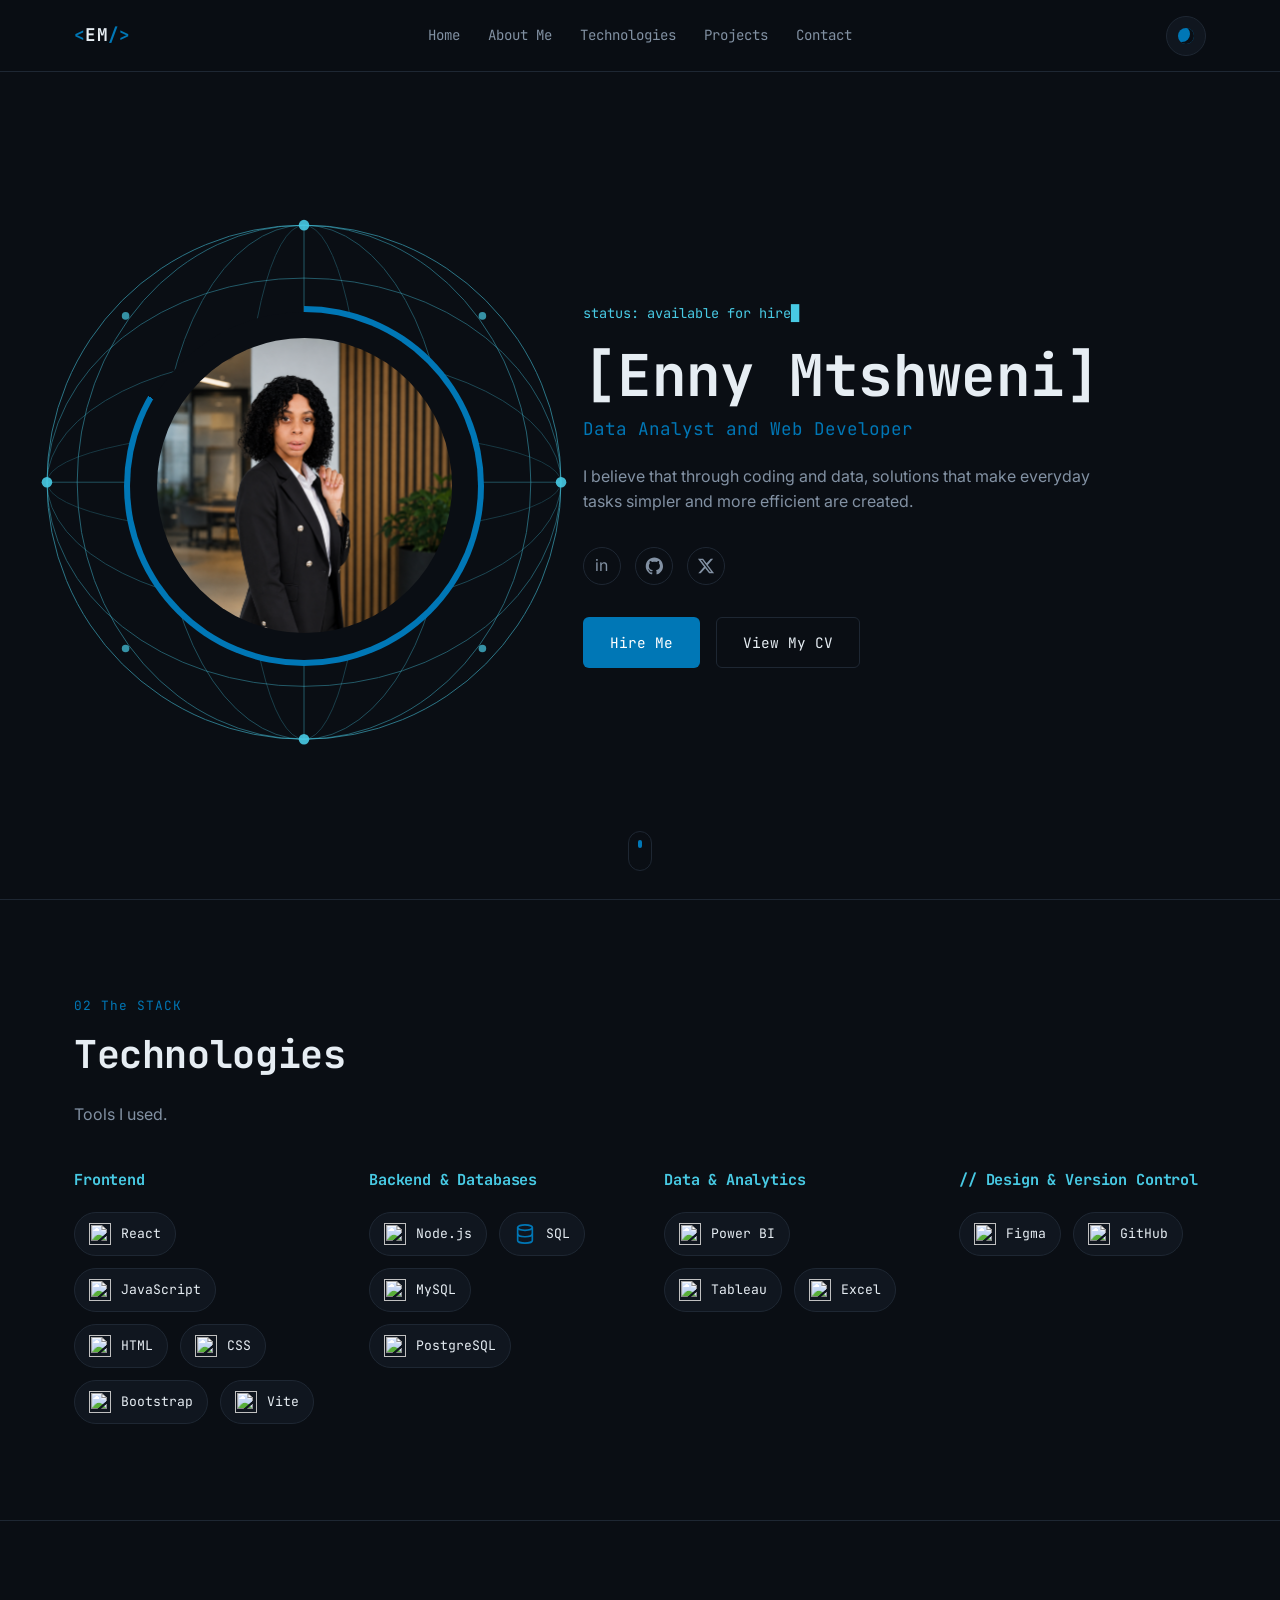
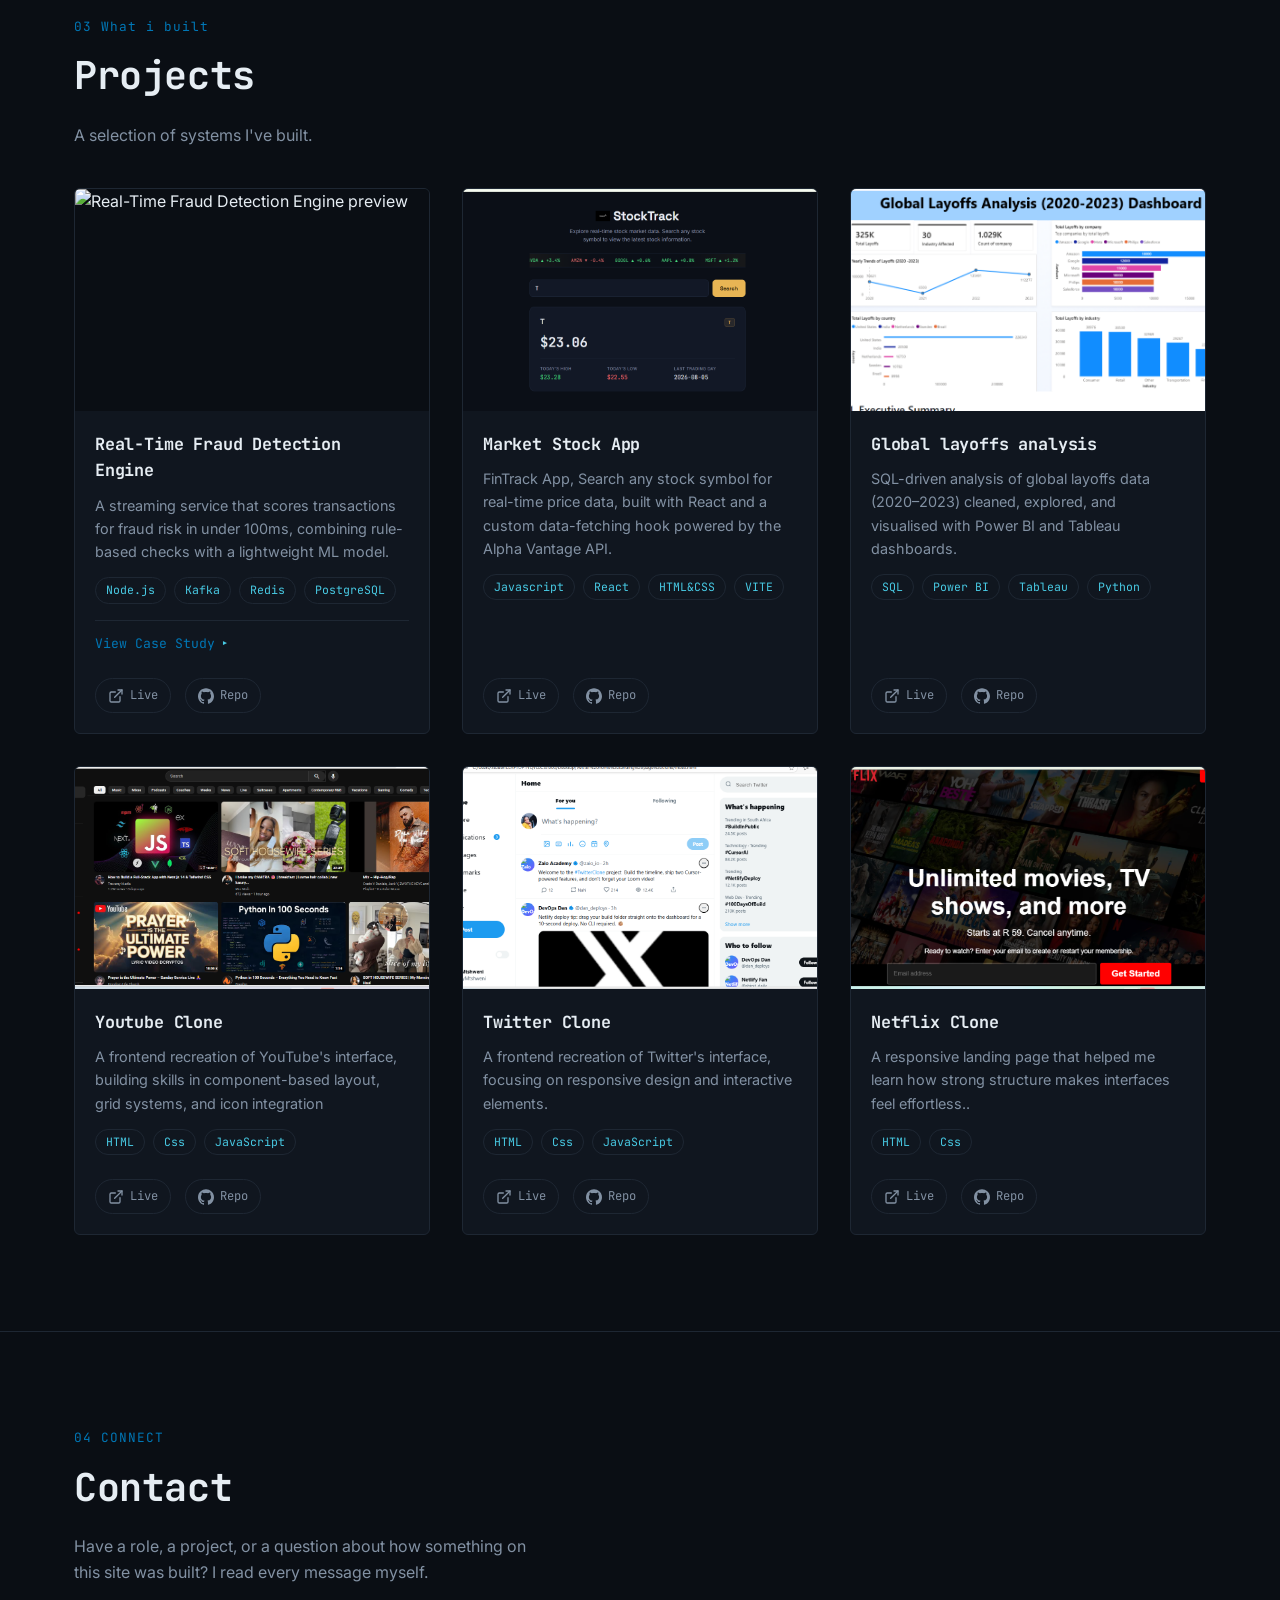
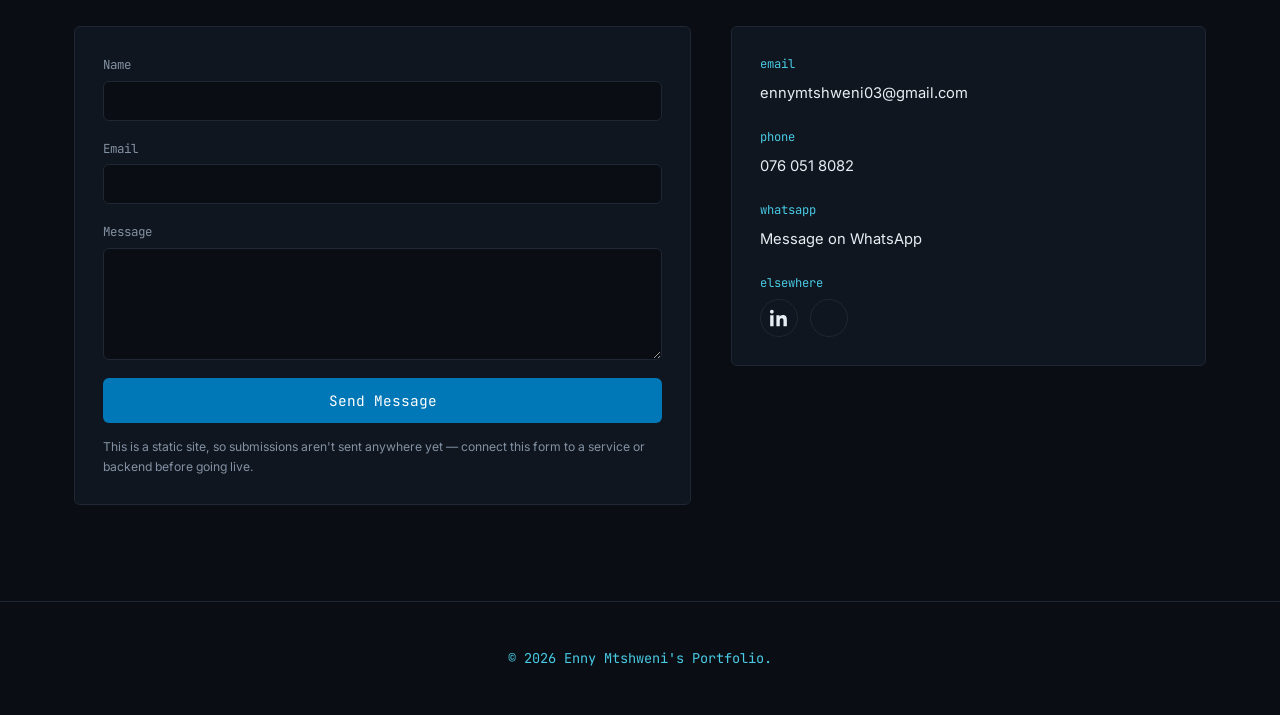
==== index.html @ e18f6ebb "changed the text that introduce my project" ====
<!DOCTYPE html>
<html lang="en" data-theme="dark">
<head>
  <meta charset="UTF-8" />
  <meta name="viewport" content="width=device-width, initial-scale=1.0" />
  <title>[Enny Mtshweni] — Data Analyst and Web Developer</title>
  <meta name="description" content="[Enny Mtshweni] — Data Analyst and Web Developer." />
  <link rel="preconnect" href="https://fonts.googleapis.com" />
  <link rel="preconnect" href="https://fonts.gstatic.com" crossorigin />
  <link href="https://fonts.googleapis.com/css2?family=JetBrains+Mono:wght@400;500;600;700&family=Inter:wght@400;500;600;700&display=swap" rel="stylesheet" />
  <link rel="stylesheet" href="./style.css" />
</head>
<body>

  <!--  BOOT OVERLAY before content is revealed -->
  <div id="boot-overlay" class="boot-overlay" role="status" aria-live="polite">
    <div class="boot-window">
      <div class="boot-window__bar">
        <span class="boot-dot boot-dot--a" aria-hidden="true"></span>
        <span class="boot-dot boot-dot--b" aria-hidden="true"></span>
        <span class="boot-dot boot-dot--c" aria-hidden="true"></span>
        <span class="boot-window__title terminal-text">boot.sh</span>
      </div>
      <div class="boot-window__body">
        <ul class="boot-log" id="boot-log"></ul>
        <div class="boot-progress">
          <div class="boot-progress__track">
            <div class="boot-progress__fill" id="boot-progress-fill"></div>
          </div>
          <span class="boot-progress__pct" id="boot-progress-pct">0%</span>
        </div>
      </div>
    </div>
  </div>

  <!--  NAVBAR -->
  <header class="navbar">
    <div class="navbar__inner">
      <a href="index.html#home" class="logo">
        <span class="logo__bracket">&lt;</span>EM<span class="logo__bracket">/&gt;</span>
      </a>

      <nav class="nav" id="primary-nav">
        <a href="index.html#home" class="nav__link">Home</a>
        <a href="./aboutme.html#" class="nav__link">About Me</a>
        <a href="index.html#technologies" class="nav__link">Technologies</a>
        <a href="index.html#projects" class="nav__link">Projects</a>
        <a href="index.html#contact" class="nav__link">Contact</a>
      </nav>

      <div class="navbar__actions">
        <button id="theme-toggle" class="theme-toggle" type="button" aria-label="Toggle dark and light mode">
          <span class="theme-toggle__icon" aria-hidden="true"></span>
        </button>
        <button id="nav-burger" class="nav-burger" type="button" aria-label="Open menu" aria-expanded="false" aria-controls="primary-nav">
          <span></span><span></span><span></span>
        </button>
      </div>
    </div>
  </header>

  <main>

    <!--  HOME / HERO -->
    <section id="home" class="section hero">
      <div class="hero__inner">

        <div class="hero__content">
          <p class="hero__eyebrow terminal-text">
            <span id="boot-line"></span><span class="cursor" aria-hidden="true">&#9608;</span>
          </p>

          <h1 class="hero__name">[Enny Mtshweni]</h1>
          <p class="hero__role">Data Analyst and Web Developer</p>

          <p class="hero__intro">
           I believe that through coding and data, solutions that make everyday tasks simpler and more efficient are created.
          </p>

          <div class="hero__socials" aria-label="Social links">
            <a href="#" class="hero__social hero__social--text" aria-label="LinkedIn">in</a>
            <a href="#" class="hero__social" aria-label="GitHub">
              <svg viewBox="0 0 24 24" width="18" height="18" fill="currentColor" aria-hidden="true"><path d="M12.5.75C6.146.75 1 5.896 1 12.25c0 5.089 3.292 9.387 7.863 10.9.575.101.79-.244.79-.546 0-.273-.014-1.178-.014-2.142-2.889.532-3.636-.704-3.866-1.35-.13-.331-.69-1.352-1.18-1.625-.402-.216-.977-.748-.014-.762.906-.014 1.553.834 1.769 1.179 1.035 1.74 2.688 1.25 3.349.948.1-.747.402-1.25.732-1.538-2.559-.287-5.232-1.279-5.232-5.678 0-1.25.445-2.285 1.178-3.09-.115-.288-.517-1.467.115-3.048 0 0 .963-.302 3.163 1.179.92-.259 1.897-.388 2.875-.388.977 0 1.955.13 2.875.388 2.2-1.495 3.162-1.179 3.162-1.179.633 1.581.23 2.76.115 3.048.733.805 1.179 1.825 1.179 3.09 0 4.413-2.688 5.39-5.247 5.678.417.36.776 1.05.776 2.128 0 1.538-.014 2.774-.014 3.162 0 .302.216.662.79.547C20.709 21.637 24 17.324 24 12.25 24 5.896 18.854.75 12.5.75Z"/></svg>
            </a>
            <a href="#" class="hero__social" aria-label="X (Twitter)">
              <svg viewBox="0 0 24 24" width="18" height="18" fill="currentColor" aria-hidden="true"><path d="M18.244 2.25h3.308l-7.227 8.26 8.502 11.24H16.17l-5.214-6.817L4.99 21.75H1.68l7.73-8.835L1.254 2.25H8.08l4.713 6.231zm-1.161 17.52h1.833L7.084 4.126H5.117z"/></svg>
            </a>
          </div>

          <div class="hero__cta">
            <a href="#projects" class="btn btn--primary">Hire Me</a>
            <a href="./aboutme.html" class="btn btn--ghost">View My CV</a>
          </div>
        </div>

        <div class="hero__media">
          <div class="ring-wrap">
            <div class="globe-wrap" aria-hidden="true">
              <svg class="globe" viewBox="0 0 400 400" xmlns="http://www.w3.org/2000/svg">
                <circle cx="200" cy="200" r="170" opacity="0.55" />
                <ellipse cx="200" cy="200" rx="150" ry="170" opacity="0.45" />
                <ellipse cx="200" cy="200" rx="95" ry="170" opacity="0.35" />
                <ellipse cx="200" cy="200" rx="40" ry="170" opacity="0.25" />
                <line x1="200" y1="30" x2="200" y2="370" opacity="0.4" />
                <ellipse cx="200" cy="200" rx="170" ry="135" opacity="0.4" />
                <ellipse cx="200" cy="200" rx="170" ry="85" opacity="0.3" />
                <ellipse cx="200" cy="200" rx="170" ry="35" opacity="0.22" />
                <line x1="30" y1="200" x2="370" y2="200" opacity="0.35" />
                <circle cx="200" cy="30" r="3.5" opacity="0.9" />
                <circle cx="200" cy="370" r="3.5" opacity="0.9" />
                <circle cx="30" cy="200" r="3.5" opacity="0.9" />
                <circle cx="370" cy="200" r="3.5" opacity="0.9" />
                <circle cx="82" cy="90" r="2.5" opacity="0.7" />
                <circle cx="318" cy="90" r="2.5" opacity="0.7" />
                <circle cx="82" cy="310" r="2.5" opacity="0.7" />
                <circle cx="318" cy="310" r="2.5" opacity="0.7" />
              </svg>
            </div>
            <div class="ring-wrap__ring" aria-hidden="true"></div>
            <img
              class="hero__photo"
              src="./assets/Enny mtshweni pro picture.png"
              alt="Portrait of [Enny Mtshweni]"
              width="360"
              height="360"
            />
          </div>
        </div>

      </div>

      <a href="#technologies" class="scroll-cue" aria-label="Scroll to technologies section">
        <span></span>
      </a>
    </section>

    <!-- TECHNOLOGIES  -->
    <section id="technologies" class="section">
      <div class="section__inner">
        <p class="section__eyebrow">02 The STACK</p>
        <h2 class="section__title">Technologies</h2>
        <p class="section__subtitle">Tools I used.</p>

<div class="skills-grid">

          <div class="skills-category">
            <h3 class="skills-category__title terminal-text"> Frontend</h3>
            <div class="skills-category__chips">
              <div class="skill-chip">
                <span class="skill-chip__icon"><img src="https://cdn.simpleicons.org/react/48CAE4" alt="" width="22" height="22" loading="lazy" /></span>
                <span class="skill-chip__name">React</span>
              </div>
              <div class="skill-chip">
                <span class="skill-chip__icon"><img src="https://cdn.simpleicons.org/javascript/48CAE4" alt="" width="22" height="22" loading="lazy" /></span>
                <span class="skill-chip__name">JavaScript</span>
              </div>
              <div class="skill-chip">
                <span class="skill-chip__icon"><img src="https://cdn.simpleicons.org/html5/48CAE4" alt="" width="22" height="22" loading="lazy" /></span>
                <span class="skill-chip__name">HTML</span>
              </div>
              <div class="skill-chip">
                <span class="skill-chip__icon"><img src="https://cdn.simpleicons.org/css/48CAE4" alt="" width="22" height="22" loading="lazy" /></span>
                <span class="skill-chip__name">CSS</span>
              </div>
              <div class="skill-chip">
                <span class="skill-chip__icon"><img src="https://cdn.simpleicons.org/bootstrap/48CAE4" alt="" width="22" height="22" loading="lazy" /></span>
                <span class="skill-chip__name">Bootstrap</span>
              </div>
              <div class="skill-chip">
                <span class="skill-chip__icon"><img src="https://cdn.simpleicons.org/vite/48CAE4" alt="" width="22" height="22" loading="lazy" /></span>
                <span class="skill-chip__name">Vite</span>
              </div>
            </div>
          </div>

          <div class="skills-category">
            <h3 class="skills-category__title terminal-text"> Backend &amp; Databases</h3>
            <div class="skills-category__chips">
              <div class="skill-chip">
                <span class="skill-chip__icon"><img src="https://cdn.simpleicons.org/nodedotjs/48CAE4" alt="" width="22" height="22" loading="lazy" /></span>
                <span class="skill-chip__name">Node.js</span>
              </div>
              <div class="skill-chip">
                <span class="skill-chip__icon"><svg viewBox="0 0 24 24" width="22" height="22" fill="none" stroke="currentColor" stroke-width="1.8" stroke-linecap="round" stroke-linejoin="round" aria-hidden="true"><ellipse cx="12" cy="5" rx="8" ry="3"/><path d="M4 5v14c0 1.66 3.58 3 8 3s8-1.34 8-3V5"/><path d="M4 12c0 1.66 3.58 3 8 3s8-1.34 8-3"/></svg></span>
                <span class="skill-chip__name">SQL</span>
              </div>
              <div class="skill-chip">
                <span class="skill-chip__icon"><img src="https://cdn.simpleicons.org/mysql/48CAE4" alt="" width="22" height="22" loading="lazy" /></span>
                <span class="skill-chip__name">MySQL</span>
              </div>
              <div class="skill-chip">
                <span class="skill-chip__icon"><img src="https://cdn.simpleicons.org/postgresql/48CAE4" alt="" width="22" height="22" loading="lazy" /></span>
                <span class="skill-chip__name">PostgreSQL</span>
              </div>
            </div>
          </div>

          <div class="skills-category">
            <h3 class="skills-category__title terminal-text"> Data &amp; Analytics</h3>
            <div class="skills-category__chips">
              <div class="skill-chip">
                <span class="skill-chip__icon"><img src="https://raw.githubusercontent.com/vscode-icons/vscode-icons/master/icons/file_type_powerbi.svg" alt="" width="22" height="22" loading="lazy" /></span>
                <span class="skill-chip__name">Power BI</span>
              </div>
              <div class="skill-chip">
                <span class="skill-chip__icon"><img src="https://raw.githubusercontent.com/gilbarbara/logos/main/logos/tableau-icon.svg" alt="" width="22" height="22" loading="lazy" /></span>
                <span class="skill-chip__name">Tableau</span>
              </div>
              <div class="skill-chip">
                <span class="skill-chip__icon"><img src="https://raw.githubusercontent.com/vscode-icons/vscode-icons/master/icons/file_type_excel2.svg" alt="" width="22" height="22" loading="lazy" /></span>
                <span class="skill-chip__name">Excel</span>
              </div>
            </div>
          </div>

          <div class="skills-category">
            <h3 class="skills-category__title terminal-text">// Design &amp; Version Control</h3>
            <div class="skills-category__chips">
              <div class="skill-chip">
                <span class="skill-chip__icon"><img src="https://cdn.simpleicons.org/figma/48CAE4" alt="" width="22" height="22" loading="lazy" /></span>
                <span class="skill-chip__name">Figma</span>
              </div>
              <div class="skill-chip">
                <span class="skill-chip__icon"><img src="https://cdn.simpleicons.org/github/48CAE4" alt="" width="22" height="22" loading="lazy" /></span>
                <span class="skill-chip__name">GitHub</span>
              </div>
            </div>
          </div>

        </div>
      </div>
    </section>

    <!-- ===== PROJECTS ===== -->
    <section id="projects" class="section">
      <div class="section__inner">
        <p class="section__eyebrow">03 What i built</p>
        <h2 class="section__title">Projects</h2>
        <p class="section__subtitle">A selection of systems I've built.</p>
        <div class="projects-grid">

          <article class="project-card">
            <div class="project-card__media">
              <img src="assets/images/projects/project-01.png" alt="Real-Time Fraud Detection Engine preview" loading="lazy" />
            </div>
            <div class="project-card__body">
              <h3 class="project-card__title">Real-Time Fraud Detection Engine</h3>
              <p class="project-card__desc">A streaming service that scores transactions for fraud risk in under 100ms, combining rule-based checks with a lightweight ML model.</p>
              <ul class="project-card__tags"><li>Node.js</li><li>Kafka</li><li>Redis</li><li>PostgreSQL</li></ul>

              <details class="project-card__case-study">
                <summary>View Case Study</summary>
                <p class="project-card__case-study-heading terminal-text">// case_study</p>
                <p><strong>Problem:</strong> Manual fraud review couldn't keep pace with transaction volume, and legitimate customers were getting blocked by static rules.</p>
                <p><strong>Approach:</strong> Built a streaming pipeline that scores every transaction against both deterministic rules and a trained risk model, routing only genuine edge cases to human review.</p>
                <p><strong>Impact:</strong> [X]% reduction in false declines and [X]ms average scoring latency in staging load tests.</p>
              </details>

              <div class="project-card__actions">
                <a href="#" class="project-card__icon-link" aria-label="Real-Time Fraud Detection Engine — live demo" target="_blank" rel="noopener"><svg viewBox="0 0 24 24" width="16" height="16" fill="none" stroke="currentColor" stroke-width="2" stroke-linecap="round" stroke-linejoin="round" aria-hidden="true"><path d="M15 3h6v6"/><path d="M10 14 21 3"/><path d="M18 13v6a2 2 0 0 1-2 2H5a2 2 0 0 1-2-2V8a2 2 0 0 1 2-2h6"/></svg><span class="project-card__link-text">Live</span></a>
                <a href="#" class="project-card__icon-link" aria-label="Real-Time Fraud Detection Engine — source on GitHub" target="_blank" rel="noopener"><svg viewBox="0 0 24 24" width="16" height="16" fill="currentColor" aria-hidden="true"><path d="M12 .297c-6.63 0-12 5.373-12 12 0 5.303 3.438 9.8 8.205 11.385.6.113.82-.258.82-.577 0-.285-.01-1.04-.015-2.04-3.338.724-4.042-1.61-4.042-1.61C4.422 18.07 3.633 17.7 3.633 17.7c-1.087-.744.084-.729.084-.729 1.205.084 1.838 1.236 1.838 1.236 1.07 1.835 2.809 1.305 3.495.998.108-.776.417-1.305.76-1.605-2.665-.3-5.466-1.332-5.466-5.93 0-1.31.465-2.38 1.235-3.22-.135-.303-.54-1.523.105-3.176 0 0 1.005-.322 3.3 1.23.96-.267 1.98-.399 3-.405 1.02.006 2.04.138 3 .405 2.28-1.552 3.285-1.23 3.285-1.23.645 1.653.24 2.873.12 3.176.765.84 1.23 1.91 1.23 3.22 0 4.61-2.805 5.625-5.475 5.92.42.36.81 1.096.81 2.22 0 1.606-.015 2.896-.015 3.286 0 .315.21.69.825.57C20.565 22.092 24 17.592 24 12.297c0-6.627-5.373-12-12-12"/></svg><span class="project-card__link-text">Repo</span></a>
              </div>
            </div>
          </article>

          <article class="project-card">
            <div class="project-card__media">
              <img src="./assets/FIN STOCK APP IMAG.png" alt="Market Stock App preview" loading="lazy" />
            </div>
            <div class="project-card__body">
              <h3 class="project-card__title">Market Stock App</h3>
              <p class="project-card__desc">FinTrack App, Search any stock symbol for real-time price data, built with React and a custom data-fetching hook powered by the Alpha Vantage API.</p>
              <ul class="project-card__tags"><li>Javascript</li><li>React</li><li>HTML&CSS</li><li>VITE</li></ul>


              <div class="project-card__actions">
                <a href="fintrackstockapp.netlify.app" class="project-card__icon-link" aria-label="Multi-Currency Payment Gateway — live demo" target="_blank" rel="noopener"><svg viewBox="0 0 24 24" width="16" height="16" fill="none" stroke="currentColor" stroke-width="2" stroke-linecap="round" stroke-linejoin="round" aria-hidden="true"><path d="M15 3h6v6"/><path d="M10 14 21 3"/><path d="M18 13v6a2 2 0 0 1-2 2H5a2 2 0 0 1-2-2V8a2 2 0 0 1 2-2h6"/></svg><span class="project-card__link-text">Live</span></a>
                <a href="https://github.com/EnnyMtshweni/the-finance-api-integration-app" class="project-card__icon-link" aria-label="Multi-Currency Payment Gateway — source on GitHub" target="_blank" rel="noopener"><svg viewBox="0 0 24 24" width="16" height="16" fill="currentColor" aria-hidden="true"><path d="M12 .297c-6.63 0-12 5.373-12 12 0 5.303 3.438 9.8 8.205 11.385.6.113.82-.258.82-.577 0-.285-.01-1.04-.015-2.04-3.338.724-4.042-1.61-4.042-1.61C4.422 18.07 3.633 17.7 3.633 17.7c-1.087-.744.084-.729.084-.729 1.205.084 1.838 1.236 1.838 1.236 1.07 1.835 2.809 1.305 3.495.998.108-.776.417-1.305.76-1.605-2.665-.3-5.466-1.332-5.466-5.93 0-1.31.465-2.38 1.235-3.22-.135-.303-.54-1.523.105-3.176 0 0 1.005-.322 3.3 1.23.96-.267 1.98-.399 3-.405 1.02.006 2.04.138 3 .405 2.28-1.552 3.285-1.23 3.285-1.23.645 1.653.24 2.873.12 3.176.765.84 1.23 1.91 1.23 3.22 0 4.61-2.805 5.625-5.475 5.92.42.36.81 1.096.81 2.22 0 1.606-.015 2.896-.015 3.286 0 .315.21.69.825.57C20.565 22.092 24 17.592 24 12.297c0-6.627-5.373-12-12-12"/></svg><span class="project-card__link-text">Repo</span></a>
              </div>
            </div>
          </article>

          <article class="project-card">
            <div class="project-card__media">
              <img src="./assets/layoffs sql project picture.png" alt="Global layoffs analysis preview" loading="lazy" />
            </div>
            <div class="project-card__body">
              <h3 class="project-card__title">Global layoffs analysis</h3>
              <p class="project-card__desc">SQL-driven analysis of global layoffs data (2020–2023) cleaned, explored, and visualised with Power BI and Tableau dashboards.</p>
              <ul class="project-card__tags"><li>SQL</li><li>Power BI</li><li>Tableau</li><li>Python</li></ul>

             <div class="project-card__actions">
                <a href="https://ennymtshweni.github.io/Global-Layoffs-Analysis-2020-2023-SQL" class="project-card__icon-link" aria-label="Personal Finance Dashboard — live demo" target="_blank" rel="noopener"><svg viewBox="0 0 24 24" width="16" height="16" fill="none" stroke="currentColor" stroke-width="2" stroke-linecap="round" stroke-linejoin="round" aria-hidden="true"><path d="M15 3h6v6"/><path d="M10 14 21 3"/><path d="M18 13v6a2 2 0 0 1-2 2H5a2 2 0 0 1-2-2V8a2 2 0 0 1 2-2h6"/></svg><span class="project-card__link-text">Live</span></a>
                <a href="https://ennymtshweni.github.io/Global-Layoffs-Analysis-2020-2023-SQL" class="project-card__icon-link" aria-label="Personal Finance Dashboard — source on GitHub" target="_blank" rel="noopener"><svg viewBox="0 0 24 24" width="16" height="16" fill="currentColor" aria-hidden="true"><path d="M12 .297c-6.63 0-12 5.373-12 12 0 5.303 3.438 9.8 8.205 11.385.6.113.82-.258.82-.577 0-.285-.01-1.04-.015-2.04-3.338.724-4.042-1.61-4.042-1.61C4.422 18.07 3.633 17.7 3.633 17.7c-1.087-.744.084-.729.084-.729 1.205.084 1.838 1.236 1.838 1.236 1.07 1.835 2.809 1.305 3.495.998.108-.776.417-1.305.76-1.605-2.665-.3-5.466-1.332-5.466-5.93 0-1.31.465-2.38 1.235-3.22-.135-.303-.54-1.523.105-3.176 0 0 1.005-.322 3.3 1.23.96-.267 1.98-.399 3-.405 1.02.006 2.04.138 3 .405 2.28-1.552 3.285-1.23 3.285-1.23.645 1.653.24 2.873.12 3.176.765.84 1.23 1.91 1.23 3.22 0 4.61-2.805 5.625-5.475 5.92.42.36.81 1.096.81 2.22 0 1.606-.015 2.896-.015 3.286 0 .315.21.69.825.57C20.565 22.092 24 17.592 24 12.297c0-6.627-5.373-12-12-12"/></svg><span class="project-card__link-text">Repo</span></a>
              </div>
            </div>
          </article>

          <article class="project-card">
            <div class="project-card__media">
              <img src="./assets/youtube img.png" alt="Automated Reconciliation Service preview" loading="lazy" />
            </div>
            <div class="project-card__body">
              <h3 class="project-card__title">Youtube Clone</h3>
              <p class="project-card__desc">A frontend recreation of YouTube's interface, building skills in component-based layout, grid systems, and icon integration
              <ul class="project-card__tags"><li>HTML</li><li>Css</li><li>JavaScript</li></ul>

              <div class="project-card__actions">
                <a href="https://youtube-clonne2.netlify.app/" class="project-card__icon-link" aria-label="Automated Reconciliation Service — live demo" target="_blank" rel="noopener"><svg viewBox="0 0 24 24" width="16" height="16" fill="none" stroke="currentColor" stroke-width="2" stroke-linecap="round" stroke-linejoin="round" aria-hidden="true"><path d="M15 3h6v6"/><path d="M10 14 21 3"/><path d="M18 13v6a2 2 0 0 1-2 2H5a2 2 0 0 1-2-2V8a2 2 0 0 1 2-2h6"/></svg><span class="project-card__link-text">Live</span></a>
                <a href="https://github.com/EnnyMtshweni/Youtube-Clone" class="project-card__icon-link" aria-label="Automated Reconciliation Service — source on GitHub" target="_blank" rel="noopener"><svg viewBox="0 0 24 24" width="16" height="16" fill="currentColor" aria-hidden="true"><path d="M12 .297c-6.63 0-12 5.373-12 12 0 5.303 3.438 9.8 8.205 11.385.6.113.82-.258.82-.577 0-.285-.01-1.04-.015-2.04-3.338.724-4.042-1.61-4.042-1.61C4.422 18.07 3.633 17.7 3.633 17.7c-1.087-.744.084-.729.084-.729 1.205.084 1.838 1.236 1.838 1.236 1.07 1.835 2.809 1.305 3.495.998.108-.776.417-1.305.76-1.605-2.665-.3-5.466-1.332-5.466-5.93 0-1.31.465-2.38 1.235-3.22-.135-.303-.54-1.523.105-3.176 0 0 1.005-.322 3.3 1.23.96-.267 1.98-.399 3-.405 1.02.006 2.04.138 3 .405 2.28-1.552 3.285-1.23 3.285-1.23.645 1.653.24 2.873.12 3.176.765.84 1.23 1.91 1.23 3.22 0 4.61-2.805 5.625-5.475 5.92.42.36.81 1.096.81 2.22 0 1.606-.015 2.896-.015 3.286 0 .315.21.69.825.57C20.565 22.092 24 17.592 24 12.297c0-6.627-5.373-12-12-12"/></svg><span class="project-card__link-text">Repo</span></a>
              </div>
            </div>
          </article>

          <article class="project-card">
            <div class="project-card__media">
              <img src="./assets/Twitter image.png" alt="KYC / Identity Verification Flow preview" loading="lazy" />
            </div>
            <div class="project-card__body">
              <h3 class="project-card__title">Twitter Clone</h3>
              <p class="project-card__desc">A frontend recreation of Twitter's interface, focusing on responsive design and interactive elements.</p>
              <ul class="project-card__tags"><li>HTML</li><li>Css</li><li>JavaScript</li></ul>

              <div class="project-card__actions">
                <a href="xtimelinlandingpage.netlify.app" class="project-card__icon-link" aria-label="KYC / Identity Verification Flow — live demo" target="_blank" rel="noopener"><svg viewBox="0 0 24 24" width="16" height="16" fill="none" stroke="currentColor" stroke-width="2" stroke-linecap="round" stroke-linejoin="round" aria-hidden="true"><path d="M15 3h6v6"/><path d="M10 14 21 3"/><path d="M18 13v6a2 2 0 0 1-2 2H5a2 2 0 0 1-2-2V8a2 2 0 0 1 2-2h6"/></svg><span class="project-card__link-text">Live</span></a>
                <a href="https://github.com/EnnyMtshweni/twitter-home-landing-page-clone" class="project-card__icon-link" aria-label="KYC / Identity Verification Flow — source on GitHub" target="_blank" rel="noopener"><svg viewBox="0 0 24 24" width="16" height="16" fill="currentColor" aria-hidden="true"><path d="M12 .297c-6.63 0-12 5.373-12 12 0 5.303 3.438 9.8 8.205 11.385.6.113.82-.258.82-.577 0-.285-.01-1.04-.015-2.04-3.338.724-4.042-1.61-4.042-1.61C4.422 18.07 3.633 17.7 3.633 17.7c-1.087-.744.084-.729.084-.729 1.205.084 1.838 1.236 1.838 1.236 1.07 1.835 2.809 1.305 3.495.998.108-.776.417-1.305.76-1.605-2.665-.3-5.466-1.332-5.466-5.93 0-1.31.465-2.38 1.235-3.22-.135-.303-.54-1.523.105-3.176 0 0 1.005-.322 3.3 1.23.96-.267 1.98-.399 3-.405 1.02.006 2.04.138 3 .405 2.28-1.552 3.285-1.23 3.285-1.23.645 1.653.24 2.873.12 3.176.765.84 1.23 1.91 1.23 3.22 0 4.61-2.805 5.625-5.475 5.92.42.36.81 1.096.81 2.22 0 1.606-.015 2.896-.015 3.286 0 .315.21.69.825.57C20.565 22.092 24 17.592 24 12.297c0-6.627-5.373-12-12-12"/></svg><span class="project-card__link-text">Repo</span></a>
              </div>
            </div>
          </article>

          <article class="project-card">
            <div class="project-card__media">
              <img src="./assets/netflix clone img.png" alt="Secure Wallet API preview" loading="lazy" />
            </div>
            <div class="project-card__body">
              <h3 class="project-card__title">Netflix Clone</h3>
              <p class="project-card__desc">A responsive landing page that helped me learn how strong structure makes interfaces feel effortless..</p>
              <ul class="project-card__tags"><li>HTML</li><li>Css</li></ul>


              <div class="project-card__actions">
                <a href="https://ennymtshweni.github.io/netflix-assignment-1/" class="project-card__icon-link" aria-label="Secure Wallet API — live demo" target="_blank" rel="noopener"><svg viewBox="0 0 24 24" width="16" height="16" fill="none" stroke="currentColor" stroke-width="2" stroke-linecap="round" stroke-linejoin="round" aria-hidden="true"><path d="M15 3h6v6"/><path d="M10 14 21 3"/><path d="M18 13v6a2 2 0 0 1-2 2H5a2 2 0 0 1-2-2V8a2 2 0 0 1 2-2h6"/></svg><span class="project-card__link-text">Live</span></a>
                <a href="https://github.com/EnnyMtshweni/netflix-assignment-1" class="project-card__icon-link" aria-label="Secure Wallet API — source on GitHub" target="_blank" rel="noopener"><svg viewBox="0 0 24 24" width="16" height="16" fill="currentColor" aria-hidden="true"><path d="M12 .297c-6.63 0-12 5.373-12 12 0 5.303 3.438 9.8 8.205 11.385.6.113.82-.258.82-.577 0-.285-.01-1.04-.015-2.04-3.338.724-4.042-1.61-4.042-1.61C4.422 18.07 3.633 17.7 3.633 17.7c-1.087-.744.084-.729.084-.729 1.205.084 1.838 1.236 1.838 1.236 1.07 1.835 2.809 1.305 3.495.998.108-.776.417-1.305.76-1.605-2.665-.3-5.466-1.332-5.466-5.93 0-1.31.465-2.38 1.235-3.22-.135-.303-.54-1.523.105-3.176 0 0 1.005-.322 3.3 1.23.96-.267 1.98-.399 3-.405 1.02.006 2.04.138 3 .405 2.28-1.552 3.285-1.23 3.285-1.23.645 1.653.24 2.873.12 3.176.765.84 1.23 1.91 1.23 3.22 0 4.61-2.805 5.625-5.475 5.92.42.36.81 1.096.81 2.22 0 1.606-.015 2.896-.015 3.286 0 .315.21.69.825.57C20.565 22.092 24 17.592 24 12.297c0-6.627-5.373-12-12-12"/></svg><span class="project-card__link-text">Repo</span></a>
              </div>
            </div>
          </article>

        </div>
      </div>
    </section>

    <!-- Contact form  -->
    <section id="contact" class="section">
      <div class="section__inner">
        <p class="section__eyebrow">04 CONNECT</p>
        <h2 class="section__title">Contact</h2>
        <p class="section__subtitle">Have a role, a project, or a question about how something on this site was built? I read every message myself.</p>

        <div class="contact-grid">

          <div class="contact-panel">
            <form class="contact-form" id="contact-form" novalidate>
              <div class="contact-form__field">
                <label for="contact-name">Name</label>
                <input type="text" id="contact-name" name="name" autocomplete="name" required />
              </div>
              <div class="contact-form__field">
                <label for="contact-email">Email</label>
                <input type="email" id="contact-email" name="email" autocomplete="email" required />
              </div>
              <div class="contact-form__field">
                <label for="contact-message">Message</label>
                <textarea id="contact-message" name="message" rows="5" required></textarea>
              </div>

              <button type="submit" class="btn btn--primary contact-form__submit">Send Message</button>

              <p class="contact-form__note">This is a static site, so submissions aren't sent anywhere yet — connect this form to a service or backend before going live.</p>
            </form>

            <div class="contact-form__success" id="contact-success" tabindex="-1" hidden>
              <p class="terminal-text"> message_sent</p>
              <h3>Thank you.</h3>
              <p>Your message has been received — I'll get back to you as soon as I can.</p>
            </div>
          </div>

          <div class="contact-info">
            <div class="contact-info__item">
              <p class="contact-info__label terminal-text"> email</p>
              <a href="mailto:ennymtshweni03@gmail.com">ennymtshweni03@gmail.com</a>
            </div>
            <div class="contact-info__item">
              <p class="contact-info__label terminal-text"> phone</p>
              <a href="tel:+270000000000">076 051 8082</a>
            </div>
            <div class="contact-info__item">
              <p class="contact-info__label terminal-text"> whatsapp</p>
              <a href="https://wa.me/270000000000" target="_blank" rel="noopener">Message on WhatsApp</a>
            </div>

            <div class="contact-info__item">
              <p class="contact-info__label terminal-text"> elsewhere</p>
              <div class="contact-info__socials">
                <a href="https://www.linkedin.com/in/ennymtshweni/" class="hero__social" aria-label="LinkedIn">
                  <svg viewBox="0 0 24 24" width="18" height="18" fill="currentColor" aria-hidden="true"><path d="M4.98 3.5C4.98 4.88 3.87 6 2.5 6S0 4.88 0 3.5 1.12 1 2.5 1s2.48 1.12 2.48 2.5zM.24 8.25h4.5V23h-4.5V8.25zM8.5 8.25h4.31v2.02h.06c.6-1.1 2.06-2.26 4.24-2.26 4.53 0 5.37 2.9 5.37 6.68V23h-4.5v-6.88c0-1.64-.03-3.75-2.3-3.75-2.3 0-2.65 1.77-2.65 3.63V23h-4.5V8.25z"/></svg>
                </a>
                <a href="https://github.com/EnnyMtshweni" class="hero__social" aria-label="GitHub">
                  <svg viewBox="0 0 24 24" width="18" height="18" fill="currentColor" aria-hidden="true"><path d="M12 .5C5.73.5.75 5.

                <a href="#" class="hero__social" aria-label="X (Twitter)">
                  <svg viewBox="0 0 24 24" width="18" height="18" fill="currentColor" aria-hidden="true"><path d="M18.24 2H21l-6.5 7.43L22.2 22h-6.24l-4.88-6.4L5.5 22H2.72l7-8-7.4-9.56h6.4l4.4 5.86L18.24 2zm-1.1 18h1.72L7.94 3.9H6.1L17.14 20z"/></svg>
                </a>
              </div>
            </div>
          </div>

        </div>
      </div>
    </section>

  </main>

  <!-- FOOTER  -->
  <footer class="footer">
    <div class="footer__inner">
      <p class="terminal-text">&copy; <span id="year"></span> Enny Mtshweni's Portfolio.</p>
    </div>
  </footer>

  <!--  AI SPEAKING PING -->
  <div class="ai-ping" id="ai-ping" aria-live="polite">
    <div class="ai-ping__bubble">
      <p class="ai-ping__label terminal-text"> ai_assistant</p>
      <p class="ai-ping__message" id="ai-ping-message"></p>
    </div>
  </div>

  <script src="./script.js"></script>
</body>
</html>
---- style.css ----
/* ==========================================================================
   1. COLOUR SYSTEM  (Day 2)
   No gradients anywhere except the single-colour ocean-blue conic ring.
   ========================================================================== */

:root {
  /* Accent — ocean blue, the only accent colour in the palette */
  --ocean: #0077b6;
  --ocean-bright: #48cae4;
  --ocean-dim: #023e5c;

  /* Dark mode surfaces */
  --bg-dark: #0a0e14;
  --surface-dark: #10161f;
  --border-dark: #1e2733;
  --text-dark: #e6edf3;
  --text-dark-muted: #8291a3;

  /* Light mode surfaces */
  --bg-light: #f7f9fb;
  --surface-light: #ffffff;
  --border-light: #dde3ea;
  --text-light: #131a22;
  --text-light-muted: #55636f;

  /* Type */
  --font-mono: 'JetBrains Mono', 'SFMono-Regular', Menlo, Consolas, monospace;
  --font-body: 'Inter', -apple-system, BlinkMacSystemFont, sans-serif;

  /* Layout */
  --max-width: 1180px;
  --nav-height: 72px;
  --radius: 6px;

  /* Active theme (defaults to dark; overridden by [data-theme="light"]) */
  --bg: var(--bg-dark);
  --surface: var(--surface-dark);
  --border: var(--border-dark);
  --text: var(--text-dark);
  --text-muted: var(--text-dark-muted);
}

html[data-theme='light'] {
  --bg: var(--bg-light);
  --surface: var(--surface-light);
  --border: var(--border-light);
  --text: var(--text-light);
  --text-muted: var(--text-light-muted);
}

/* ==========================================================================
   2. RESET & BASE
   ========================================================================== */

*, *::before, *::after { box-sizing: border-box; }

html { scroll-behavior: smooth; }

body {
  margin: 0;
  background: var(--bg);
  color: var(--text);
  font-family: var(--font-body);
  font-size: 16px;
  line-height: 1.6;
  transition: background-color 0.25s ease, color 0.25s ease;
}

img { max-width: 100%; display: block; }

a { color: inherit; text-decoration: none; }

h1, h2, h3 { margin: 0; font-family: var(--font-mono); letter-spacing: -0.01em; }

.terminal-text {
  font-family: var(--font-mono);
  color: var(--ocean-bright);
  font-size: 0.85rem;
}

.section__inner, .navbar__inner, .footer__inner {
  max-width: var(--max-width);
  margin: 0 auto;
  padding-inline: 24px;
}

.section {
  padding-block: 96px;
  border-bottom: 1px solid var(--border);
}

.section__eyebrow {
  font-family: var(--font-mono);
  color: var(--ocean);
  font-size: 0.8rem;
  letter-spacing: 0.08em;
  margin: 0 0 8px;
}

.section__title {
  font-size: clamp(1.8rem, 3vw, 2.4rem);
  margin-bottom: 12px;
}

.section__subtitle {
  color: var(--text-muted);
  max-width: 46ch;
}

.placeholder-block {
  margin-top: 32px;
  border: 1px dashed var(--border);
  border-radius: var(--radius);
  padding: 32px;
  color: var(--text-muted);
  font-family: var(--font-mono);
  font-size: 0.9rem;
}

/* ==========================================================================
   3. NAVBAR  (Day 2)
   ========================================================================== */

.navbar {
  position: sticky;
  top: 0;
  z-index: 100;
  height: var(--nav-height);
  display: flex;
  align-items: center;
  background: color-mix(in srgb, var(--bg) 88%, transparent);
  backdrop-filter: blur(10px);
  border-bottom: 1px solid var(--border);
}

.navbar__inner {
  width: 100%;
  display: grid;
  grid-template-columns: 1fr auto 1fr;
  align-items: center;
  gap: 24px;
}

.navbar__inner .nav { justify-self: center; }
.navbar__inner .navbar__actions { justify-self: end; }

.logo {
  font-family: var(--font-mono);
  font-weight: 700;
  font-size: 1.1rem;
  letter-spacing: 0.02em;
}

.logo__bracket { color: var(--ocean); }

.nav {
  display: flex;
  align-items: center;
  gap: 28px;
}

.nav__link {
  font-family: var(--font-mono);
  font-size: 0.88rem;
  color: var(--text-muted);
  position: relative;
  padding-block: 4px;
  transition: color 0.2s ease;
}

.nav__link::after {
  content: '';
  position: absolute;
  left: 0;
  bottom: -4px;
  width: 0;
  height: 2px;
  background: var(--ocean);
  transition: width 0.2s ease;
}

.nav__link:hover,
.nav__link.is-active {
  color: var(--text);
}

.nav__link:hover::after,
.nav__link.is-active::after {
  width: 100%;
}

.navbar__actions {
  display: flex;
  align-items: center;
  gap: 12px;
}

.theme-toggle {
  width: 40px;
  height: 40px;
  border-radius: 50%;
  border: 1px solid var(--border);
  background: var(--surface);
  cursor: pointer;
  display: flex;
  align-items: center;
  justify-content: center;
  transition: border-color 0.2s ease;
}

.theme-toggle:hover { border-color: var(--ocean); }

.theme-toggle__icon {
  width: 16px;
  height: 16px;
  border-radius: 50%;
  background: var(--ocean);
  display: block;
  box-shadow: inset -4px -2px 0 0 var(--bg);
}

.nav-burger {
  display: none;
  width: 40px;
  height: 40px;
  border: 1px solid var(--border);
  border-radius: var(--radius);
  background: var(--surface);
  cursor: pointer;
  flex-direction: column;
  align-items: center;
  justify-content: center;
  gap: 4px;
}

.nav-burger span {
  width: 18px;
  height: 2px;
  background: var(--text);
  display: block;
}

/* ==========================================================================
   4. HERO & SIGNATURE EFFECTS  (Day 3)
   ========================================================================== */

.hero {
  min-height: calc(100vh - var(--nav-height));
  display: flex;
  flex-direction: column;
  justify-content: center;
  border-bottom: 1px solid var(--border);
  position: relative;
}

.hero__inner {
  max-width: var(--max-width);
  margin: 0 auto;
  width: 100%;
  padding-inline: 24px;
  display: grid;
  grid-template-columns: 0.85fr 1.15fr;
  align-items: center;
  gap: 48px;
}

/* Photo on the left, copy on the right */
.hero__media { order: 1; }
.hero__content { order: 2; }

.hero__eyebrow {
  margin: 0 0 20px;
  min-height: 1.2em;
}

.cursor {
  display: inline-block;
  color: var(--ocean-bright);
  animation: blink 1s steps(1) infinite;
}

@keyframes blink {
  50% { opacity: 0; }
}

.hero__name {
  font-size: clamp(2.4rem, 5vw, 3.6rem);
  line-height: 1.05;
  margin-bottom: 10px;
}

.hero__role {
  font-family: var(--font-mono);
  color: var(--ocean);
  font-size: 1.1rem;
  margin: 0 0 20px;
}

.hero__intro {
  max-width: 52ch;
  color: var(--text-muted);
  margin: 0 0 32px;
}

.hero__socials {
  display: flex;
  gap: 14px;
  margin-bottom: 32px;
}

.hero__social {
  width: 38px;
  height: 38px;
  border-radius: 50%;
  border: 1px solid var(--border);
  display: flex;
  align-items: center;
  justify-content: center;
  color: var(--text-muted);
  transition: border-color 0.2s ease, color 0.2s ease, transform 0.15s ease;
}

.hero__social:hover {
  border-color: var(--ocean);
  color: var(--ocean-bright);
  transform: translateY(-2px);
}

.hero__cta {
  display: flex;
  gap: 16px;
  flex-wrap: wrap;
}

.btn {
  font-family: var(--font-mono);
  font-size: 0.9rem;
  padding: 13px 26px;
  border-radius: var(--radius);
  border: 1px solid transparent;
  transition: transform 0.15s ease, border-color 0.2s ease, background-color 0.2s ease;
  display: inline-block;
}

.btn--primary {
  background: var(--ocean);
  color: #fff;
}

.btn--primary:hover {
  transform: translateY(-2px);
  background: var(--ocean-dim);
}

.btn--ghost {
  border-color: var(--border);
  color: var(--text);
}

.btn--ghost:hover {
  border-color: var(--ocean);
  transform: translateY(-2px);
}

/* --- Profile photo + rotating ring ---
   Single-colour ocean-blue conic-gradient — the one permitted gradient
   in the entire site, used only here. */

.hero__media {
  display: flex;
  justify-content: center;
}

.ring-wrap {
  position: relative;
  width: min(360px, 78vw);
  aspect-ratio: 1 / 1;
  display: grid;
  place-items: center;
}

/* --- Wireframe globe (decorative, stroke-only — no fill, no gradient) --- */

.globe-wrap {
  position: absolute;
  top: 50%;
  left: 50%;
  width: 168%;
  aspect-ratio: 1 / 1;
  transform: translate(-50%, -50%);
  z-index: 0;
  pointer-events: none;
}

.globe {
  width: 100%;
  height: 100%;
  animation: globe-spin 50s linear infinite;
}

.globe circle,
.globe ellipse,
.globe line {
  fill: none;
  stroke: var(--ocean-bright);
  stroke-width: 1;
  vector-effect: non-scaling-stroke;
}

.globe circle[r='3.5'],
.globe circle[r='2.5'] {
  fill: var(--ocean-bright);
  stroke: none;
}

@keyframes globe-spin {
  to { transform: rotate(360deg); }
}

@media (prefers-reduced-motion: reduce) {
  .globe { animation: none; }
}

.ring-wrap__ring {
  position: absolute;
  inset: 0;
  border-radius: 50%;
  background: conic-gradient(from 0deg, var(--ocean) 0deg, var(--ocean) 300deg, transparent 300deg, transparent 360deg);
  animation: spin 6s linear infinite;
  padding: 6px;
  z-index: 1;
}

.ring-wrap__ring::before {
  content: '';
  position: absolute;
  inset: 6px;
  border-radius: 50%;
  background: var(--bg);
}

@keyframes spin {
  to { transform: rotate(360deg); }
}

.hero__photo {
  position: relative;
  width: 82%;
  height: 82%;
  object-fit: cover;
  border-radius: 50%;
  z-index: 2;
}

.scroll-cue {
  position: absolute;
  bottom: 28px;
  left: 50%;
  transform: translateX(-50%);
  width: 24px;
  height: 40px;
  border: 1px solid var(--border);
  border-radius: 14px;
  display: flex;
  justify-content: center;
  padding-top: 8px;
}

.scroll-cue span {
  width: 4px;
  height: 8px;
  border-radius: 2px;
  background: var(--ocean);
  animation: scrollcue 1.6s ease infinite;
}

@keyframes scrollcue {
  0% { transform: translateY(0); opacity: 1; }
  100% { transform: translateY(10px); opacity: 0; }
}

/* ==========================================================================
   5. TECHNOLOGIES / SKILL CHIPS
   Real open-source brand icons (Simple Icons — inline paths, one via CDN
   img for a icon not hand-verified locally). Chips pop in one by one via
   IntersectionObserver + a staggered transition-delay, then stay put —
   no continuous loop, no bars.
   ========================================================================== */

.skills-grid {
  margin-top: 40px;
  display: grid;
  grid-template-columns: repeat(auto-fit, minmax(240px, 1fr));
  gap: 36px 48px;
}

.skills-category__title {
  margin: 0 0 20px;
  font-size: 0.95rem;
}

.skills-category__chips {
  display: flex;
  flex-wrap: wrap;
  gap: 12px;
}

.skill-chip {
  display: flex;
  align-items: center;
  gap: 10px;
  padding: 10px 14px;
  border: 1px solid var(--border);
  border-radius: 999px;
  background: var(--surface);

  /* Start state for the pop-in animation */
  opacity: 0;
  transform: translateY(16px) scale(0.85);
  transition: opacity 0.45s cubic-bezier(0.34, 1.56, 0.64, 1),
              transform 0.45s cubic-bezier(0.34, 1.56, 0.64, 1),
              border-color 0.2s ease;
}

.skill-chip.is-visible {
  opacity: 1;
  transform: translateY(0) scale(1);
}

.skill-chip:hover {
  border-color: var(--ocean);
}

.skill-chip__icon {
  display: inline-flex;
  width: 22px;
  height: 22px;
  color: var(--ocean);
  flex-shrink: 0;
}

.skill-chip__icon svg,
.skill-chip__icon img {
  width: 100%;
  height: 100%;
}

.skill-chip__name {
  font-family: var(--font-mono);
  font-size: 0.82rem;
  color: var(--text);
  white-space: nowrap;
}

@media (prefers-reduced-motion: reduce) {
  .skill-chip {
    transition: none;
    opacity: 1;
    transform: none;
  }
}

/* ==========================================================================
   6. PROJECTS
   ========================================================================== */

.projects-grid {
  margin-top: 40px;
  display: grid;
  grid-template-columns: repeat(auto-fit, minmax(320px, 1fr));
  gap: 32px;
}

.project-card {
  display: flex;
  flex-direction: column;
  border: 1px solid var(--border);
  border-radius: var(--radius);
  background: var(--surface);
  overflow: hidden;
  transition: border-color 0.2s ease, transform 0.2s ease;
}

.project-card:hover {
  border-color: var(--ocean);
  transform: translateY(-3px);
}

.project-card__media {
  aspect-ratio: 16 / 10;
  overflow: hidden;
  background: var(--bg-dark);
}

.project-card__media img {
  width: 100%;
  height: 100%;
  object-fit: cover;
}

.project-card__body {
  display: flex;
  flex-direction: column;
  gap: 10px;
  padding: 20px;
  flex: 1;
}

.project-card__title {
  font-size: 1.05rem;
  margin: 0;
}

.project-card__desc {
  margin: 0;
  color: var(--text-muted);
  font-size: 0.9rem;
}

.project-card__tags {
  list-style: none;
  display: flex;
  flex-wrap: wrap;
  gap: 8px;
  margin: 4px 0 0;
  padding: 0;
}

.project-card__tags li {
  font-family: var(--font-mono);
  font-size: 0.72rem;
  color: var(--ocean-bright);
  border: 1px solid var(--border);
  border-radius: 999px;
  padding: 3px 10px;
}

/* Case study — native <details>/<summary>, no JS needed for the toggle */
.project-card__case-study {
  margin-top: 6px;
  padding-top: 12px;
  border-top: 1px solid var(--border);
}

.project-card__case-study summary {
  cursor: pointer;
  list-style: none;
  display: flex;
  align-items: center;
  gap: 6px;
  font-family: var(--font-mono);
  font-size: 0.82rem;
  color: var(--ocean);
}

.project-card__case-study summary::-webkit-details-marker {
  display: none;
}

.project-card__case-study summary::after {
  content: '\25B8';
  display: inline-block;
  color: var(--ocean-bright);
  transition: transform 0.2s ease;
}

.project-card__case-study[open] summary::after {
  transform: rotate(90deg);
}

.project-card__case-study-heading {
  margin: 14px 0 8px;
  font-size: 0.76rem;
}

.project-card__case-study p {
  margin: 0 0 8px;
  font-size: 0.85rem;
  line-height: 1.55;
  color: var(--text-muted);
}

.project-card__case-study p strong {
  color: var(--text);
}

.project-card__actions {
  display: flex;
  align-items: center;
  gap: 14px;
  margin-top: auto;
  padding-top: 14px;
}

.project-card__icon-link {
  display: inline-flex;
  align-items: center;
  gap: 6px;
  padding: 7px 12px;
  border: 1px solid var(--border);
  border-radius: 999px;
  font-family: var(--font-mono);
  font-size: 0.76rem;
  color: var(--text-muted);
  transition: border-color 0.2s ease, color 0.2s ease;
}

.project-card__icon-link:hover {
  border-color: var(--ocean);
  color: var(--ocean-bright);
}

/* ==========================================================================
   7. ABOUT PAGE
   ========================================================================== */

.about-page__grid {
  display: grid;
  grid-template-columns: 1.5fr 1fr;
  gap: 48px;
}

.about-page__lede {
  font-size: 1.05rem;
  color: var(--text);
}

.about-page__story p {
  color: var(--text-muted);
  max-width: 62ch;
  margin: 0 0 16px;
}

.about-page__lede { color: var(--text); }

.about-page__facts {
  margin-top: 28px;
  padding: 18px 20px;
  border: 1px solid var(--border);
  border-radius: var(--radius);
  background: var(--surface);
}

.about-page__facts p {
  margin: 0 0 6px;
  color: var(--ocean-bright);
  max-width: none;
}

.about-page__facts p:first-child {
  color: var(--text-muted);
}

.about-page__facts p:last-child { margin-bottom: 0; }

.about-page__side {
  display: flex;
  flex-direction: column;
  gap: 24px;
}

.cv-panel__title,
.ai-widget__title {
  margin-bottom: 10px;
}

.cv-panel {
  border: 1px solid var(--border);
  border-radius: var(--radius);
  background: var(--surface);
  padding: 18px;
}

.cv-viewer {
  height: 360px;
  overflow-y: auto;
  border: 1px solid var(--border);
  border-radius: var(--radius);
  background: var(--bg);
  display: flex;
  justify-content: center;
}

.cv-viewer__pages {
  width: 100%;
  display: flex;
  flex-direction: column;
  align-items: center;
  padding: 12px;
}

.cv-viewer__pages canvas {
  max-width: 100%;
  height: auto;
  /* Discourage the easiest drag-to-save path; not a security guarantee. */
  pointer-events: none;
  user-select: none;
}

.cv-viewer__status {
  color: var(--text-muted);
  font-family: var(--font-mono);
  font-size: 0.85rem;
}

.cv-viewer__controls {
  display: flex;
  align-items: center;
  justify-content: center;
  gap: 16px;
  margin-top: 12px;
}

.cv-viewer__nav {
  width: 32px;
  height: 32px;
  border-radius: 50%;
  border: 1px solid var(--border);
  background: var(--bg);
  color: var(--text);
  cursor: pointer;
  transition: border-color 0.2s ease;
}

.cv-viewer__nav:hover { border-color: var(--ocean); }
.cv-viewer__nav:disabled { opacity: 0.4; cursor: default; }

.cv-viewer__page-indicator {
  font-family: var(--font-mono);
  font-size: 0.8rem;
  color: var(--text-muted);
  min-width: 56px;
  text-align: center;
}

.cv-viewer__note {
  margin: 14px 0 0;
  font-size: 0.78rem;
  color: var(--text-muted);
}

/* ==========================================================================
   8. CONTACT
   ========================================================================== */

.contact-grid {
  margin-top: 40px;
  display: grid;
  grid-template-columns: 1.3fr 1fr;
  gap: 40px;
  align-items: start;
}

.contact-panel {
  border: 1px solid var(--border);
  border-radius: var(--radius);
  background: var(--surface);
  padding: 28px;
}

.contact-form__field {
  margin-bottom: 18px;
  display: flex;
  flex-direction: column;
  gap: 6px;
}

.contact-form__field label {
  font-family: var(--font-mono);
  font-size: 0.78rem;
  color: var(--text-muted);
}

.contact-form__field input,
.contact-form__field textarea {
  font-family: var(--font-body);
  font-size: 0.92rem;
  color: var(--text);
  background: var(--bg);
  border: 1px solid var(--border);
  border-radius: var(--radius);
  padding: 10px 12px;
  resize: vertical;
  transition: border-color 0.2s ease;
}

.contact-form__field input:focus,
.contact-form__field textarea:focus {
  outline: none;
  border-color: var(--ocean);
}

.contact-form__submit {
  border: none;
  cursor: pointer;
  width: 100%;
}

.contact-form__note {
  margin: 14px 0 0;
  font-size: 0.76rem;
  color: var(--text-muted);
}

.contact-form__success {
  text-align: center;
  padding: 20px 8px;
}

.contact-form__success h3 {
  margin: 10px 0 8px;
  font-size: 1.3rem;
}

.contact-form__success p:last-child {
  color: var(--text-muted);
  max-width: 40ch;
  margin: 0 auto;
}

.contact-info {
  border: 1px solid var(--border);
  border-radius: var(--radius);
  background: var(--surface);
  padding: 28px;
  display: flex;
  flex-direction: column;
  gap: 22px;
}

.contact-info__label {
  margin: 0 0 6px;
  font-size: 0.76rem;
}

.contact-info__item a {
  font-family: var(--font-body);
  font-size: 0.92rem;
  color: var(--text);
  transition: color 0.2s ease;
}

.contact-info__item a:hover {
  color: var(--ocean-bright);
}

.contact-info__socials {
  display: flex;
  gap: 12px;
}

/* ==========================================================================
   9. FOOTER
   ========================================================================== */

.footer {
  padding-block: 32px;
}

.footer__inner {
  text-align: center;
}

/* ==========================================================================
   10. BOOT OVERLAY
   Full-screen "system boot" sequence, shown once before the page reveals
   itself. Pure CSS/JS — no video or external animation library.
   ========================================================================== */

.boot-overlay {
  position: fixed;
  inset: 0;
  z-index: 999;
  display: flex;
  align-items: center;
  justify-content: center;
  background: var(--bg-dark);
  padding: 24px;
  opacity: 1;
  visibility: visible;
  transition: opacity 0.5s ease, visibility 0.5s ease;
}

.boot-overlay.is-done {
  opacity: 0;
  visibility: hidden;
  pointer-events: none;
}

body.boot-lock {
  overflow: hidden;
}

.boot-window {
  width: min(640px, 100%);
  border: 1px solid var(--ocean);
  border-radius: var(--radius);
  background: var(--surface-dark);
  box-shadow: 0 0 60px rgba(0, 119, 182, 0.25);
  overflow: hidden;
}

.boot-window__bar {
  display: flex;
  align-items: center;
  gap: 8px;
  padding: 12px 16px;
  border-bottom: 1px solid var(--border-dark);
}

.boot-dot {
  width: 10px;
  height: 10px;
  border-radius: 50%;
  display: inline-block;
}

/* Standard OS window-control colours — this is a recognised UI convention,
   not a brand accent, so it sits outside the "ocean blue only" rule. */
.boot-dot--a { background: #ff5f56; }
.boot-dot--b { background: #ffbd2e; }
.boot-dot--c { background: #27c93f; }

.boot-window__title {
  margin-left: 8px;
  color: var(--text-dark-muted);
  font-size: 0.8rem;
}

.boot-window__body {
  padding: 28px 24px 24px;
}

.boot-log {
  list-style: none;
  margin: 0 0 24px;
  padding: 0;
  min-height: 220px;
}

.boot-log__line {
  display: flex;
  justify-content: space-between;
  gap: 16px;
  font-family: var(--font-mono);
  font-size: 0.85rem;
  color: var(--ocean-bright);
  opacity: 0;
  transform: translateY(4px);
  transition: opacity 0.25s ease, transform 0.25s ease;
  padding-block: 4px;
}

.boot-log__line.is-visible {
  opacity: 1;
  transform: translateY(0);
}

.boot-log__check {
  color: var(--ocean-bright);
  font-weight: 600;
}

.boot-progress {
  display: flex;
  align-items: center;
  gap: 12px;
}

.boot-progress__track {
  flex: 1;
  height: 6px;
  border-radius: 3px;
  background: var(--border-dark);
  overflow: hidden;
}

.boot-progress__fill {
  height: 100%;
  width: 0%;
  background: var(--ocean);
  transition: width 0.25s linear;
}

.boot-progress__pct {
  font-family: var(--font-mono);
  font-size: 0.8rem;
  color: var(--text-dark-muted);
  min-width: 38px;
  text-align: right;
}

@media (max-width: 560px) {
  .boot-log { min-height: 260px; }
}

/* ==========================================================================
   11. AI SPEAKING PING
   A small terminal-style bubble that slides in from the right edge,
   holds briefly, then slides back out — repeating on a timer.
   ========================================================================== */

.ai-ping {
  position: fixed;
  top: 50%;
  right: 24px;
  z-index: 60;
  transform: translateY(-50%) translateX(130%);
  transition: transform 0.5s ease;
  pointer-events: none;
}

.ai-ping.is-visible {
  transform: translateY(-50%) translateX(0);
}

.ai-ping__bubble {
  width: 236px;
  border: 1px solid var(--ocean);
  border-radius: var(--radius);
  background: var(--surface);
  padding: 14px 16px;
  box-shadow: 0 8px 28px rgba(0, 119, 182, 0.22);
}

.ai-ping__label {
  margin: 0 0 6px;
  font-size: 0.72rem;
}

.ai-ping__message {
  margin: 0;
  font-family: var(--font-body);
  font-size: 0.85rem;
  color: var(--text);
  line-height: 1.5;
}

@media (max-width: 720px) {
  .ai-ping { display: none; }
}

/* ==========================================================================
   12. RESPONSIVE
   ========================================================================== */

@media (max-width: 860px) {
  .hero__inner {
    grid-template-columns: 1fr;
    text-align: center;
    padding-top: 48px;
  }

  .hero__intro { margin-inline: auto; }

  .hero__socials { justify-content: center; }

  .hero__cta { justify-content: center; }

  .about-page__grid {
    grid-template-columns: 1fr;
  }
}

@media (max-width: 720px) {
  .nav { display: none; }
  .nav-burger { display: flex; }

  body.nav-open .nav {
    display: flex;
    position: absolute;
    top: var(--nav-height);
    left: 0;
    right: 0;
    flex-direction: column;
    background: var(--surface);
    border-bottom: 1px solid var(--border);
    padding: 20px 24px;
    gap: 18px;
  }
}
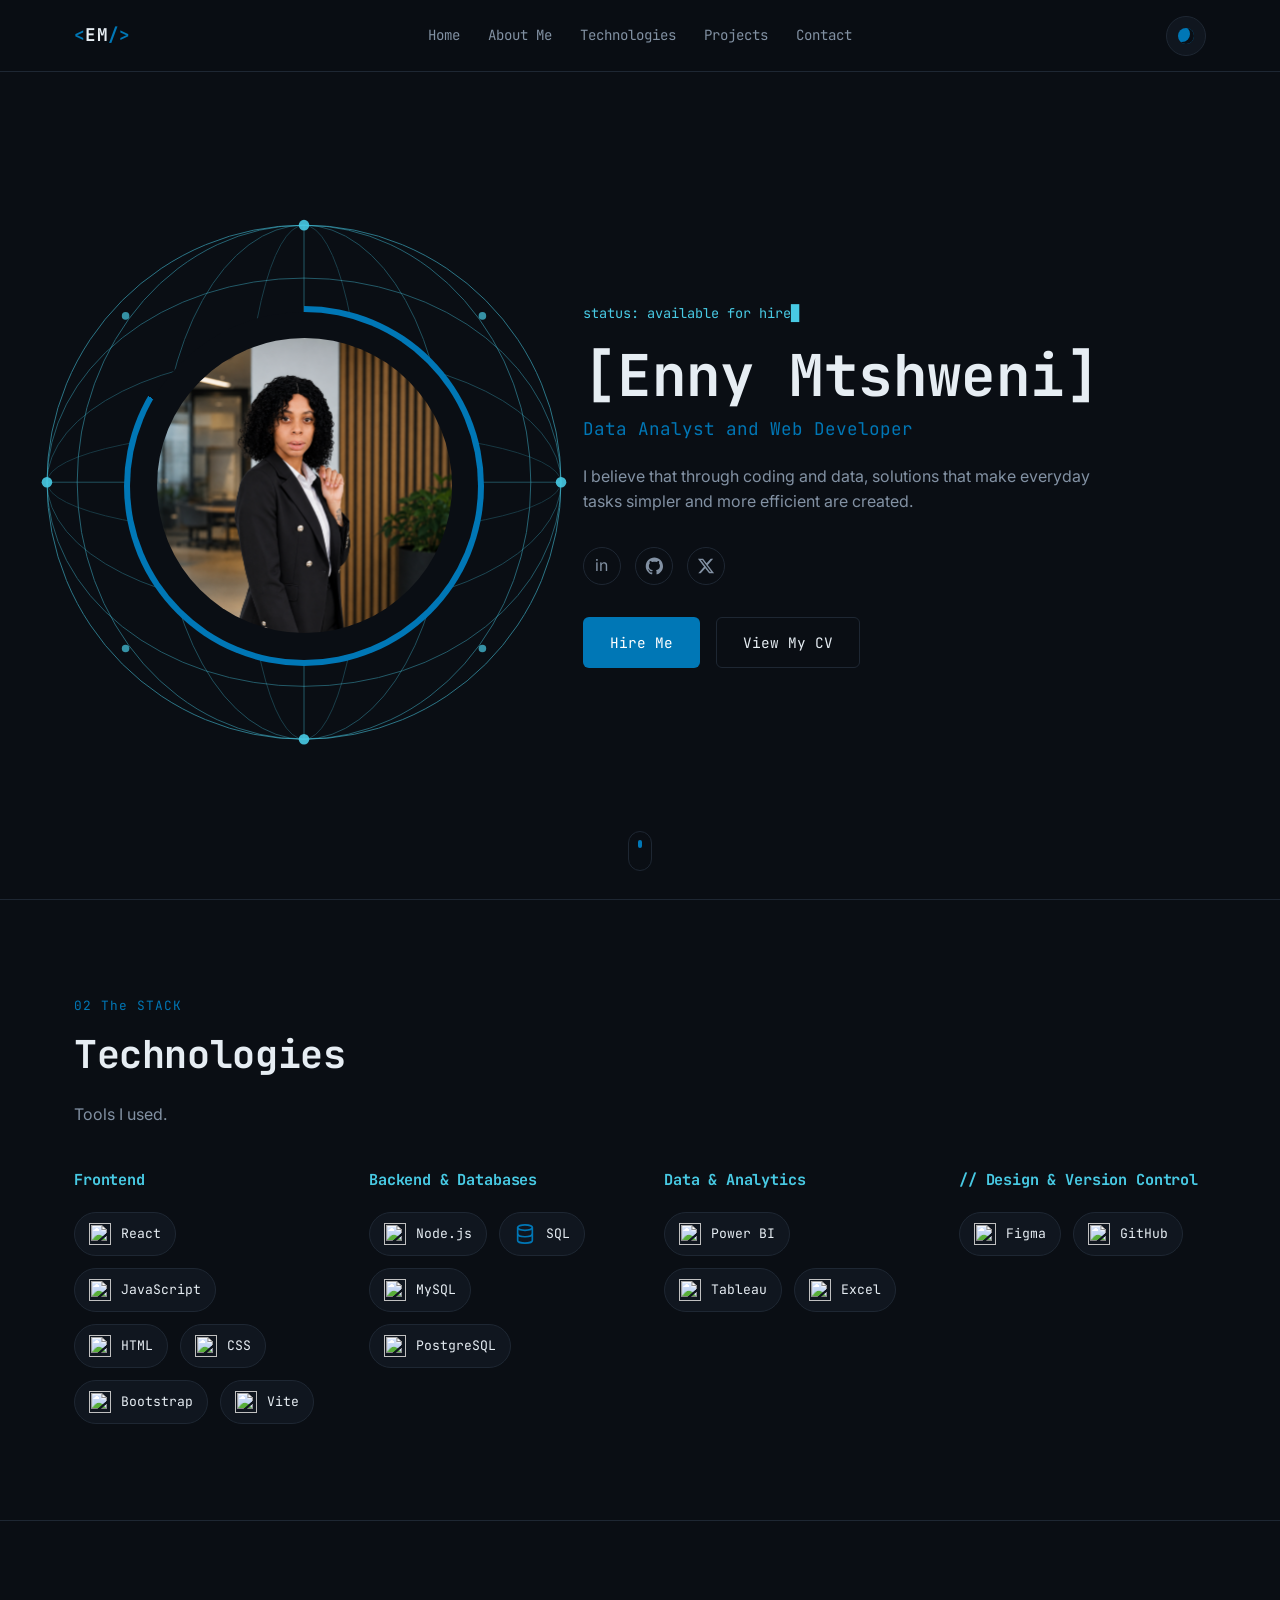
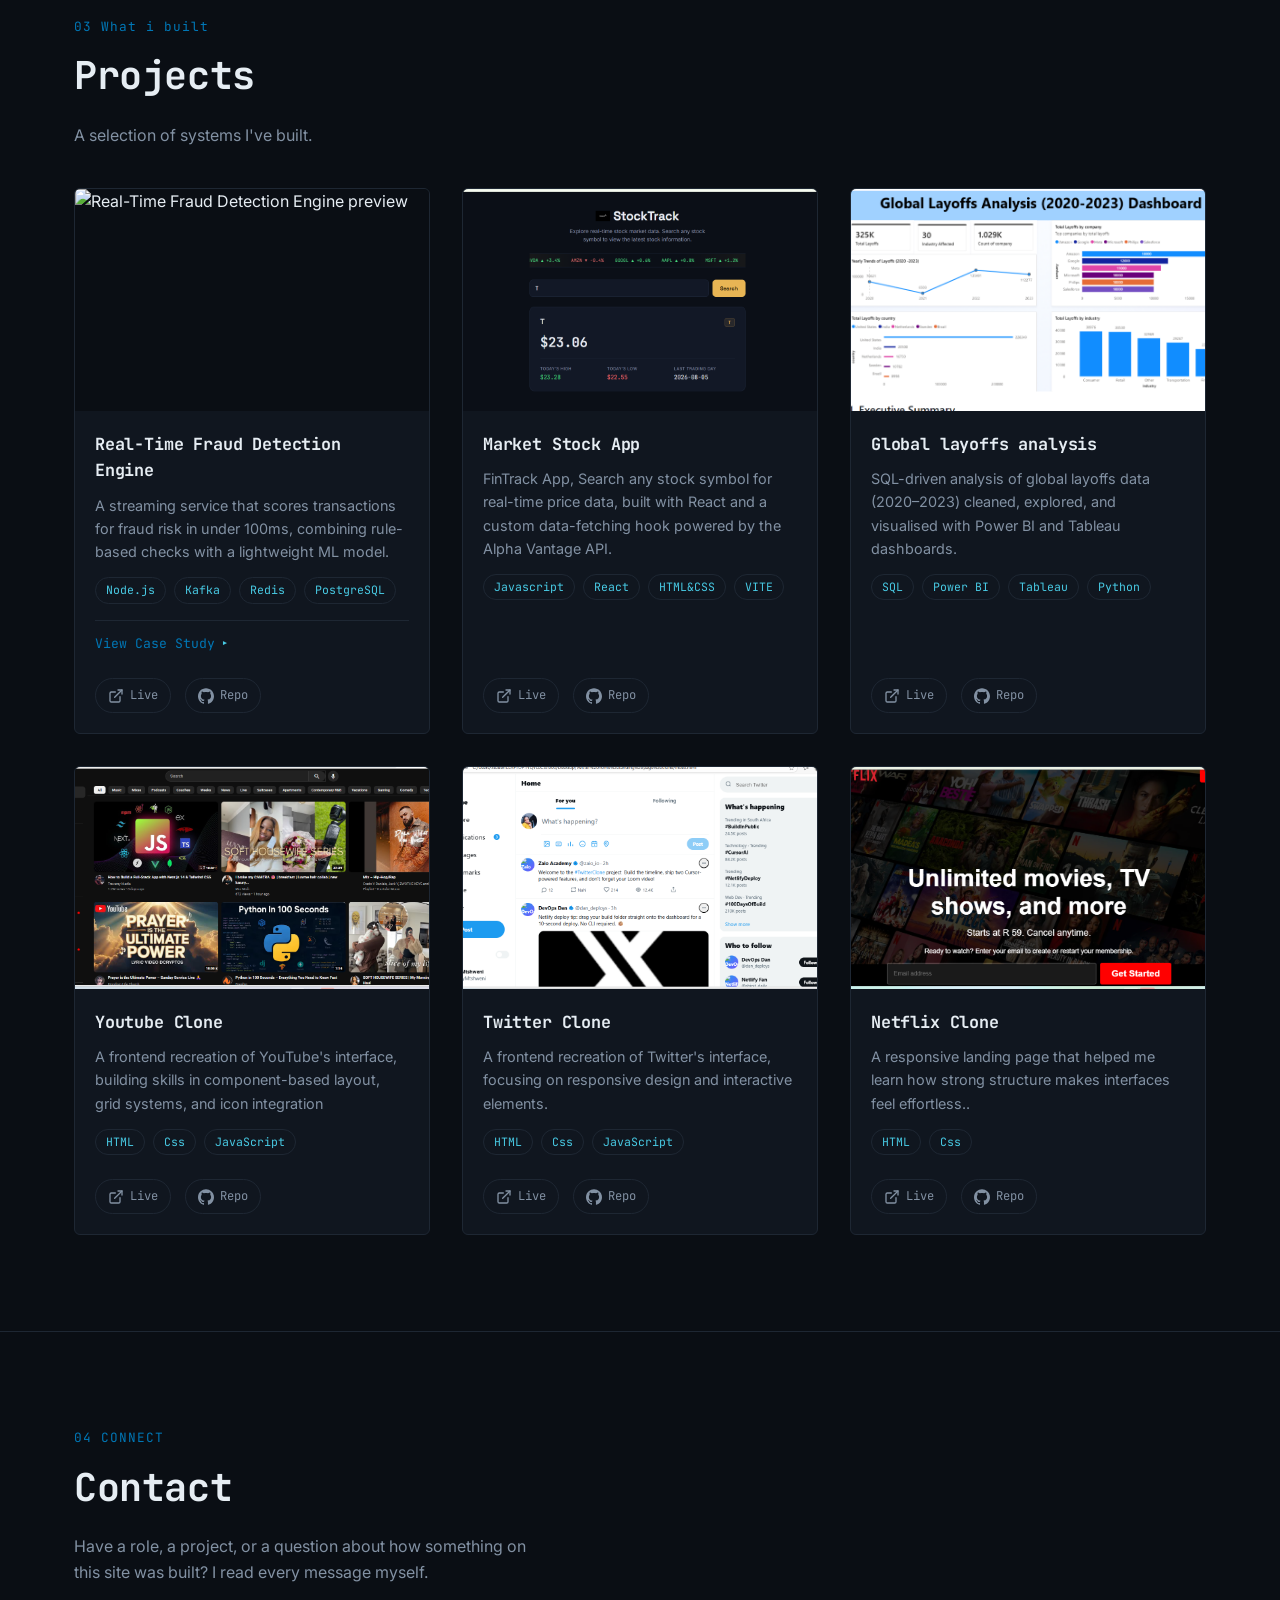
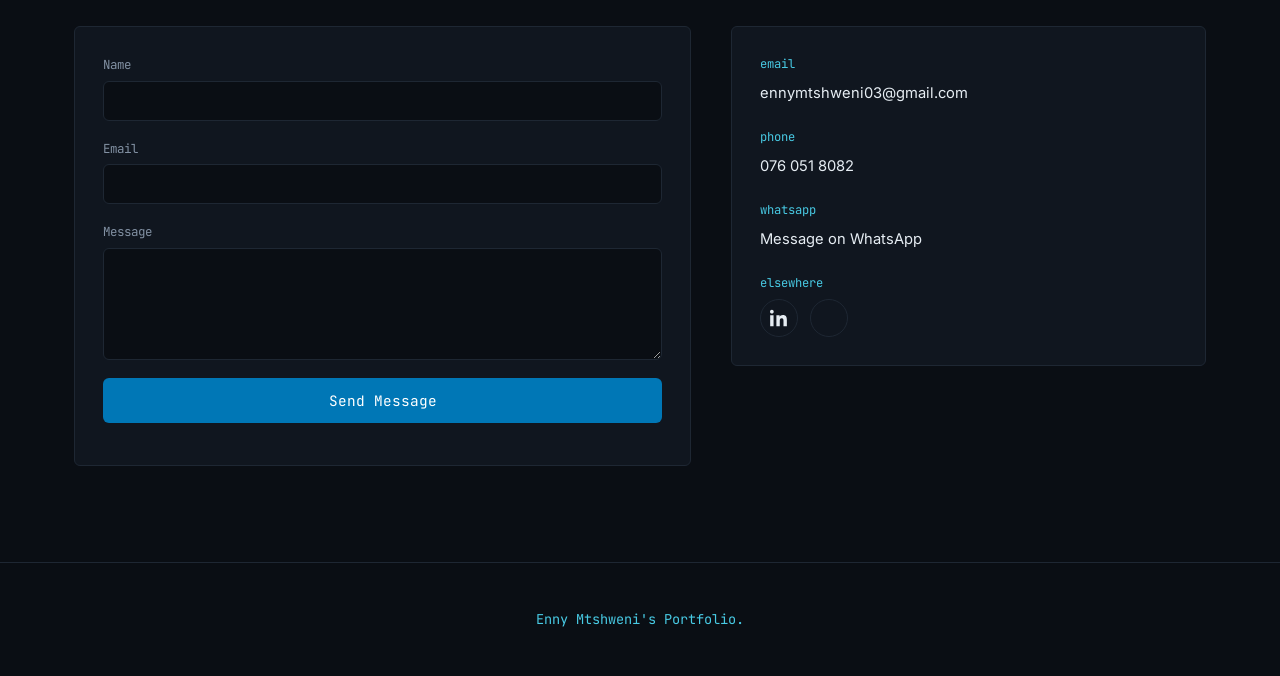
==== commit 2e5d5fe0: "changes" ====
--- a/index.html
+++ b/index.html
@@ -375,7 +375,7 @@
 
               <button type="submit" class="btn btn--primary contact-form__submit">Send Message</button>
 
-              <p class="contact-form__note">This is a static site, so submissions aren't sent anywhere yet — connect this form to a service or backend before going live.</p>
+              <p class="contact-form__note"></p>
             </form>
 
             <div class="contact-form__success" id="contact-success" tabindex="-1" hidden>
@@ -424,7 +424,7 @@
   <!-- FOOTER  -->
   <footer class="footer">
     <div class="footer__inner">
-      <p class="terminal-text">&copy; <span id="year"></span> Enny Mtshweni's Portfolio.</p>
+      <p class="terminal-text"></span> Enny Mtshweni's Portfolio.</p>
     </div>
   </footer>
 
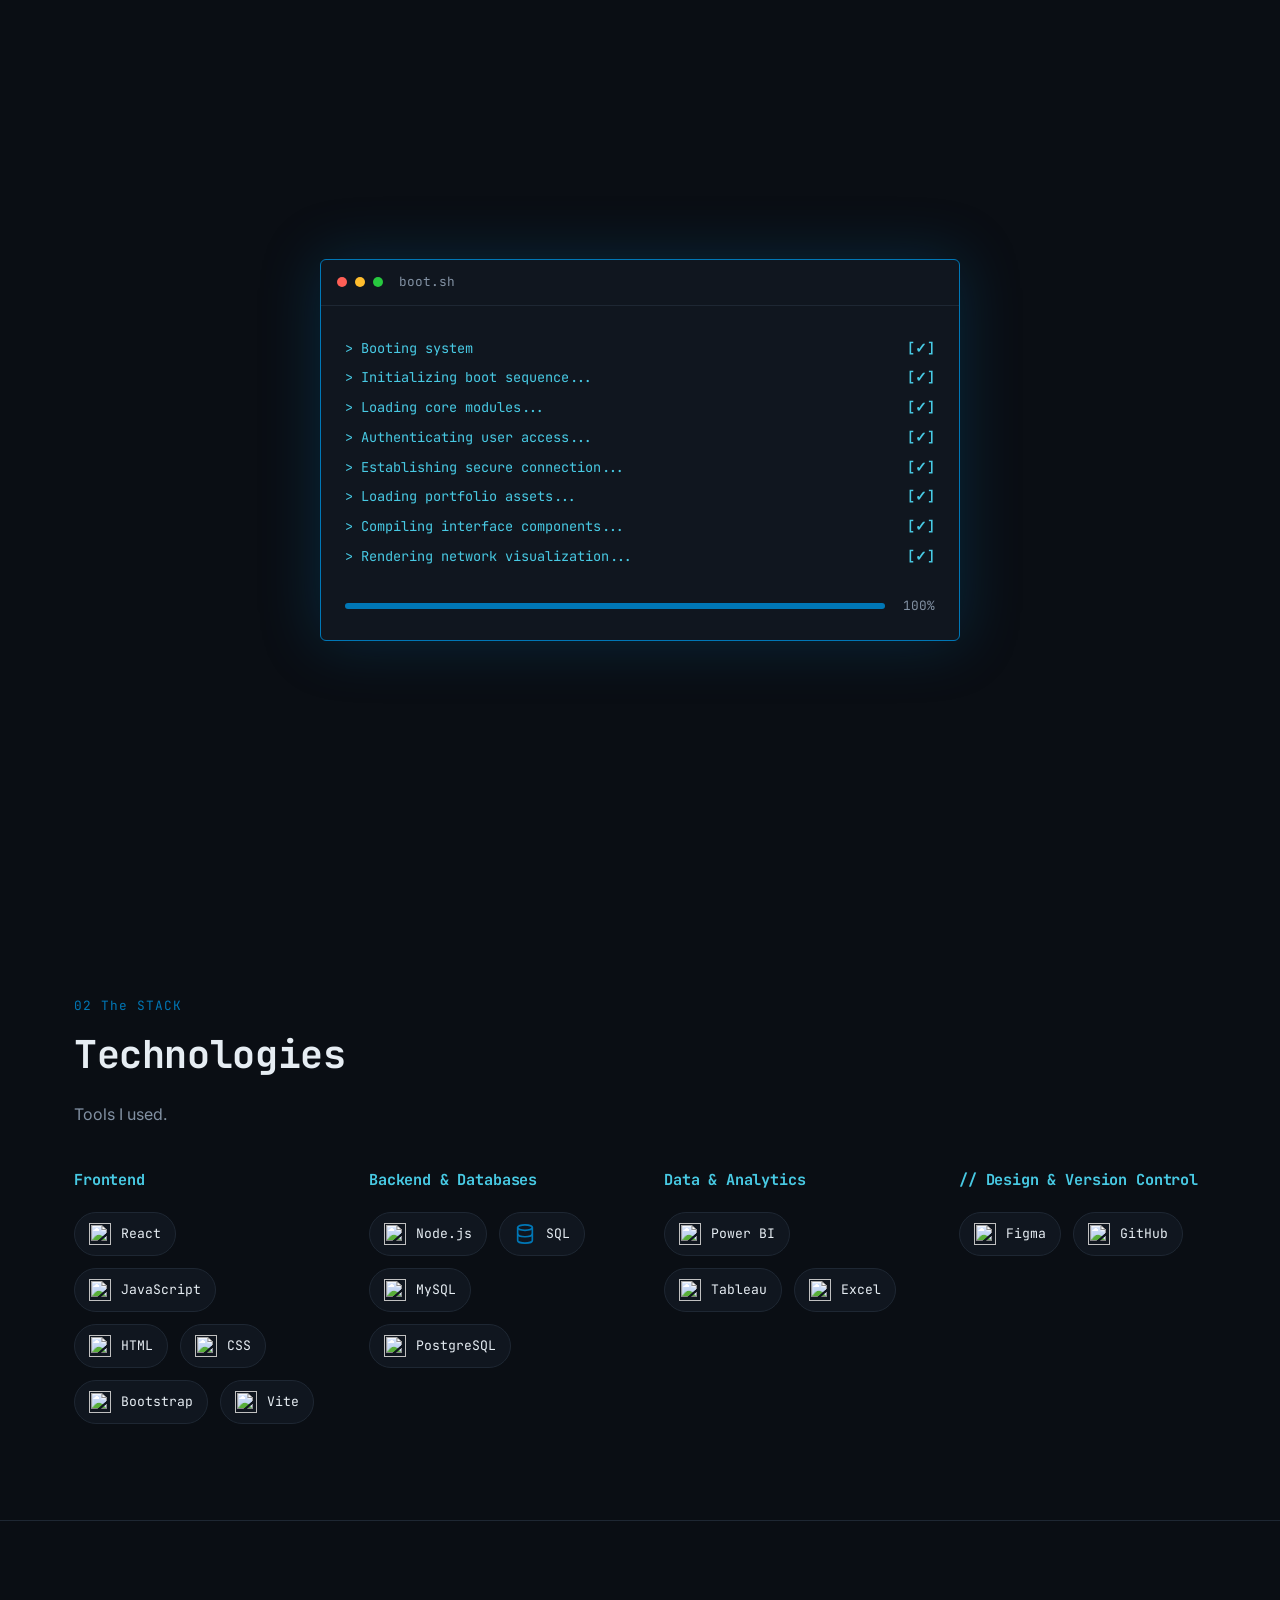
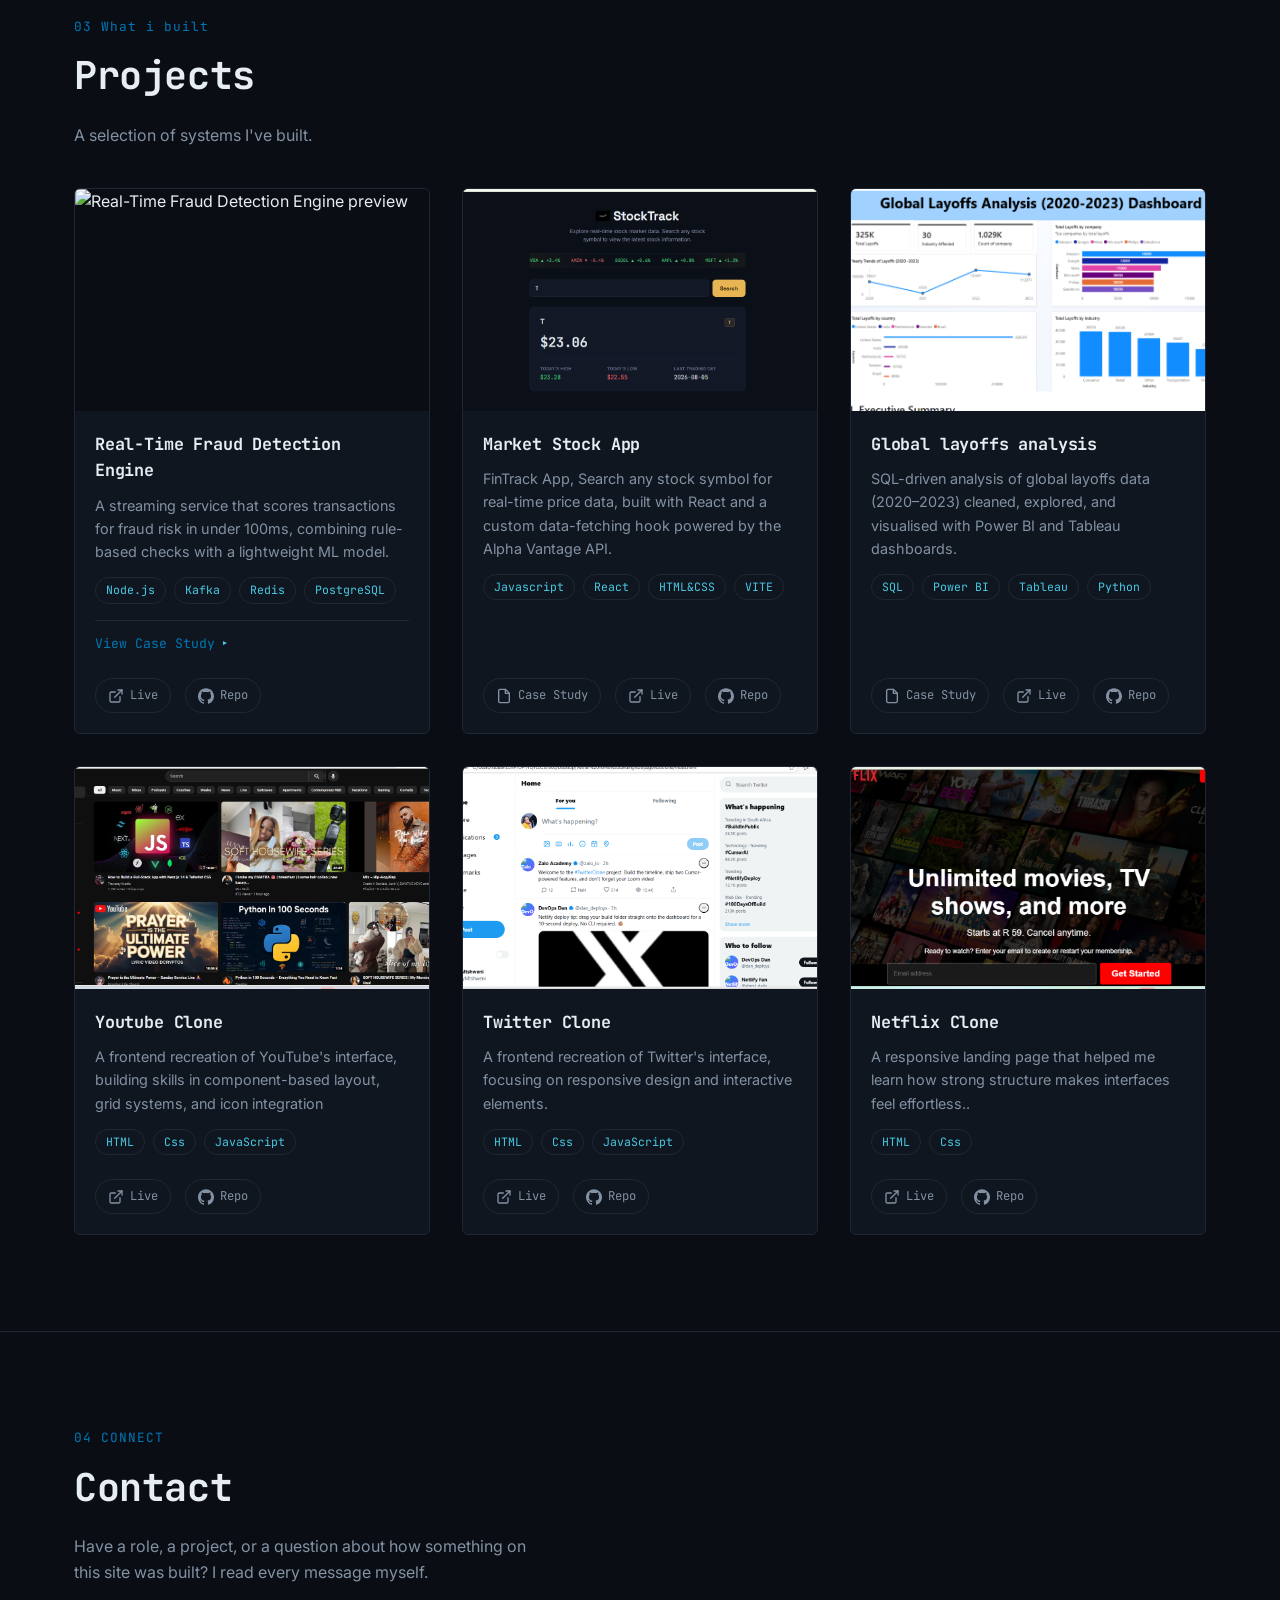
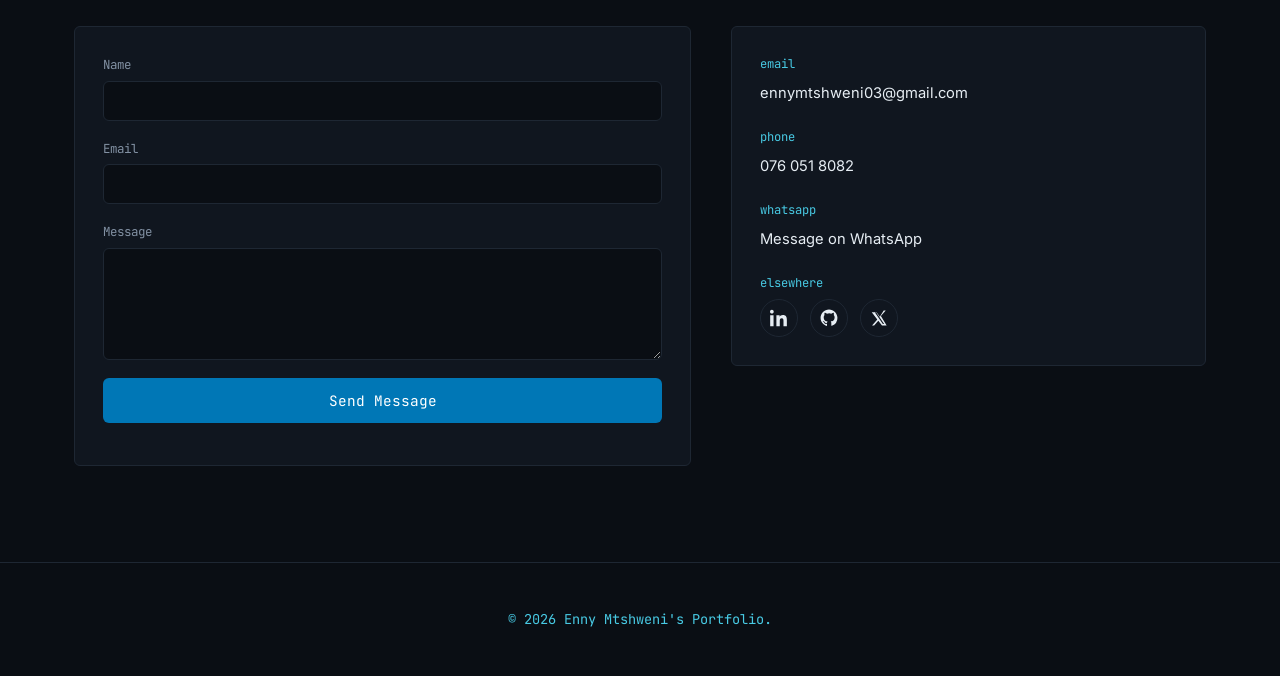
==== commit a41812c2: "i made the few changes" ====
--- a/index.html
+++ b/index.html
@@ -3,6 +3,16 @@
 <head>
   <meta charset="UTF-8" />
   <meta name="viewport" content="width=device-width, initial-scale=1.0" />
+  <script>
+    (function () {
+      try {
+        var saved = localStorage.getItem('theme');
+        if (saved === 'light' || saved === 'dark') {
+          document.documentElement.setAttribute('data-theme', saved);
+        }
+      } catch (e) { /* localStorage unavailable — fall back to the default theme */ }
+    })();
+  </script>
   <title>[Enny Mtshweni] — Data Analyst and Web Developer</title>
   <meta name="description" content="[Enny Mtshweni] — Data Analyst and Web Developer." />
   <link rel="preconnect" href="https://fonts.googleapis.com" />
@@ -274,8 +284,9 @@
 
 
               <div class="project-card__actions">
-                <a href="fintrackstockapp.netlify.app" class="project-card__icon-link" aria-label="Multi-Currency Payment Gateway — live demo" target="_blank" rel="noopener"><svg viewBox="0 0 24 24" width="16" height="16" fill="none" stroke="currentColor" stroke-width="2" stroke-linecap="round" stroke-linejoin="round" aria-hidden="true"><path d="M15 3h6v6"/><path d="M10 14 21 3"/><path d="M18 13v6a2 2 0 0 1-2 2H5a2 2 0 0 1-2-2V8a2 2 0 0 1 2-2h6"/></svg><span class="project-card__link-text">Live</span></a>
-                <a href="https://github.com/EnnyMtshweni/the-finance-api-integration-app" class="project-card__icon-link" aria-label="Multi-Currency Payment Gateway — source on GitHub" target="_blank" rel="noopener"><svg viewBox="0 0 24 24" width="16" height="16" fill="currentColor" aria-hidden="true"><path d="M12 .297c-6.63 0-12 5.373-12 12 0 5.303 3.438 9.8 8.205 11.385.6.113.82-.258.82-.577 0-.285-.01-1.04-.015-2.04-3.338.724-4.042-1.61-4.042-1.61C4.422 18.07 3.633 17.7 3.633 17.7c-1.087-.744.084-.729.084-.729 1.205.084 1.838 1.236 1.838 1.236 1.07 1.835 2.809 1.305 3.495.998.108-.776.417-1.305.76-1.605-2.665-.3-5.466-1.332-5.466-5.93 0-1.31.465-2.38 1.235-3.22-.135-.303-.54-1.523.105-3.176 0 0 1.005-.322 3.3 1.23.96-.267 1.98-.399 3-.405 1.02.006 2.04.138 3 .405 2.28-1.552 3.285-1.23 3.285-1.23.645 1.653.24 2.873.12 3.176.765.84 1.23 1.91 1.23 3.22 0 4.61-2.805 5.625-5.475 5.92.42.36.81 1.096.81 2.22 0 1.606-.015 2.896-.015 3.286 0 .315.21.69.825.57C20.565 22.092 24 17.592 24 12.297c0-6.627-5.373-12-12-12"/></svg><span class="project-card__link-text">Repo</span></a>
+                <a href="./case study2.html" class="project-card__icon-link" aria-label="Market Stock App — read case study"><svg viewBox="0 0 24 24" width="16" height="16" fill="none" stroke="currentColor" stroke-width="2" stroke-linecap="round" stroke-linejoin="round" aria-hidden="true"><path d="M14 2H6a2 2 0 0 0-2 2v16a2 2 0 0 0 2 2h12a2 2 0 0 0 2-2V8z"/><path d="M14 2v6h6"/></svg><span class="project-card__link-text">Case Study</span></a>
+                <a href="https://fintrackstockapp.netlify.app" class="project-card__icon-link" aria-label="Market Stock App — live demo" target="_blank" rel="noopener"><svg viewBox="0 0 24 24" width="16" height="16" fill="none" stroke="currentColor" stroke-width="2" stroke-linecap="round" stroke-linejoin="round" aria-hidden="true"><path d="M15 3h6v6"/><path d="M10 14 21 3"/><path d="M18 13v6a2 2 0 0 1-2 2H5a2 2 0 0 1-2-2V8a2 2 0 0 1 2-2h6"/></svg><span class="project-card__link-text">Live</span></a>
+                <a href="https://github.com/EnnyMtshweni/the-finance-api-integration-app" class="project-card__icon-link" aria-label="Market Stock App — source on GitHub" target="_blank" rel="noopener"><svg viewBox="0 0 24 24" width="16" height="16" fill="currentColor" aria-hidden="true"><path d="M12 .297c-6.63 0-12 5.373-12 12 0 5.303 3.438 9.8 8.205 11.385.6.113.82-.258.82-.577 0-.285-.01-1.04-.015-2.04-3.338.724-4.042-1.61-4.042-1.61C4.422 18.07 3.633 17.7 3.633 17.7c-1.087-.744.084-.729.084-.729 1.205.084 1.838 1.236 1.838 1.236 1.07 1.835 2.809 1.305 3.495.998.108-.776.417-1.305.76-1.605-2.665-.3-5.466-1.332-5.466-5.93 0-1.31.465-2.38 1.235-3.22-.135-.303-.54-1.523.105-3.176 0 0 1.005-.322 3.3 1.23.96-.267 1.98-.399 3-.405 1.02.006 2.04.138 3 .405 2.28-1.552 3.285-1.23 3.285-1.23.645 1.653.24 2.873.12 3.176.765.84 1.23 1.91 1.23 3.22 0 4.61-2.805 5.625-5.475 5.92.42.36.81 1.096.81 2.22 0 1.606-.015 2.896-.015 3.286 0 .315.21.69.825.57C20.565 22.092 24 17.592 24 12.297c0-6.627-5.373-12-12-12"/></svg><span class="project-card__link-text">Repo</span></a>
               </div>
             </div>
           </article>
@@ -290,8 +301,9 @@
               <ul class="project-card__tags"><li>SQL</li><li>Power BI</li><li>Tableau</li><li>Python</li></ul>
 
              <div class="project-card__actions">
-                <a href="https://ennymtshweni.github.io/Global-Layoffs-Analysis-2020-2023-SQL" class="project-card__icon-link" aria-label="Personal Finance Dashboard — live demo" target="_blank" rel="noopener"><svg viewBox="0 0 24 24" width="16" height="16" fill="none" stroke="currentColor" stroke-width="2" stroke-linecap="round" stroke-linejoin="round" aria-hidden="true"><path d="M15 3h6v6"/><path d="M10 14 21 3"/><path d="M18 13v6a2 2 0 0 1-2 2H5a2 2 0 0 1-2-2V8a2 2 0 0 1 2-2h6"/></svg><span class="project-card__link-text">Live</span></a>
-                <a href="https://ennymtshweni.github.io/Global-Layoffs-Analysis-2020-2023-SQL" class="project-card__icon-link" aria-label="Personal Finance Dashboard — source on GitHub" target="_blank" rel="noopener"><svg viewBox="0 0 24 24" width="16" height="16" fill="currentColor" aria-hidden="true"><path d="M12 .297c-6.63 0-12 5.373-12 12 0 5.303 3.438 9.8 8.205 11.385.6.113.82-.258.82-.577 0-.285-.01-1.04-.015-2.04-3.338.724-4.042-1.61-4.042-1.61C4.422 18.07 3.633 17.7 3.633 17.7c-1.087-.744.084-.729.084-.729 1.205.084 1.838 1.236 1.838 1.236 1.07 1.835 2.809 1.305 3.495.998.108-.776.417-1.305.76-1.605-2.665-.3-5.466-1.332-5.466-5.93 0-1.31.465-2.38 1.235-3.22-.135-.303-.54-1.523.105-3.176 0 0 1.005-.322 3.3 1.23.96-.267 1.98-.399 3-.405 1.02.006 2.04.138 3 .405 2.28-1.552 3.285-1.23 3.285-1.23.645 1.653.24 2.873.12 3.176.765.84 1.23 1.91 1.23 3.22 0 4.61-2.805 5.625-5.475 5.92.42.36.81 1.096.81 2.22 0 1.606-.015 2.896-.015 3.286 0 .315.21.69.825.57C20.565 22.092 24 17.592 24 12.297c0-6.627-5.373-12-12-12"/></svg><span class="project-card__link-text">Repo</span></a>
+                <a href="./case study3.html" class="project-card__icon-link" aria-label="Global layoffs analysis — read case study"><svg viewBox="0 0 24 24" width="16" height="16" fill="none" stroke="currentColor" stroke-width="2" stroke-linecap="round" stroke-linejoin="round" aria-hidden="true"><path d="M14 2H6a2 2 0 0 0-2 2v16a2 2 0 0 0 2 2h12a2 2 0 0 0 2-2V8z"/><path d="M14 2v6h6"/></svg><span class="project-card__link-text">Case Study</span></a>
+                <a href="https://ennymtshweni.github.io/Global-Layoffs-Analysis-2020-2023-SQL" class="project-card__icon-link" aria-label="Global layoffs analysis — live demo" target="_blank" rel="noopener"><svg viewBox="0 0 24 24" width="16" height="16" fill="none" stroke="currentColor" stroke-width="2" stroke-linecap="round" stroke-linejoin="round" aria-hidden="true"><path d="M15 3h6v6"/><path d="M10 14 21 3"/><path d="M18 13v6a2 2 0 0 1-2 2H5a2 2 0 0 1-2-2V8a2 2 0 0 1 2-2h6"/></svg><span class="project-card__link-text">Live</span></a>
+                <a href="https://ennymtshweni.github.io/Global-Layoffs-Analysis-2020-2023-SQL" class="project-card__icon-link" aria-label="Global layoffs analysis — source on GitHub" target="_blank" rel="noopener"><svg viewBox="0 0 24 24" width="16" height="16" fill="currentColor" aria-hidden="true"><path d="M12 .297c-6.63 0-12 5.373-12 12 0 5.303 3.438 9.8 8.205 11.385.6.113.82-.258.82-.577 0-.285-.01-1.04-.015-2.04-3.338.724-4.042-1.61-4.042-1.61C4.422 18.07 3.633 17.7 3.633 17.7c-1.087-.744.084-.729.084-.729 1.205.084 1.838 1.236 1.838 1.236 1.07 1.835 2.809 1.305 3.495.998.108-.776.417-1.305.76-1.605-2.665-.3-5.466-1.332-5.466-5.93 0-1.31.465-2.38 1.235-3.22-.135-.303-.54-1.523.105-3.176 0 0 1.005-.322 3.3 1.23.96-.267 1.98-.399 3-.405 1.02.006 2.04.138 3 .405 2.28-1.552 3.285-1.23 3.285-1.23.645 1.653.24 2.873.12 3.176.765.84 1.23 1.91 1.23 3.22 0 4.61-2.805 5.625-5.475 5.92.42.36.81 1.096.81 2.22 0 1.606-.015 2.896-.015 3.286 0 .315.21.69.825.57C20.565 22.092 24 17.592 24 12.297c0-6.627-5.373-12-12-12"/></svg><span class="project-card__link-text">Repo</span></a>
               </div>
             </div>
           </article>
@@ -322,7 +334,7 @@
               <ul class="project-card__tags"><li>HTML</li><li>Css</li><li>JavaScript</li></ul>
 
               <div class="project-card__actions">
-                <a href="xtimelinlandingpage.netlify.app" class="project-card__icon-link" aria-label="KYC / Identity Verification Flow — live demo" target="_blank" rel="noopener"><svg viewBox="0 0 24 24" width="16" height="16" fill="none" stroke="currentColor" stroke-width="2" stroke-linecap="round" stroke-linejoin="round" aria-hidden="true"><path d="M15 3h6v6"/><path d="M10 14 21 3"/><path d="M18 13v6a2 2 0 0 1-2 2H5a2 2 0 0 1-2-2V8a2 2 0 0 1 2-2h6"/></svg><span class="project-card__link-text">Live</span></a>
+                <a href="https://xtimelinlandingpage.netlify.app" class="project-card__icon-link" aria-label="KYC / Identity Verification Flow — live demo" target="_blank" rel="noopener"><svg viewBox="0 0 24 24" width="16" height="16" fill="none" stroke="currentColor" stroke-width="2" stroke-linecap="round" stroke-linejoin="round" aria-hidden="true"><path d="M15 3h6v6"/><path d="M10 14 21 3"/><path d="M18 13v6a2 2 0 0 1-2 2H5a2 2 0 0 1-2-2V8a2 2 0 0 1 2-2h6"/></svg><span class="project-card__link-text">Live</span></a>
                 <a href="https://github.com/EnnyMtshweni/twitter-home-landing-page-clone" class="project-card__icon-link" aria-label="KYC / Identity Verification Flow — source on GitHub" target="_blank" rel="noopener"><svg viewBox="0 0 24 24" width="16" height="16" fill="currentColor" aria-hidden="true"><path d="M12 .297c-6.63 0-12 5.373-12 12 0 5.303 3.438 9.8 8.205 11.385.6.113.82-.258.82-.577 0-.285-.01-1.04-.015-2.04-3.338.724-4.042-1.61-4.042-1.61C4.422 18.07 3.633 17.7 3.633 17.7c-1.087-.744.084-.729.084-.729 1.205.084 1.838 1.236 1.838 1.236 1.07 1.835 2.809 1.305 3.495.998.108-.776.417-1.305.76-1.605-2.665-.3-5.466-1.332-5.466-5.93 0-1.31.465-2.38 1.235-3.22-.135-.303-.54-1.523.105-3.176 0 0 1.005-.322 3.3 1.23.96-.267 1.98-.399 3-.405 1.02.006 2.04.138 3 .405 2.28-1.552 3.285-1.23 3.285-1.23.645 1.653.24 2.873.12 3.176.765.84 1.23 1.91 1.23 3.22 0 4.61-2.805 5.625-5.475 5.92.42.36.81 1.096.81 2.22 0 1.606-.015 2.896-.015 3.286 0 .315.21.69.825.57C20.565 22.092 24 17.592 24 12.297c0-6.627-5.373-12-12-12"/></svg><span class="project-card__link-text">Repo</span></a>
               </div>
             </div>
@@ -406,7 +418,8 @@
                   <svg viewBox="0 0 24 24" width="18" height="18" fill="currentColor" aria-hidden="true"><path d="M4.98 3.5C4.98 4.88 3.87 6 2.5 6S0 4.88 0 3.5 1.12 1 2.5 1s2.48 1.12 2.48 2.5zM.24 8.25h4.5V23h-4.5V8.25zM8.5 8.25h4.31v2.02h.06c.6-1.1 2.06-2.26 4.24-2.26 4.53 0 5.37 2.9 5.37 6.68V23h-4.5v-6.88c0-1.64-.03-3.75-2.3-3.75-2.3 0-2.65 1.77-2.65 3.63V23h-4.5V8.25z"/></svg>
                 </a>
                 <a href="https://github.com/EnnyMtshweni" class="hero__social" aria-label="GitHub">
-                  <svg viewBox="0 0 24 24" width="18" height="18" fill="currentColor" aria-hidden="true"><path d="M12 .5C5.73.5.75 5.
+                  <svg viewBox="0 0 24 24" width="18" height="18" fill="currentColor" aria-hidden="true"><path d="M12 .5C5.73.5.75 5.48.75 11.75c0 5.02 3.26 9.28 7.78 10.78.57.1.78-.25.78-.55v-2.15c-3.16.69-3.83-1.36-3.83-1.36-.52-1.32-1.27-1.67-1.27-1.67-1.04-.71.08-.7.08-.7 1.15.08 1.76 1.18 1.76 1.18 1.02 1.75 2.68 1.24 3.34.95.1-.74.4-1.24.72-1.53-2.52-.29-5.17-1.26-5.17-5.6 0-1.24.44-2.25 1.17-3.04-.12-.29-.51-1.45.11-3.02 0 0 .96-.31 3.14 1.16a10.9 10.9 0 0 1 5.72 0c2.18-1.47 3.14-1.16 3.14-1.16.62 1.57.23 2.73.11 3.02.73.79 1.17 1.8 1.17 3.04 0 4.35-2.66 5.31-5.19 5.59.41.35.77 1.04.77 2.1v3.11c0 .3.21.66.79.55A11.26 11.26 0 0 0 23.25 11.75C23.25 5.48 18.27.5 12 .5z"/></svg>
+                </a>
 
                 <a href="#" class="hero__social" aria-label="X (Twitter)">
                   <svg viewBox="0 0 24 24" width="18" height="18" fill="currentColor" aria-hidden="true"><path d="M18.24 2H21l-6.5 7.43L22.2 22h-6.24l-4.88-6.4L5.5 22H2.72l7-8-7.4-9.56h6.4l4.4 5.86L18.24 2zm-1.1 18h1.72L7.94 3.9H6.1L17.14 20z"/></svg>
@@ -424,7 +437,7 @@
   <!-- FOOTER  -->
   <footer class="footer">
     <div class="footer__inner">
-      <p class="terminal-text"></span> Enny Mtshweni's Portfolio.</p>
+      <p class="terminal-text">&copy; <span id="year"></span> Enny Mtshweni's Portfolio.</p>
     </div>
   </footer>
 
--- a/style.css
+++ b/style.css
@@ -219,6 +219,10 @@
   box-shadow: inset -4px -2px 0 0 var(--bg);
 }
 
+html[data-theme='light'] .theme-toggle__icon {
+  box-shadow: inset 4px 2px 0 0 var(--bg);
+}
+
 .nav-burger {
   display: none;
   width: 40px;
@@ -711,7 +715,123 @@
 }
 
 /* ==========================================================================
-   7. ABOUT PAGE
+   7. CASE STUDY PAGES
+   Standalone pages (one per deep-dive project), sharing the same navbar,
+   footer, boot overlay, and AI ping as the rest of the site.
+   ========================================================================== */
+
+.case-study-back {
+  display: inline-flex;
+  align-items: center;
+  gap: 6px;
+  margin-bottom: 28px;
+  color: var(--ocean-bright);
+  transition: color 0.2s ease;
+}
+
+.case-study-back:hover {
+  color: var(--ocean);
+}
+
+.case-study-hero .section__subtitle {
+  max-width: 62ch;
+}
+
+.case-study-hero__tags {
+  list-style: none;
+  display: flex;
+  flex-wrap: wrap;
+  gap: 8px;
+  margin: 20px 0 0;
+  padding: 0;
+}
+
+.case-study-hero__tags li {
+  font-family: var(--font-mono);
+  font-size: 0.76rem;
+  color: var(--ocean-bright);
+  border: 1px solid var(--border);
+  border-radius: 999px;
+  padding: 4px 12px;
+}
+
+.case-study-hero__actions {
+  display: flex;
+  gap: 16px;
+  flex-wrap: wrap;
+  margin-top: 28px;
+}
+
+.case-study-hero__media {
+  margin-top: 36px;
+  border: 1px solid var(--border);
+  border-radius: var(--radius);
+  overflow: hidden;
+  aspect-ratio: 16 / 8;
+  background: var(--bg-dark);
+}
+
+.case-study-hero__media img {
+  width: 100%;
+  height: 100%;
+  object-fit: cover;
+}
+
+.case-study-body {
+  max-width: 760px;
+}
+
+.case-study-block {
+  margin-bottom: 44px;
+}
+
+.case-study-block:last-child {
+  margin-bottom: 0;
+}
+
+.case-study-block__title {
+  margin-bottom: 12px;
+  font-size: 0.95rem;
+}
+
+.case-study-block p {
+  color: var(--text-muted);
+  max-width: 68ch;
+  margin: 0 0 14px;
+}
+
+.case-study-block p:last-child {
+  margin-bottom: 0;
+}
+
+.case-study-block ul {
+  margin: 0 0 14px;
+  padding-left: 20px;
+  color: var(--text-muted);
+}
+
+.case-study-block li {
+  margin-bottom: 6px;
+}
+
+.case-study-block p strong,
+.case-study-block li strong {
+  color: var(--text);
+}
+
+.case-study-footer-nav {
+  display: flex;
+  justify-content: space-between;
+  align-items: center;
+  flex-wrap: wrap;
+  gap: 16px;
+  margin-top: 56px;
+  padding-top: 28px;
+  border-top: 1px solid var(--border);
+}
+
+/* ==========================================================================
+   8. ABOUT PAGE
    ========================================================================== */
 
 .about-page__grid {
@@ -840,7 +960,7 @@
 }
 
 /* ==========================================================================
-   8. CONTACT
+   9. CONTACT
    ========================================================================== */
 
 .contact-grid {
@@ -950,7 +1070,7 @@
 }
 
 /* ==========================================================================
-   9. FOOTER
+   10. FOOTER
    ========================================================================== */
 
 .footer {
@@ -962,7 +1082,7 @@
 }
 
 /* ==========================================================================
-   10. BOOT OVERLAY
+   11. BOOT OVERLAY
    Full-screen "system boot" sequence, shown once before the page reveals
    itself. Pure CSS/JS — no video or external animation library.
    ========================================================================== */
@@ -1095,7 +1215,7 @@
 }
 
 /* ==========================================================================
-   11. AI SPEAKING PING
+   12. AI SPEAKING PING
    A small terminal-style bubble that slides in from the right edge,
    holds briefly, then slides back out — repeating on a timer.
    ========================================================================== */
@@ -1141,7 +1261,7 @@
 }
 
 /* ==========================================================================
-   12. RESPONSIVE
+   13. RESPONSIVE
    ========================================================================== */
 
 @media (max-width: 860px) {
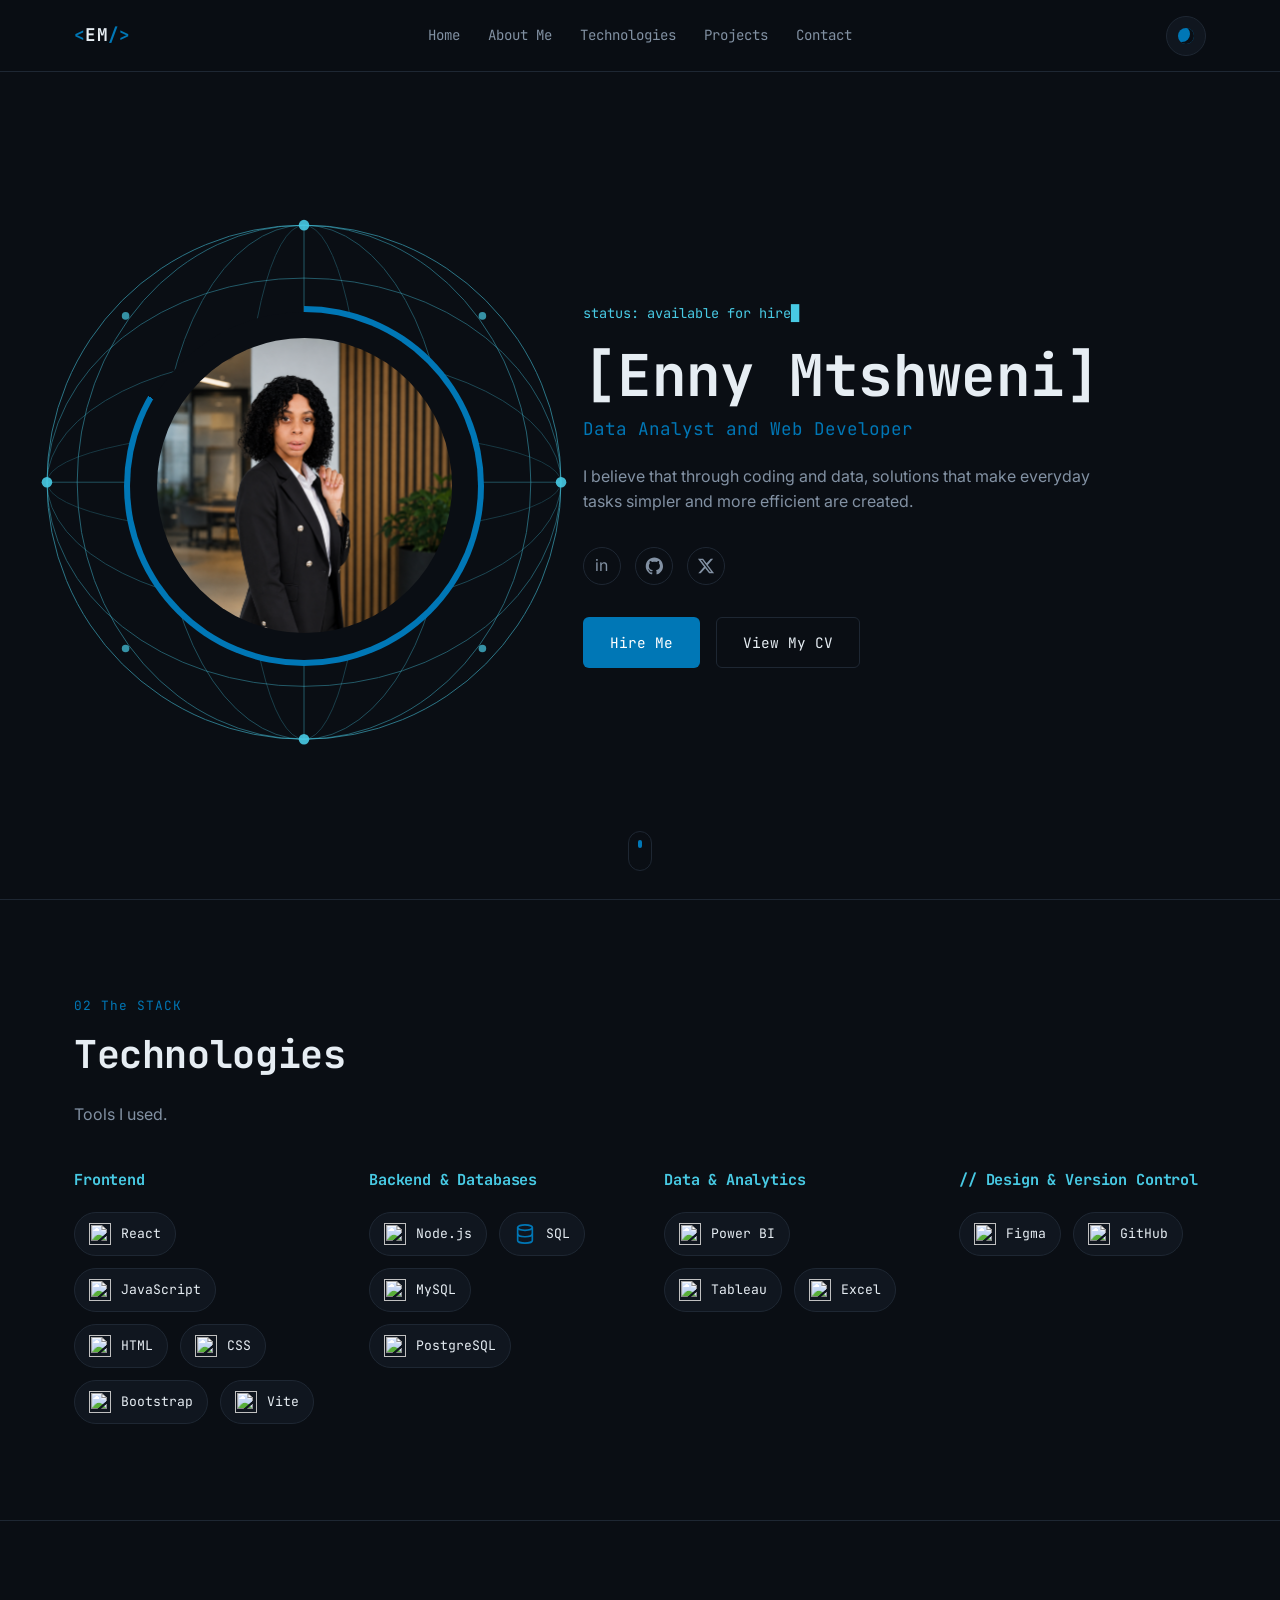
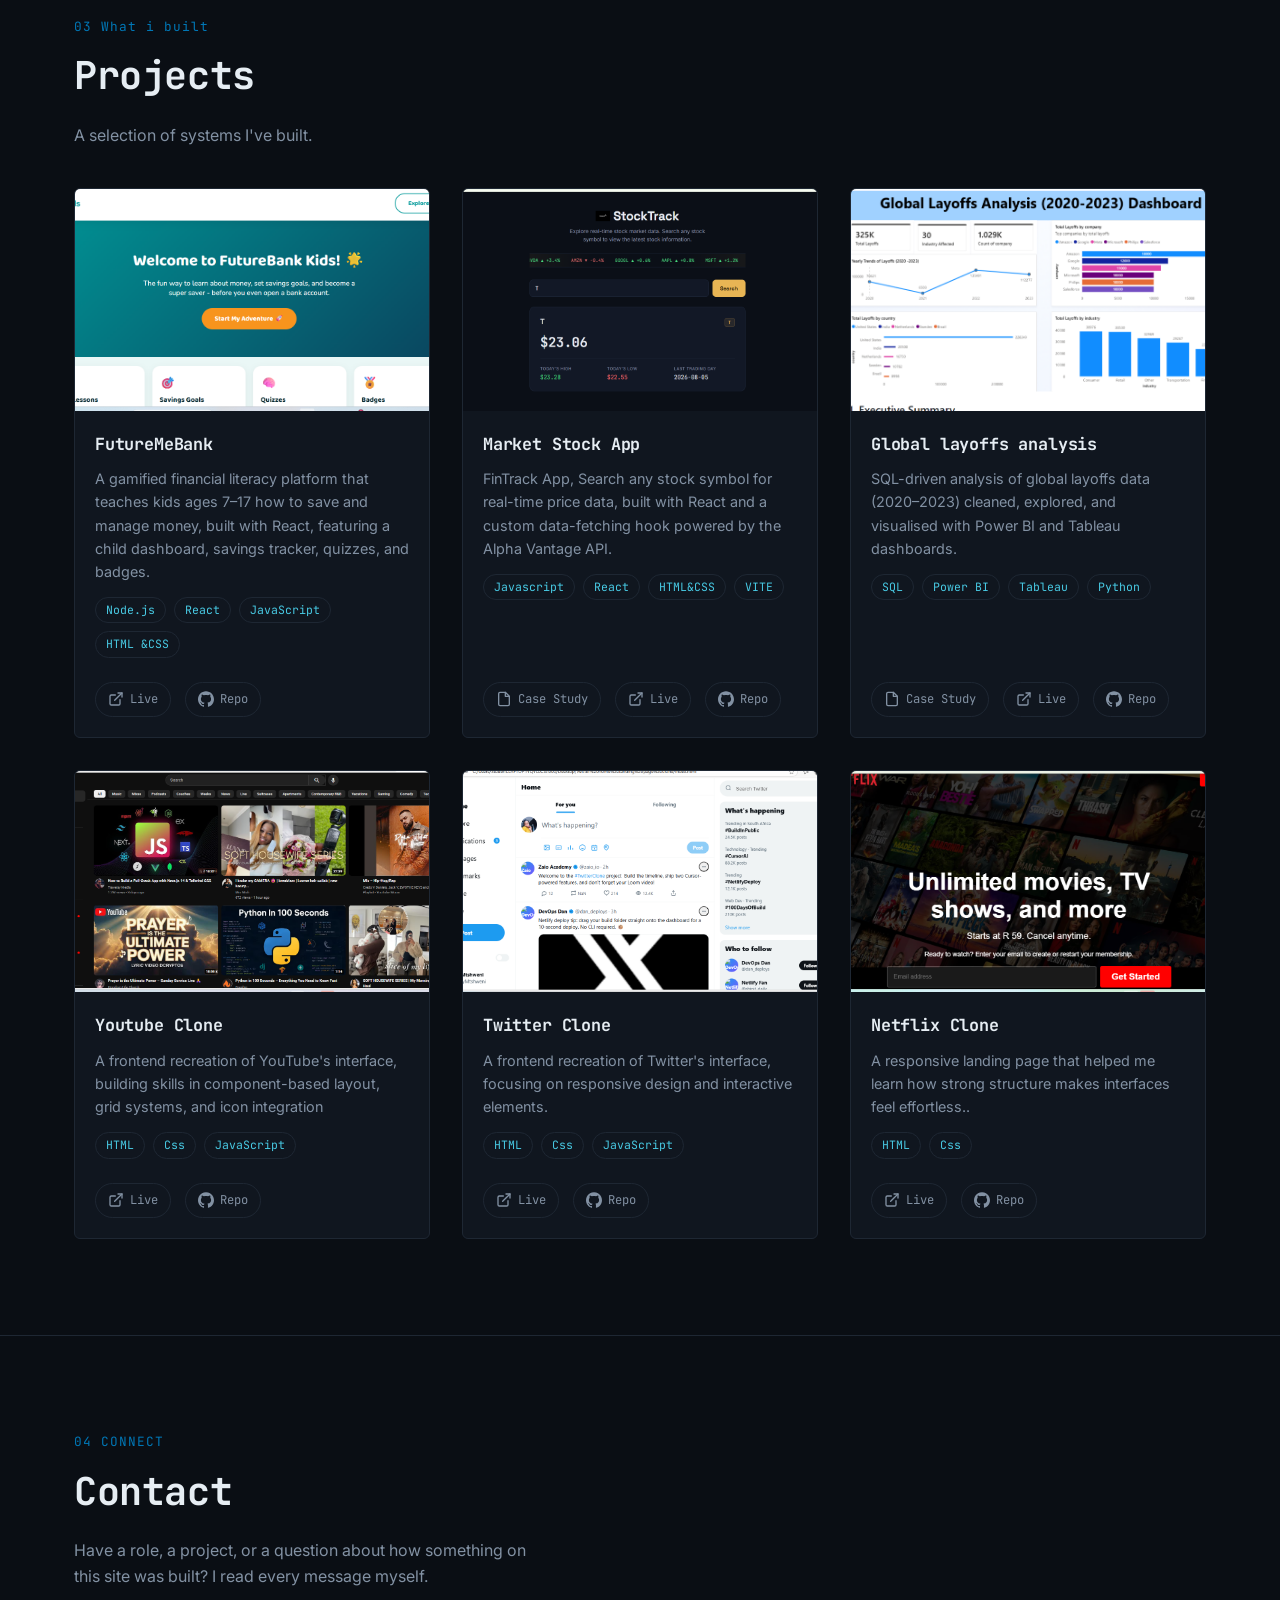
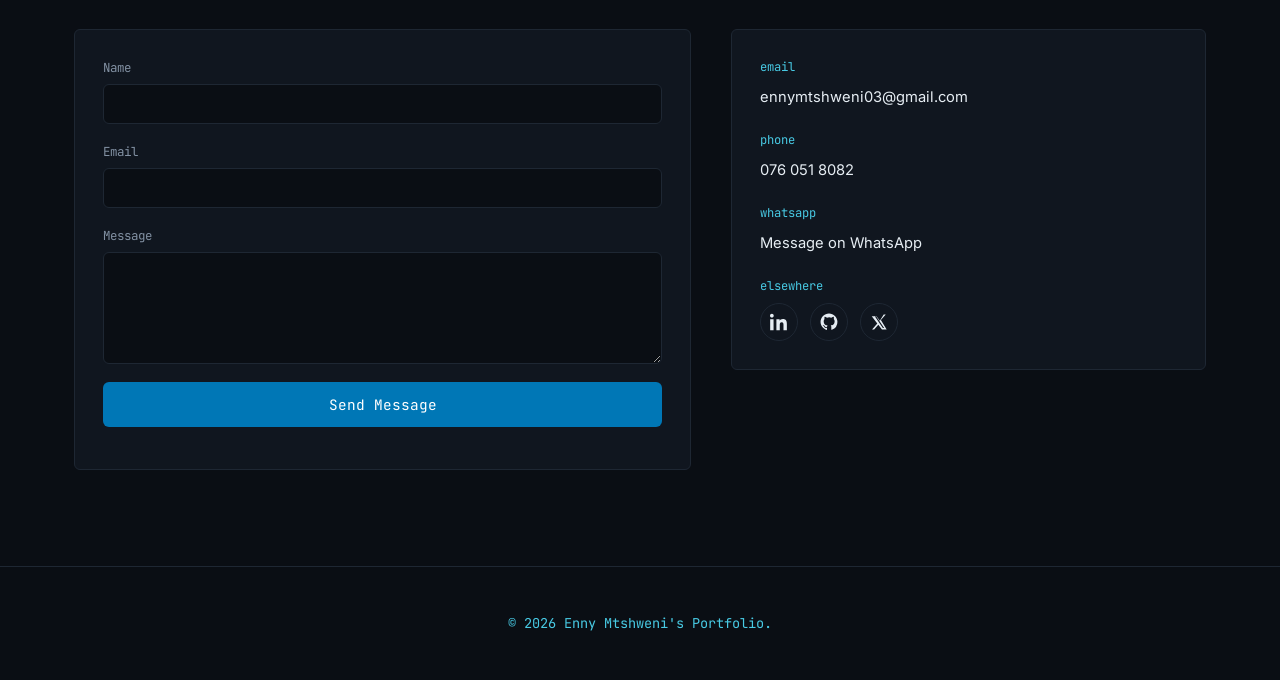
==== commit e40d19c8: "added case study" ====
--- a/index.html
+++ b/index.html
@@ -251,24 +251,18 @@
 
           <article class="project-card">
             <div class="project-card__media">
-              <img src="assets/images/projects/project-01.png" alt="Real-Time Fraud Detection Engine preview" loading="lazy" />
-            </div>
-            <div class="project-card__body">
-              <h3 class="project-card__title">Real-Time Fraud Detection Engine</h3>
-              <p class="project-card__desc">A streaming service that scores transactions for fraud risk in under 100ms, combining rule-based checks with a lightweight ML model.</p>
-              <ul class="project-card__tags"><li>Node.js</li><li>Kafka</li><li>Redis</li><li>PostgreSQL</li></ul>
-
-              <details class="project-card__case-study">
-                <summary>View Case Study</summary>
-                <p class="project-card__case-study-heading terminal-text">// case_study</p>
-                <p><strong>Problem:</strong> Manual fraud review couldn't keep pace with transaction volume, and legitimate customers were getting blocked by static rules.</p>
-                <p><strong>Approach:</strong> Built a streaming pipeline that scores every transaction against both deterministic rules and a trained risk model, routing only genuine edge cases to human review.</p>
-                <p><strong>Impact:</strong> [X]% reduction in false declines and [X]ms average scoring latency in staging load tests.</p>
-              </details>
+              <img src="./assets/futuremebank.png" alt="FutureMeBank preview" loading="lazy" />
+            </div>
+            <div class="project-card__body">
+              <h3 class="project-card__title">FutureMeBank</h3>
+              <p class="project-card__desc">A gamified financial literacy platform that teaches kids ages 7–17 how to save and manage money, built with React, featuring a child dashboard, savings tracker, quizzes, and badges.</p>
+              <ul class="project-card__tags"><li>Node.js</li><li>React</li><li>JavaScript</li><li>HTML &CSS</li></ul>
+
+             
 
               <div class="project-card__actions">
-                <a href="#" class="project-card__icon-link" aria-label="Real-Time Fraud Detection Engine — live demo" target="_blank" rel="noopener"><svg viewBox="0 0 24 24" width="16" height="16" fill="none" stroke="currentColor" stroke-width="2" stroke-linecap="round" stroke-linejoin="round" aria-hidden="true"><path d="M15 3h6v6"/><path d="M10 14 21 3"/><path d="M18 13v6a2 2 0 0 1-2 2H5a2 2 0 0 1-2-2V8a2 2 0 0 1 2-2h6"/></svg><span class="project-card__link-text">Live</span></a>
-                <a href="#" class="project-card__icon-link" aria-label="Real-Time Fraud Detection Engine — source on GitHub" target="_blank" rel="noopener"><svg viewBox="0 0 24 24" width="16" height="16" fill="currentColor" aria-hidden="true"><path d="M12 .297c-6.63 0-12 5.373-12 12 0 5.303 3.438 9.8 8.205 11.385.6.113.82-.258.82-.577 0-.285-.01-1.04-.015-2.04-3.338.724-4.042-1.61-4.042-1.61C4.422 18.07 3.633 17.7 3.633 17.7c-1.087-.744.084-.729.084-.729 1.205.084 1.838 1.236 1.838 1.236 1.07 1.835 2.809 1.305 3.495.998.108-.776.417-1.305.76-1.605-2.665-.3-5.466-1.332-5.466-5.93 0-1.31.465-2.38 1.235-3.22-.135-.303-.54-1.523.105-3.176 0 0 1.005-.322 3.3 1.23.96-.267 1.98-.399 3-.405 1.02.006 2.04.138 3 .405 2.28-1.552 3.285-1.23 3.285-1.23.645 1.653.24 2.873.12 3.176.765.84 1.23 1.91 1.23 3.22 0 4.61-2.805 5.625-5.475 5.92.42.36.81 1.096.81 2.22 0 1.606-.015 2.896-.015 3.286 0 .315.21.69.825.57C20.565 22.092 24 17.592 24 12.297c0-6.627-5.373-12-12-12"/></svg><span class="project-card__link-text">Repo</span></a>
+                <a href="futuremebank.netlify.app" class="project-card__icon-link" aria-label="futuremebank — live demo" target="_blank" rel="noopener"><svg viewBox="0 0 24 24" width="16" height="16" fill="none" stroke="currentColor" stroke-width="2" stroke-linecap="round" stroke-linejoin="round" aria-hidden="true"><path d="M15 3h6v6"/><path d="M10 14 21 3"/><path d="M18 13v6a2 2 0 0 1-2 2H5a2 2 0 0 1-2-2V8a2 2 0 0 1 2-2h6"/></svg><span class="project-card__link-text">Live</span></a>
+                <a href="https://github.com/EnnyMtshweni/futuremebank.app" class="project-card__icon-link" aria-label="Future me bank — source on GitHub" target="_blank" rel="noopener"><svg viewBox="0 0 24 24" width="16" height="16" fill="currentColor" aria-hidden="true"><path d="M12 .297c-6.63 0-12 5.373-12 12 0 5.303 3.438 9.8 8.205 11.385.6.113.82-.258.82-.577 0-.285-.01-1.04-.015-2.04-3.338.724-4.042-1.61-4.042-1.61C4.422 18.07 3.633 17.7 3.633 17.7c-1.087-.744.084-.729.084-.729 1.205.084 1.838 1.236 1.838 1.236 1.07 1.835 2.809 1.305 3.495.998.108-.776.417-1.305.76-1.605-2.665-.3-5.466-1.332-5.466-5.93 0-1.31.465-2.38 1.235-3.22-.135-.303-.54-1.523.105-3.176 0 0 1.005-.322 3.3 1.23.96-.267 1.98-.399 3-.405 1.02.006 2.04.138 3 .405 2.28-1.552 3.285-1.23 3.285-1.23.645 1.653.24 2.873.12 3.176.765.84 1.23 1.91 1.23 3.22 0 4.61-2.805 5.625-5.475 5.92.42.36.81 1.096.81 2.22 0 1.606-.015 2.896-.015 3.286 0 .315.21.69.825.57C20.565 22.092 24 17.592 24 12.297c0-6.627-5.373-12-12-12"/></svg><span class="project-card__link-text">Repo</span></a>
               </div>
             </div>
           </article>
--- a/style.css
+++ b/style.css
@@ -1298,4 +1298,185 @@
     padding: 20px 24px;
     gap: 18px;
   }
+}
+
+/* CASE STUDY PAGE */
+.case-study-page {
+  background: var(--bg);
+  color: var(--text);
+}
+
+.case-study-hero {
+  padding: 110px 0 64px;
+  border-bottom: 1px solid var(--border);
+}
+
+.case-study-hero__inner {
+  max-width: var(--max-width);
+  margin: 0 auto;
+  padding-inline: 24px;
+}
+
+.case-study-hero h1 {
+  font-size: clamp(2.6rem, 5vw, 4.8rem);
+  line-height: 1.05;
+  letter-spacing: -0.06em;
+  margin: 12px 0;
+}
+
+.case-study-hero__subtitle {
+  max-width: 720px;
+  color: var(--text-muted);
+  font-size: clamp(1.06rem, 2vw, 1.5rem);
+  line-height: 1.7;
+  margin: 0 0 20px;
+}
+
+.case-study-hero__tags {
+  list-style: none;
+  display: flex;
+  flex-wrap: wrap;
+  gap: 8px;
+  margin: 0 0 28px;
+  padding: 0;
+}
+
+.case-study-hero__tags li {
+  font-family: var(--font-mono);
+  font-size: 0.74rem;
+  color: var(--ocean-bright);
+  border: 1px solid var(--border);
+  border-radius: 999px;
+  padding: 5px 12px;
+}
+
+.case-study-hero__actions {
+  display: flex;
+  gap: 16px;
+  flex-wrap: wrap;
+}
+
+.case-study-metrics {
+  display: grid;
+  grid-template-columns: repeat(4, minmax(140px, 1fr));
+  gap: 18px;
+  margin-top: 20px;
+}
+
+.metric-card {
+  background: var(--surface);
+  border: 1px solid var(--border);
+  border-radius: var(--radius);
+  padding: 24px 16px;
+  text-align: center;
+}
+
+.metric-card__value {
+  display: block;
+  color: var(--ocean-bright);
+  font-family: var(--font-mono);
+  font-size: clamp(1.8rem, 3vw, 2.3rem);
+  font-weight: 700;
+  margin-bottom: 8px;
+}
+
+.metric-card__label {
+  font-family: var(--font-mono);
+  font-size: 0.75rem;
+  color: var(--text-muted);
+  letter-spacing: 0.08em;
+  text-transform: uppercase;
+}
+
+.case-study-body {
+  max-width: 760px;
+}
+
+.case-study-body p,
+.case-study-body li {
+  color: var(--text-muted);
+  line-height: 1.8;
+}
+
+.case-study-body ul {
+  margin: 18px 0 0;
+  padding-left: 20px;
+}
+
+.case-study-block {
+  margin-bottom: 28px;
+}
+
+.feature-grid,
+.learning-grid {
+  display: grid;
+  grid-template-columns: repeat(3, minmax(0, 1fr));
+  gap: 18px;
+  margin-top: 28px;
+}
+
+.feature-card,
+.learning-card {
+  background: var(--surface);
+  border: 1px solid var(--border);
+  border-radius: var(--radius);
+  padding: 22px 18px;
+}
+
+.feature-card h3,
+.learning-card h3 {
+  font-size: 1.08rem;
+  margin-bottom: 10px;
+}
+
+.feature-card p,
+.learning-card p {
+  margin: 0;
+  color: var(--text-muted);
+  line-height: 1.7;
+}
+
+.case-study-cta-section {
+  padding-bottom: 96px;
+}
+
+.case-study-cta {
+  padding: 32px 24px;
+  border: 1px solid var(--border);
+  background: var(--surface);
+  border-radius: var(--radius);
+  text-align: center;
+}
+
+.case-study-cta h2 {
+  margin: 12px auto 14px;
+  max-width: 720px;
+  font-size: clamp(2rem, 4vw, 2.8rem);
+  line-height: 1.15;
+}
+
+.case-study-cta p {
+  color: var(--text-muted);
+  max-width: 720px;
+  margin: 0 auto 18px;
+  line-height: 1.8;
+}
+
+@media (max-width: 860px) {
+  .case-study-metrics,
+  .feature-grid,
+  .learning-grid {
+    grid-template-columns: 1fr;
+  }
+}
+
+@media (max-width: 720px) {
+  .case-study-hero {
+    padding-top: 88px;
+  }
+
+  .case-study-hero__actions {
+    flex-direction: column;
+    align-items: flex-start;
+  }
 }
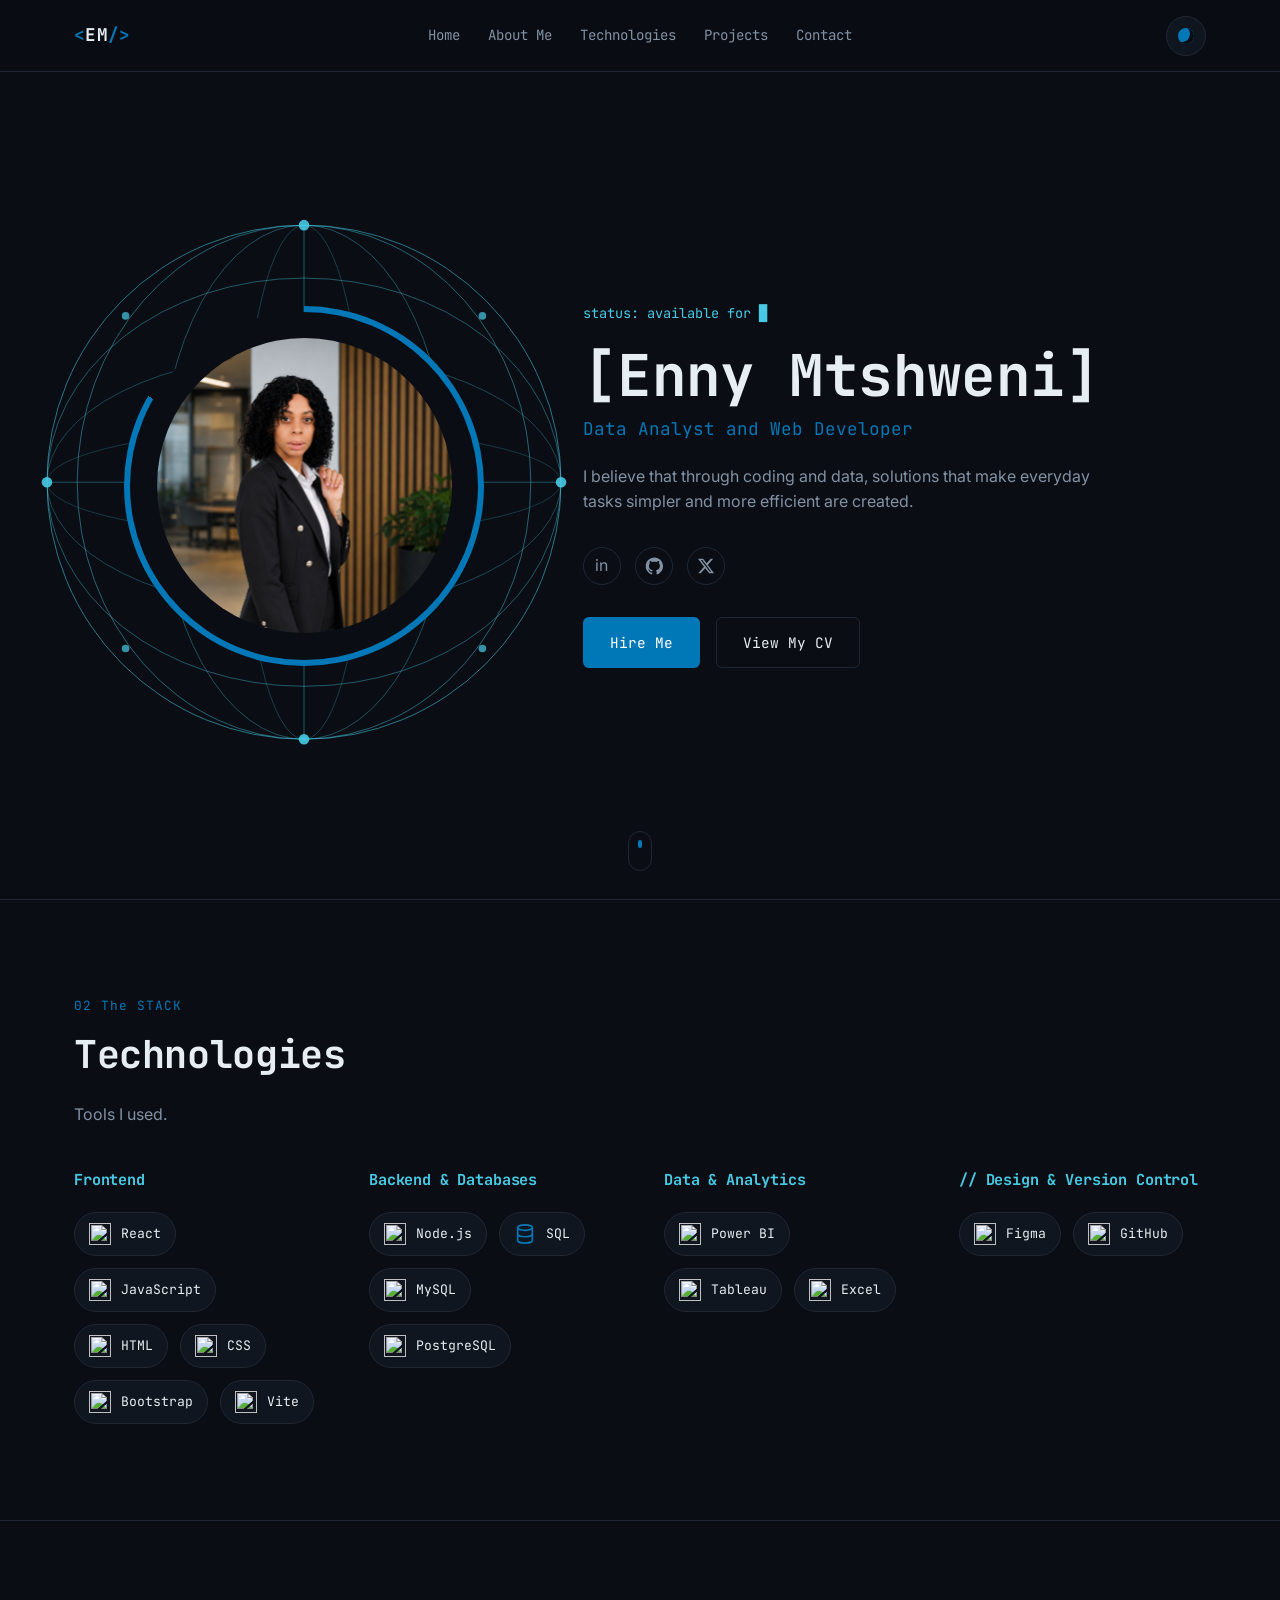
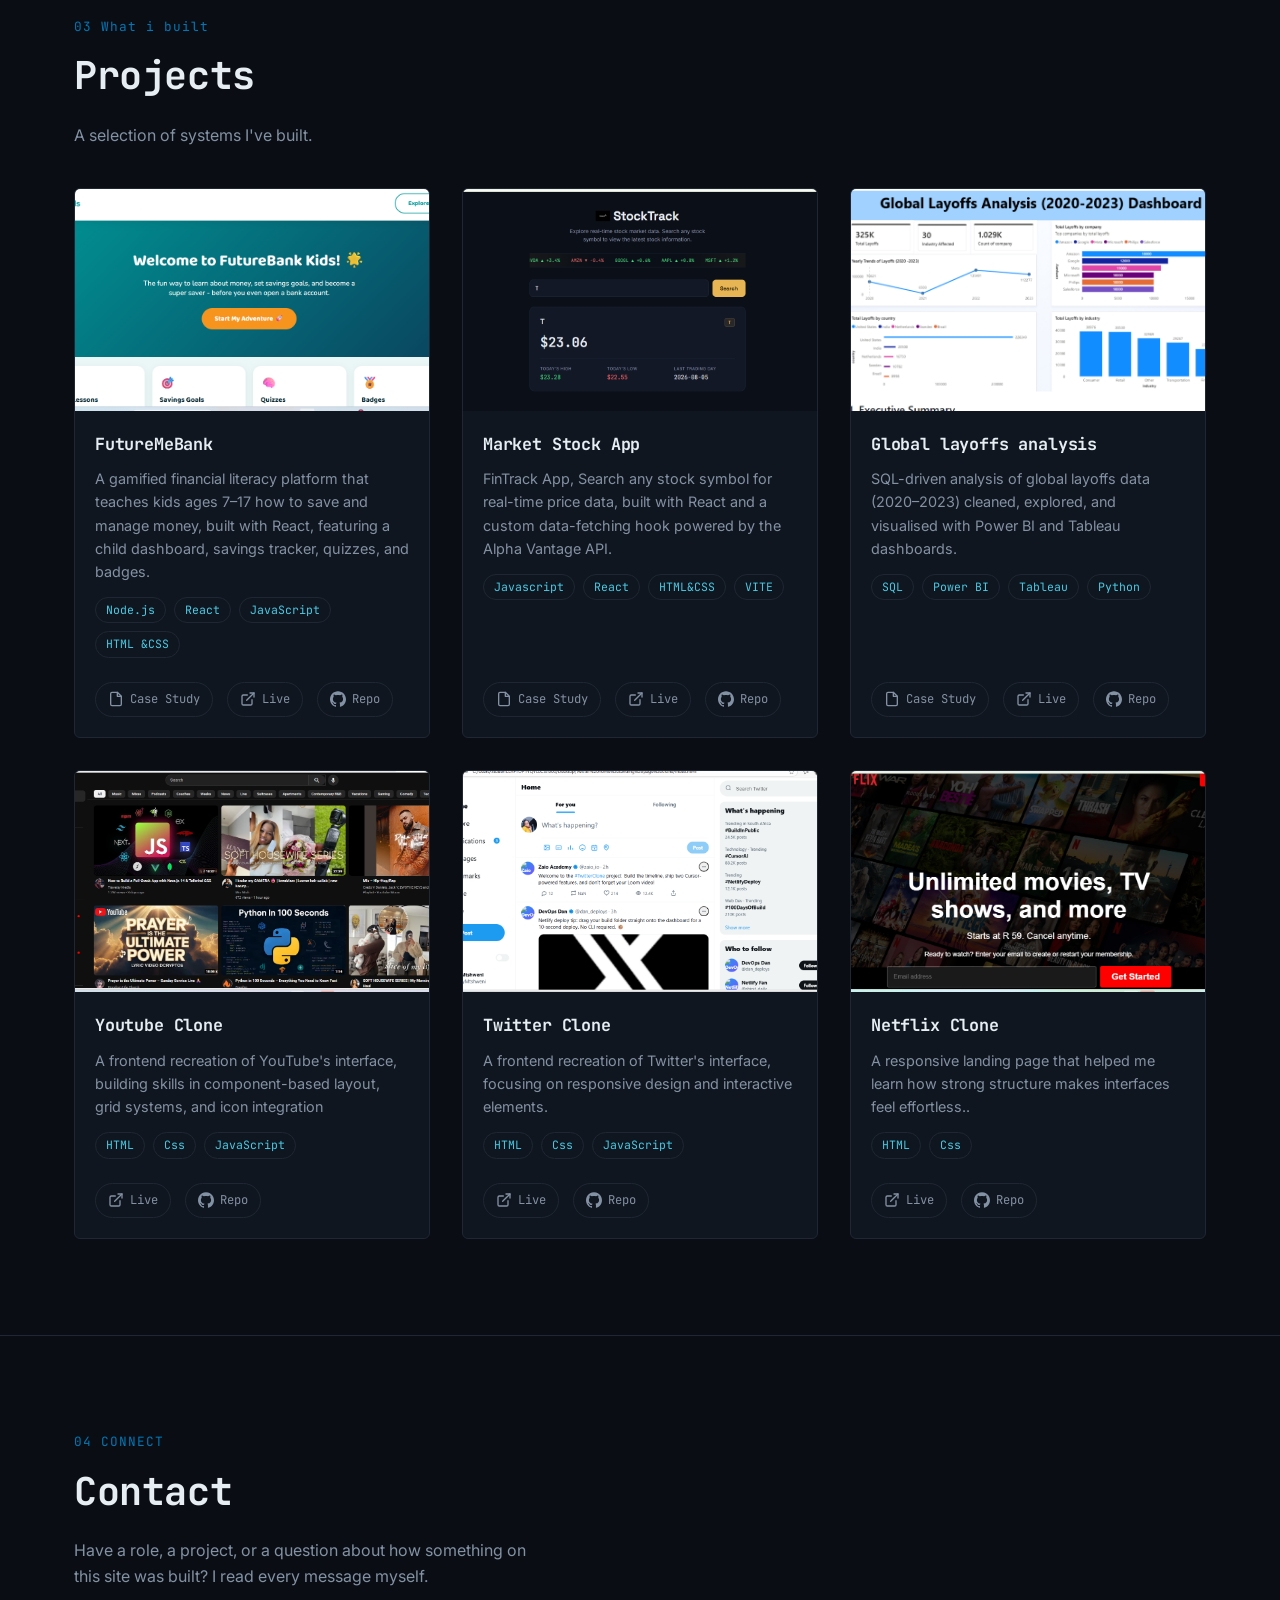
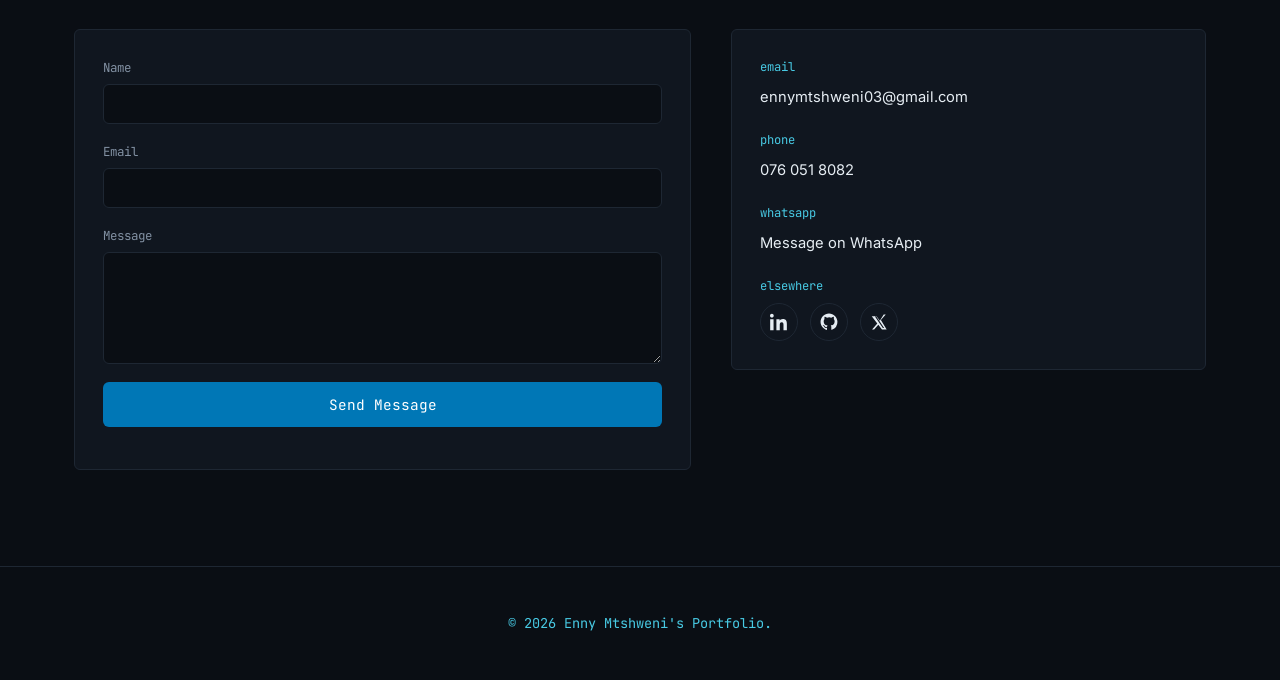
==== commit 0a170e5a: "fixing errors" ====
--- a/index.html
+++ b/index.html
@@ -261,6 +261,17 @@
              
 
               <div class="project-card__actions">
+                <a
+  href="./casestudy1.html"
+  class="project-card__icon-link"
+  aria-label="FutureMeBank — read case study"
+>
+  <svg viewBox="0 0 24 24" width="16" height="16" fill="none" stroke="currentColor" stroke-width="2" stroke-linecap="round" stroke-linejoin="round" aria-hidden="true">
+    <path d="M14 2H6a2 2 0 0 0-2 2v16a2 2 0 0 0 2 2h12a2 2 0 0 0 2-2V8z"/>
+    <path d="M14 2v6h6"/>
+  </svg>
+  <span class="project-card__link-text">Case Study</span>
+</a>
                 <a href="futuremebank.netlify.app" class="project-card__icon-link" aria-label="futuremebank — live demo" target="_blank" rel="noopener"><svg viewBox="0 0 24 24" width="16" height="16" fill="none" stroke="currentColor" stroke-width="2" stroke-linecap="round" stroke-linejoin="round" aria-hidden="true"><path d="M15 3h6v6"/><path d="M10 14 21 3"/><path d="M18 13v6a2 2 0 0 1-2 2H5a2 2 0 0 1-2-2V8a2 2 0 0 1 2-2h6"/></svg><span class="project-card__link-text">Live</span></a>
                 <a href="https://github.com/EnnyMtshweni/futuremebank.app" class="project-card__icon-link" aria-label="Future me bank — source on GitHub" target="_blank" rel="noopener"><svg viewBox="0 0 24 24" width="16" height="16" fill="currentColor" aria-hidden="true"><path d="M12 .297c-6.63 0-12 5.373-12 12 0 5.303 3.438 9.8 8.205 11.385.6.113.82-.258.82-.577 0-.285-.01-1.04-.015-2.04-3.338.724-4.042-1.61-4.042-1.61C4.422 18.07 3.633 17.7 3.633 17.7c-1.087-.744.084-.729.084-.729 1.205.084 1.838 1.236 1.838 1.236 1.07 1.835 2.809 1.305 3.495.998.108-.776.417-1.305.76-1.605-2.665-.3-5.466-1.332-5.466-5.93 0-1.31.465-2.38 1.235-3.22-.135-.303-.54-1.523.105-3.176 0 0 1.005-.322 3.3 1.23.96-.267 1.98-.399 3-.405 1.02.006 2.04.138 3 .405 2.28-1.552 3.285-1.23 3.285-1.23.645 1.653.24 2.873.12 3.176.765.84 1.23 1.91 1.23 3.22 0 4.61-2.805 5.625-5.475 5.92.42.36.81 1.096.81 2.22 0 1.606-.015 2.896-.015 3.286 0 .315.21.69.825.57C20.565 22.092 24 17.592 24 12.297c0-6.627-5.373-12-12-12"/></svg><span class="project-card__link-text">Repo</span></a>
               </div>
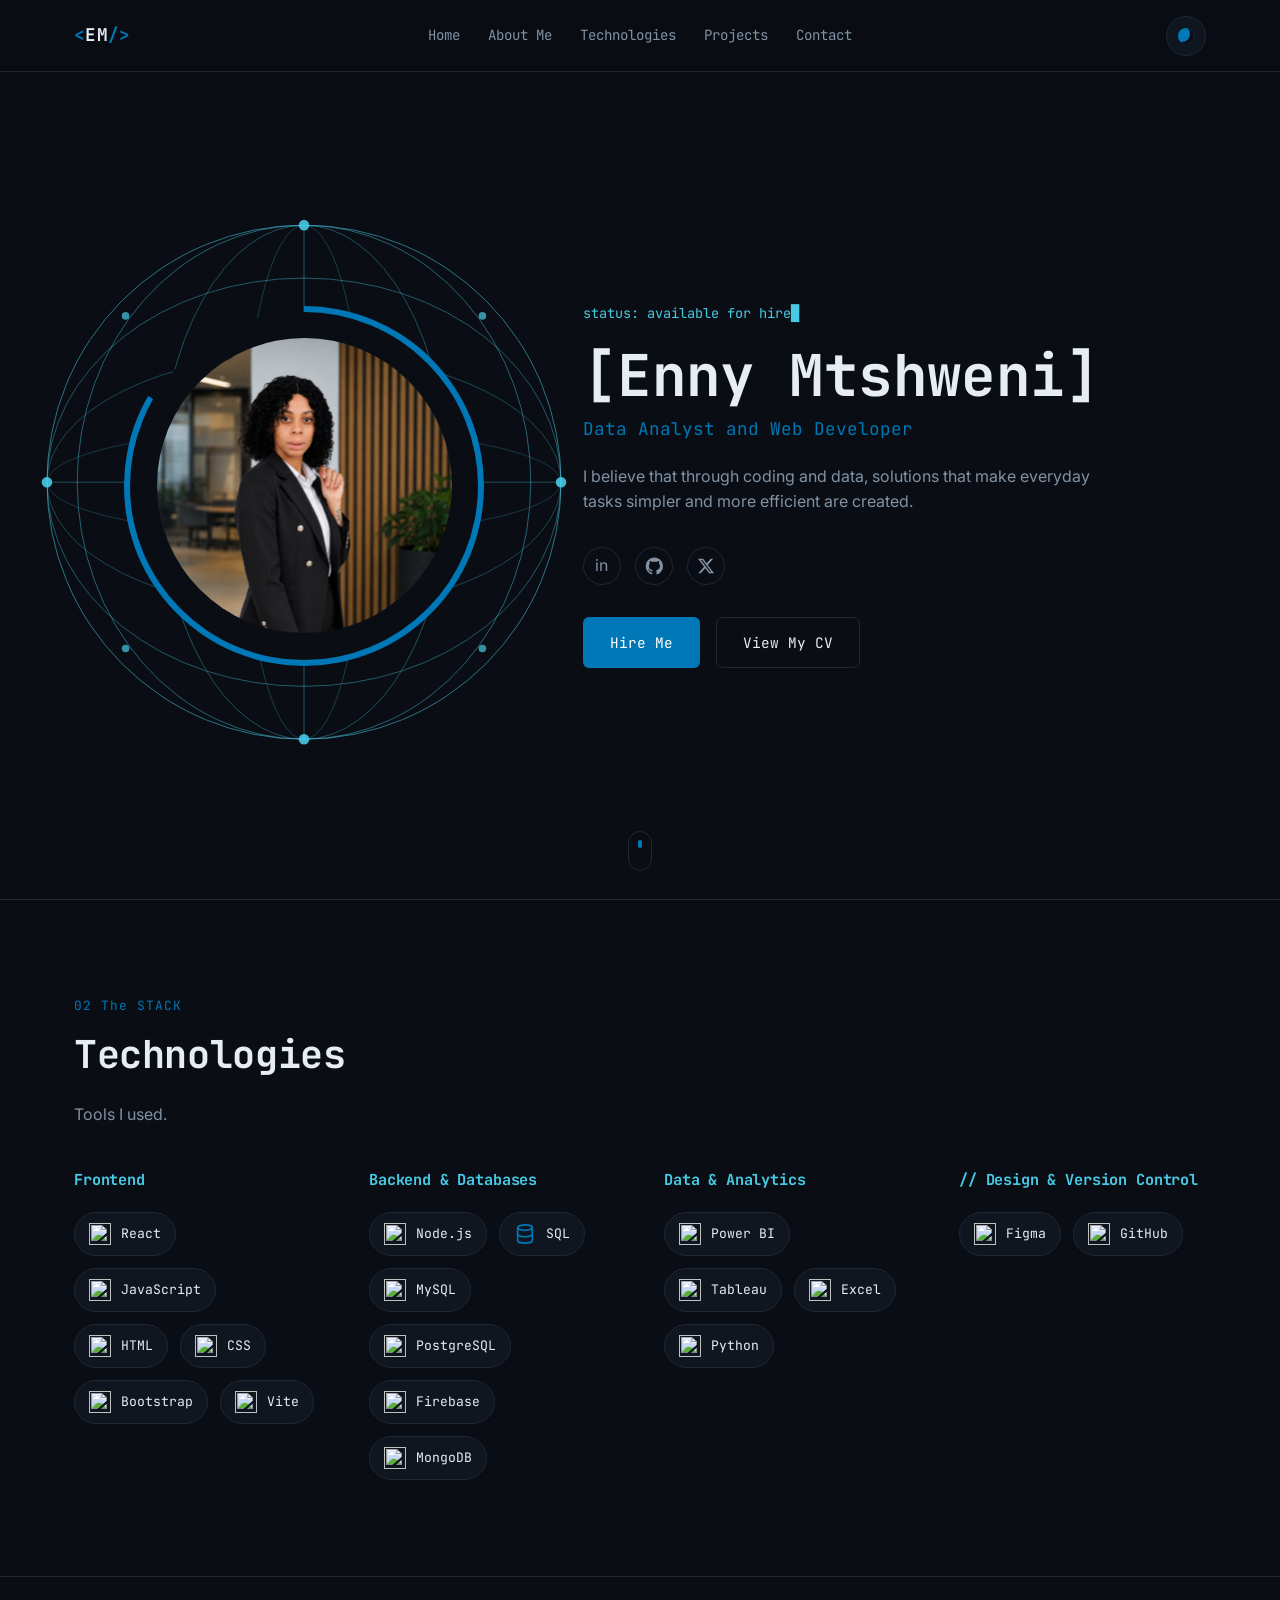
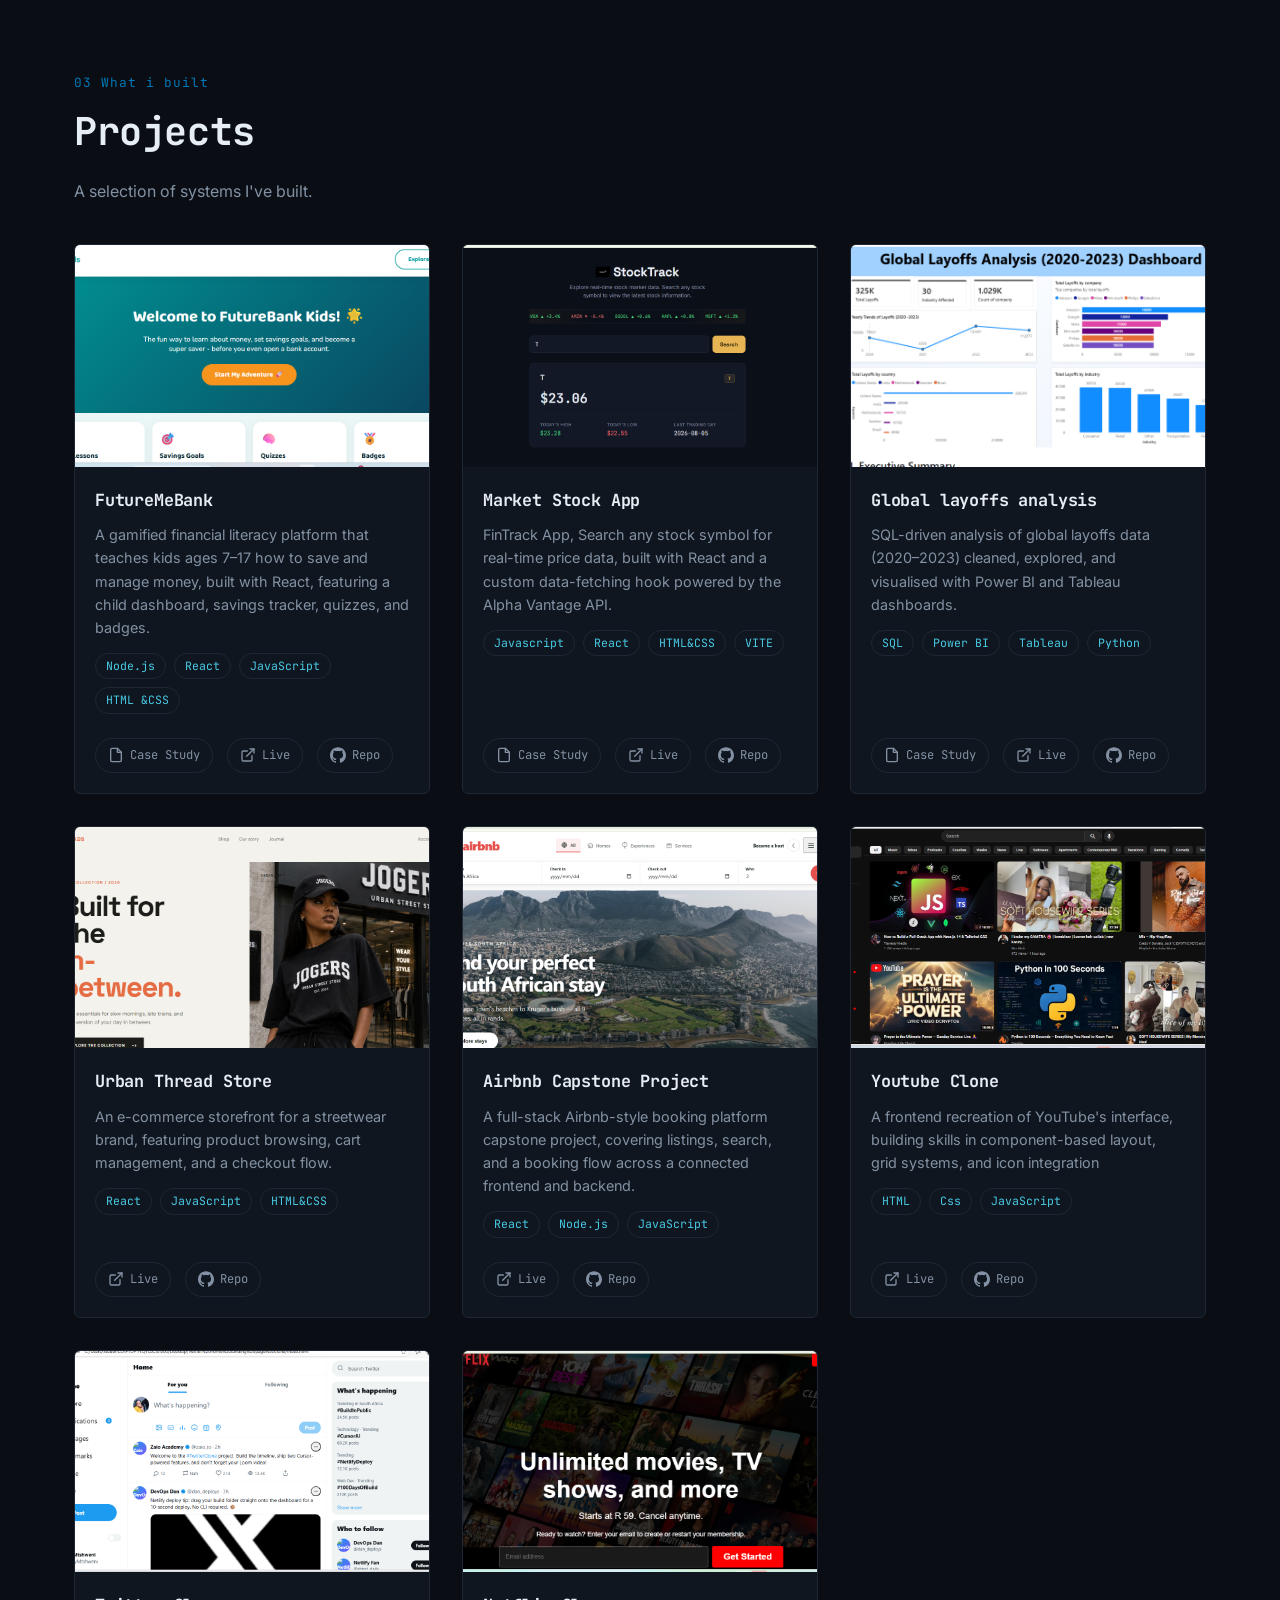
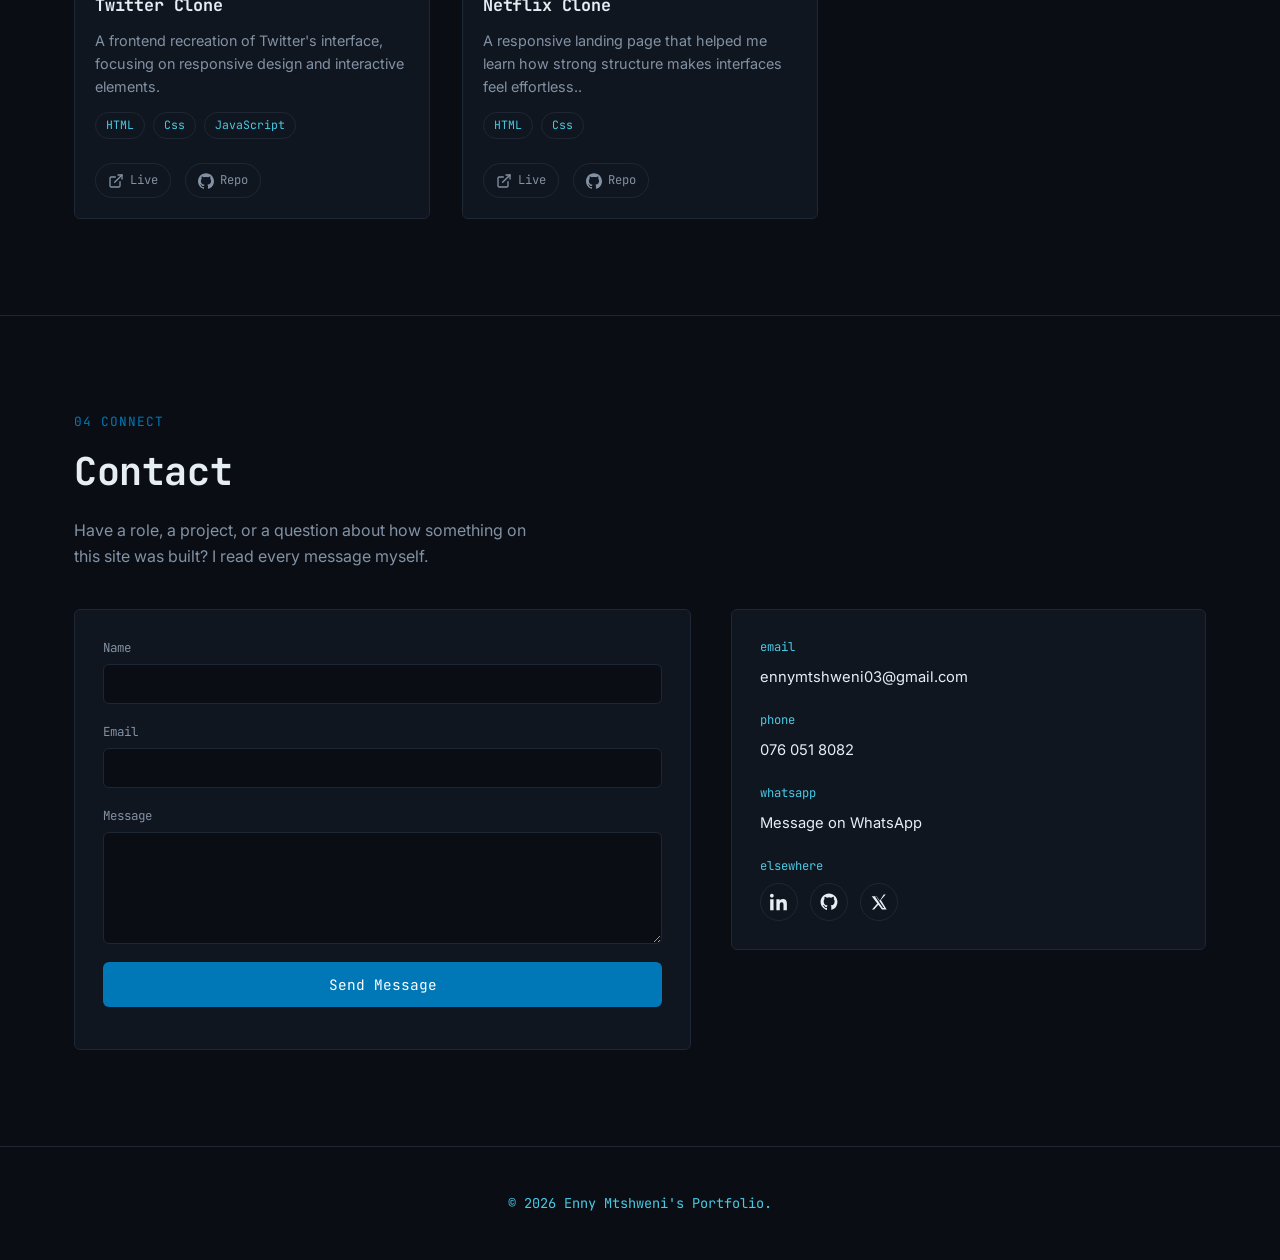
==== commit e6d9958f: "made changes" ====
--- a/index.html
+++ b/index.html
@@ -88,8 +88,8 @@
           </p>
 
           <div class="hero__socials" aria-label="Social links">
-            <a href="#" class="hero__social hero__social--text" aria-label="LinkedIn">in</a>
-            <a href="#" class="hero__social" aria-label="GitHub">
+            <a href="https://www.linkedin.com/in/enny-mtshweni" class="hero__social hero__social--text" aria-label="LinkedIn">in</a>
+            <a href="https://github.com/EnnyMtshweni" class="hero__social" aria-label="GitHub">
               <svg viewBox="0 0 24 24" width="18" height="18" fill="currentColor" aria-hidden="true"><path d="M12.5.75C6.146.75 1 5.896 1 12.25c0 5.089 3.292 9.387 7.863 10.9.575.101.79-.244.79-.546 0-.273-.014-1.178-.014-2.142-2.889.532-3.636-.704-3.866-1.35-.13-.331-.69-1.352-1.18-1.625-.402-.216-.977-.748-.014-.762.906-.014 1.553.834 1.769 1.179 1.035 1.74 2.688 1.25 3.349.948.1-.747.402-1.25.732-1.538-2.559-.287-5.232-1.279-5.232-5.678 0-1.25.445-2.285 1.178-3.09-.115-.288-.517-1.467.115-3.048 0 0 .963-.302 3.163 1.179.92-.259 1.897-.388 2.875-.388.977 0 1.955.13 2.875.388 2.2-1.495 3.162-1.179 3.162-1.179.633 1.581.23 2.76.115 3.048.733.805 1.179 1.825 1.179 3.09 0 4.413-2.688 5.39-5.247 5.678.417.36.776 1.05.776 2.128 0 1.538-.014 2.774-.014 3.162 0 .302.216.662.79.547C20.709 21.637 24 17.324 24 12.25 24 5.896 18.854.75 12.5.75Z"/></svg>
             </a>
             <a href="#" class="hero__social" aria-label="X (Twitter)">
@@ -202,6 +202,14 @@
                 <span class="skill-chip__icon"><img src="https://cdn.simpleicons.org/postgresql/48CAE4" alt="" width="22" height="22" loading="lazy" /></span>
                 <span class="skill-chip__name">PostgreSQL</span>
               </div>
+              <div class="skill-chip">
+                <span class="skill-chip__icon"><img src="https://cdn.simpleicons.org/firebase/48CAE4" alt="" width="22" height="22" loading="lazy" /></span>
+                <span class="skill-chip__name">Firebase</span>
+              </div>
+              <div class="skill-chip">
+                <span class="skill-chip__icon"><img src="https://cdn.simpleicons.org/mongodb/48CAE4" alt="" width="22" height="22" loading="lazy" /></span>
+                <span class="skill-chip__name">MongoDB</span>
+              </div>
             </div>
           </div>
 
@@ -219,6 +227,10 @@
               <div class="skill-chip">
                 <span class="skill-chip__icon"><img src="https://raw.githubusercontent.com/vscode-icons/vscode-icons/master/icons/file_type_excel2.svg" alt="" width="22" height="22" loading="lazy" /></span>
                 <span class="skill-chip__name">Excel</span>
+              </div>
+              <div class="skill-chip">
+                <span class="skill-chip__icon"><img src="https://cdn.simpleicons.org/python/48CAE4" alt="" width="22" height="22" loading="lazy" /></span>
+                <span class="skill-chip__name">Python</span>
               </div>
             </div>
           </div>
@@ -272,7 +284,7 @@
   </svg>
   <span class="project-card__link-text">Case Study</span>
 </a>
-                <a href="futuremebank.netlify.app" class="project-card__icon-link" aria-label="futuremebank — live demo" target="_blank" rel="noopener"><svg viewBox="0 0 24 24" width="16" height="16" fill="none" stroke="currentColor" stroke-width="2" stroke-linecap="round" stroke-linejoin="round" aria-hidden="true"><path d="M15 3h6v6"/><path d="M10 14 21 3"/><path d="M18 13v6a2 2 0 0 1-2 2H5a2 2 0 0 1-2-2V8a2 2 0 0 1 2-2h6"/></svg><span class="project-card__link-text">Live</span></a>
+                <a href="https://futuremebank.netlify.app" class="project-card__icon-link" aria-label="futuremebank — live demo" target="_blank" rel="noopener"><svg viewBox="0 0 24 24" width="16" height="16" fill="none" stroke="currentColor" stroke-width="2" stroke-linecap="round" stroke-linejoin="round" aria-hidden="true"><path d="M15 3h6v6"/><path d="M10 14 21 3"/><path d="M18 13v6a2 2 0 0 1-2 2H5a2 2 0 0 1-2-2V8a2 2 0 0 1 2-2h6"/></svg><span class="project-card__link-text">Live</span></a>
                 <a href="https://github.com/EnnyMtshweni/futuremebank.app" class="project-card__icon-link" aria-label="Future me bank — source on GitHub" target="_blank" rel="noopener"><svg viewBox="0 0 24 24" width="16" height="16" fill="currentColor" aria-hidden="true"><path d="M12 .297c-6.63 0-12 5.373-12 12 0 5.303 3.438 9.8 8.205 11.385.6.113.82-.258.82-.577 0-.285-.01-1.04-.015-2.04-3.338.724-4.042-1.61-4.042-1.61C4.422 18.07 3.633 17.7 3.633 17.7c-1.087-.744.084-.729.084-.729 1.205.084 1.838 1.236 1.838 1.236 1.07 1.835 2.809 1.305 3.495.998.108-.776.417-1.305.76-1.605-2.665-.3-5.466-1.332-5.466-5.93 0-1.31.465-2.38 1.235-3.22-.135-.303-.54-1.523.105-3.176 0 0 1.005-.322 3.3 1.23.96-.267 1.98-.399 3-.405 1.02.006 2.04.138 3 .405 2.28-1.552 3.285-1.23 3.285-1.23.645 1.653.24 2.873.12 3.176.765.84 1.23 1.91 1.23 3.22 0 4.61-2.805 5.625-5.475 5.92.42.36.81 1.096.81 2.22 0 1.606-.015 2.896-.015 3.286 0 .315.21.69.825.57C20.565 22.092 24 17.592 24 12.297c0-6.627-5.373-12-12-12"/></svg><span class="project-card__link-text">Repo</span></a>
               </div>
             </div>
@@ -309,6 +321,38 @@
                 <a href="./case study3.html" class="project-card__icon-link" aria-label="Global layoffs analysis — read case study"><svg viewBox="0 0 24 24" width="16" height="16" fill="none" stroke="currentColor" stroke-width="2" stroke-linecap="round" stroke-linejoin="round" aria-hidden="true"><path d="M14 2H6a2 2 0 0 0-2 2v16a2 2 0 0 0 2 2h12a2 2 0 0 0 2-2V8z"/><path d="M14 2v6h6"/></svg><span class="project-card__link-text">Case Study</span></a>
                 <a href="https://ennymtshweni.github.io/Global-Layoffs-Analysis-2020-2023-SQL" class="project-card__icon-link" aria-label="Global layoffs analysis — live demo" target="_blank" rel="noopener"><svg viewBox="0 0 24 24" width="16" height="16" fill="none" stroke="currentColor" stroke-width="2" stroke-linecap="round" stroke-linejoin="round" aria-hidden="true"><path d="M15 3h6v6"/><path d="M10 14 21 3"/><path d="M18 13v6a2 2 0 0 1-2 2H5a2 2 0 0 1-2-2V8a2 2 0 0 1 2-2h6"/></svg><span class="project-card__link-text">Live</span></a>
                 <a href="https://ennymtshweni.github.io/Global-Layoffs-Analysis-2020-2023-SQL" class="project-card__icon-link" aria-label="Global layoffs analysis — source on GitHub" target="_blank" rel="noopener"><svg viewBox="0 0 24 24" width="16" height="16" fill="currentColor" aria-hidden="true"><path d="M12 .297c-6.63 0-12 5.373-12 12 0 5.303 3.438 9.8 8.205 11.385.6.113.82-.258.82-.577 0-.285-.01-1.04-.015-2.04-3.338.724-4.042-1.61-4.042-1.61C4.422 18.07 3.633 17.7 3.633 17.7c-1.087-.744.084-.729.084-.729 1.205.084 1.838 1.236 1.838 1.236 1.07 1.835 2.809 1.305 3.495.998.108-.776.417-1.305.76-1.605-2.665-.3-5.466-1.332-5.466-5.93 0-1.31.465-2.38 1.235-3.22-.135-.303-.54-1.523.105-3.176 0 0 1.005-.322 3.3 1.23.96-.267 1.98-.399 3-.405 1.02.006 2.04.138 3 .405 2.28-1.552 3.285-1.23 3.285-1.23.645 1.653.24 2.873.12 3.176.765.84 1.23 1.91 1.23 3.22 0 4.61-2.805 5.625-5.475 5.92.42.36.81 1.096.81 2.22 0 1.606-.015 2.896-.015 3.286 0 .315.21.69.825.57C20.565 22.092 24 17.592 24 12.297c0-6.627-5.373-12-12-12"/></svg><span class="project-card__link-text">Repo</span></a>
+              </div>
+            </div>
+          </article>
+
+          <article class="project-card">
+            <div class="project-card__media">
+              <img src="./assets/urban.png" alt="Urban Thread Store preview" loading="lazy" />
+            </div>
+            <div class="project-card__body">
+              <h3 class="project-card__title">Urban Thread Store</h3>
+              <p class="project-card__desc">An e-commerce storefront for a streetwear brand, featuring product browsing, cart management, and a checkout flow.</p>
+              <ul class="project-card__tags"><li>React</li><li>JavaScript</li><li>HTML&amp;CSS</li></ul>
+
+              <div class="project-card__actions">
+                <a href="https://urbanthreadstore012.netlify.app/" class="project-card__icon-link" aria-label="Urban Thread Store — live demo" target="_blank" rel="noopener"><svg viewBox="0 0 24 24" width="16" height="16" fill="none" stroke="currentColor" stroke-width="2" stroke-linecap="round" stroke-linejoin="round" aria-hidden="true"><path d="M15 3h6v6"/><path d="M10 14 21 3"/><path d="M18 13v6a2 2 0 0 1-2 2H5a2 2 0 0 1-2-2V8a2 2 0 0 1 2-2h6"/></svg><span class="project-card__link-text">Live</span></a>
+                <a href="https://github.com/EnnyMtshweni/urban-threads-store.git" class="project-card__icon-link" aria-label="Urban Thread Store — source on GitHub" target="_blank" rel="noopener"><svg viewBox="0 0 24 24" width="16" height="16" fill="currentColor" aria-hidden="true"><path d="M12 .297c-6.63 0-12 5.373-12 12 0 5.303 3.438 9.8 8.205 11.385.6.113.82-.258.82-.577 0-.285-.01-1.04-.015-2.04-3.338.724-4.042-1.61-4.042-1.61C4.422 18.07 3.633 17.7 3.633 17.7c-1.087-.744.084-.729.084-.729 1.205.084 1.838 1.236 1.838 1.236 1.07 1.835 2.809 1.305 3.495.998.108-.776.417-1.305.76-1.605-2.665-.3-5.466-1.332-5.466-5.93 0-1.31.465-2.38 1.235-3.22-.135-.303-.54-1.523.105-3.176 0 0 1.005-.322 3.3 1.23.96-.267 1.98-.399 3-.405 1.02.006 2.04.138 3 .405 2.28-1.552 3.285-1.23 3.285-1.23.645 1.653.24 2.873.12 3.176.765.84 1.23 1.91 1.23 3.22 0 4.61-2.805 5.625-5.475 5.92.42.36.81 1.096.81 2.22 0 1.606-.015 2.896-.015 3.286 0 .315.21.69.825.57C20.565 22.092 24 17.592 24 12.297c0-6.627-5.373-12-12-12"/></svg><span class="project-card__link-text">Repo</span></a>
+              </div>
+            </div>
+          </article>
+
+          <article class="project-card">
+            <div class="project-card__media">
+              <img src="./assets/airbnb.png" alt="Airbnb Capstone Project preview" loading="lazy" />
+            </div>
+            <div class="project-card__body">
+              <h3 class="project-card__title">Airbnb Capstone Project</h3>
+              <p class="project-card__desc">A full-stack Airbnb-style booking platform capstone project, covering listings, search, and a booking flow across a connected frontend and backend.</p>
+              <ul class="project-card__tags"><li>React</li><li>Node.js</li><li>JavaScript</li></ul>
+
+              <div class="project-card__actions">
+                <a href="https://the-capstone-project-airbnb-frontend.onrender.com" class="project-card__icon-link" aria-label="Airbnb Capstone Project — live demo" target="_blank" rel="noopener"><svg viewBox="0 0 24 24" width="16" height="16" fill="none" stroke="currentColor" stroke-width="2" stroke-linecap="round" stroke-linejoin="round" aria-hidden="true"><path d="M15 3h6v6"/><path d="M10 14 21 3"/><path d="M18 13v6a2 2 0 0 1-2 2H5a2 2 0 0 1-2-2V8a2 2 0 0 1 2-2h6"/></svg><span class="project-card__link-text">Live</span></a>
+                <a href="https://github.com/EnnyMtshweni/The-Capstone-Project-Airbnb.git" class="project-card__icon-link" aria-label="Airbnb Capstone Project — source on GitHub" target="_blank" rel="noopener"><svg viewBox="0 0 24 24" width="16" height="16" fill="currentColor" aria-hidden="true"><path d="M12 .297c-6.63 0-12 5.373-12 12 0 5.303 3.438 9.8 8.205 11.385.6.113.82-.258.82-.577 0-.285-.01-1.04-.015-2.04-3.338.724-4.042-1.61-4.042-1.61C4.422 18.07 3.633 17.7 3.633 17.7c-1.087-.744.084-.729.084-.729 1.205.084 1.838 1.236 1.838 1.236 1.07 1.835 2.809 1.305 3.495.998.108-.776.417-1.305.76-1.605-2.665-.3-5.466-1.332-5.466-5.93 0-1.31.465-2.38 1.235-3.22-.135-.303-.54-1.523.105-3.176 0 0 1.005-.322 3.3 1.23.96-.267 1.98-.399 3-.405 1.02.006 2.04.138 3 .405 2.28-1.552 3.285-1.23 3.285-1.23.645 1.653.24 2.873.12 3.176.765.84 1.23 1.91 1.23 3.22 0 4.61-2.805 5.625-5.475 5.92.42.36.81 1.096.81 2.22 0 1.606-.015 2.896-.015 3.286 0 .315.21.69.825.57C20.565 22.092 24 17.592 24 12.297c0-6.627-5.373-12-12-12"/></svg><span class="project-card__link-text">Repo</span></a>
               </div>
             </div>
           </article>
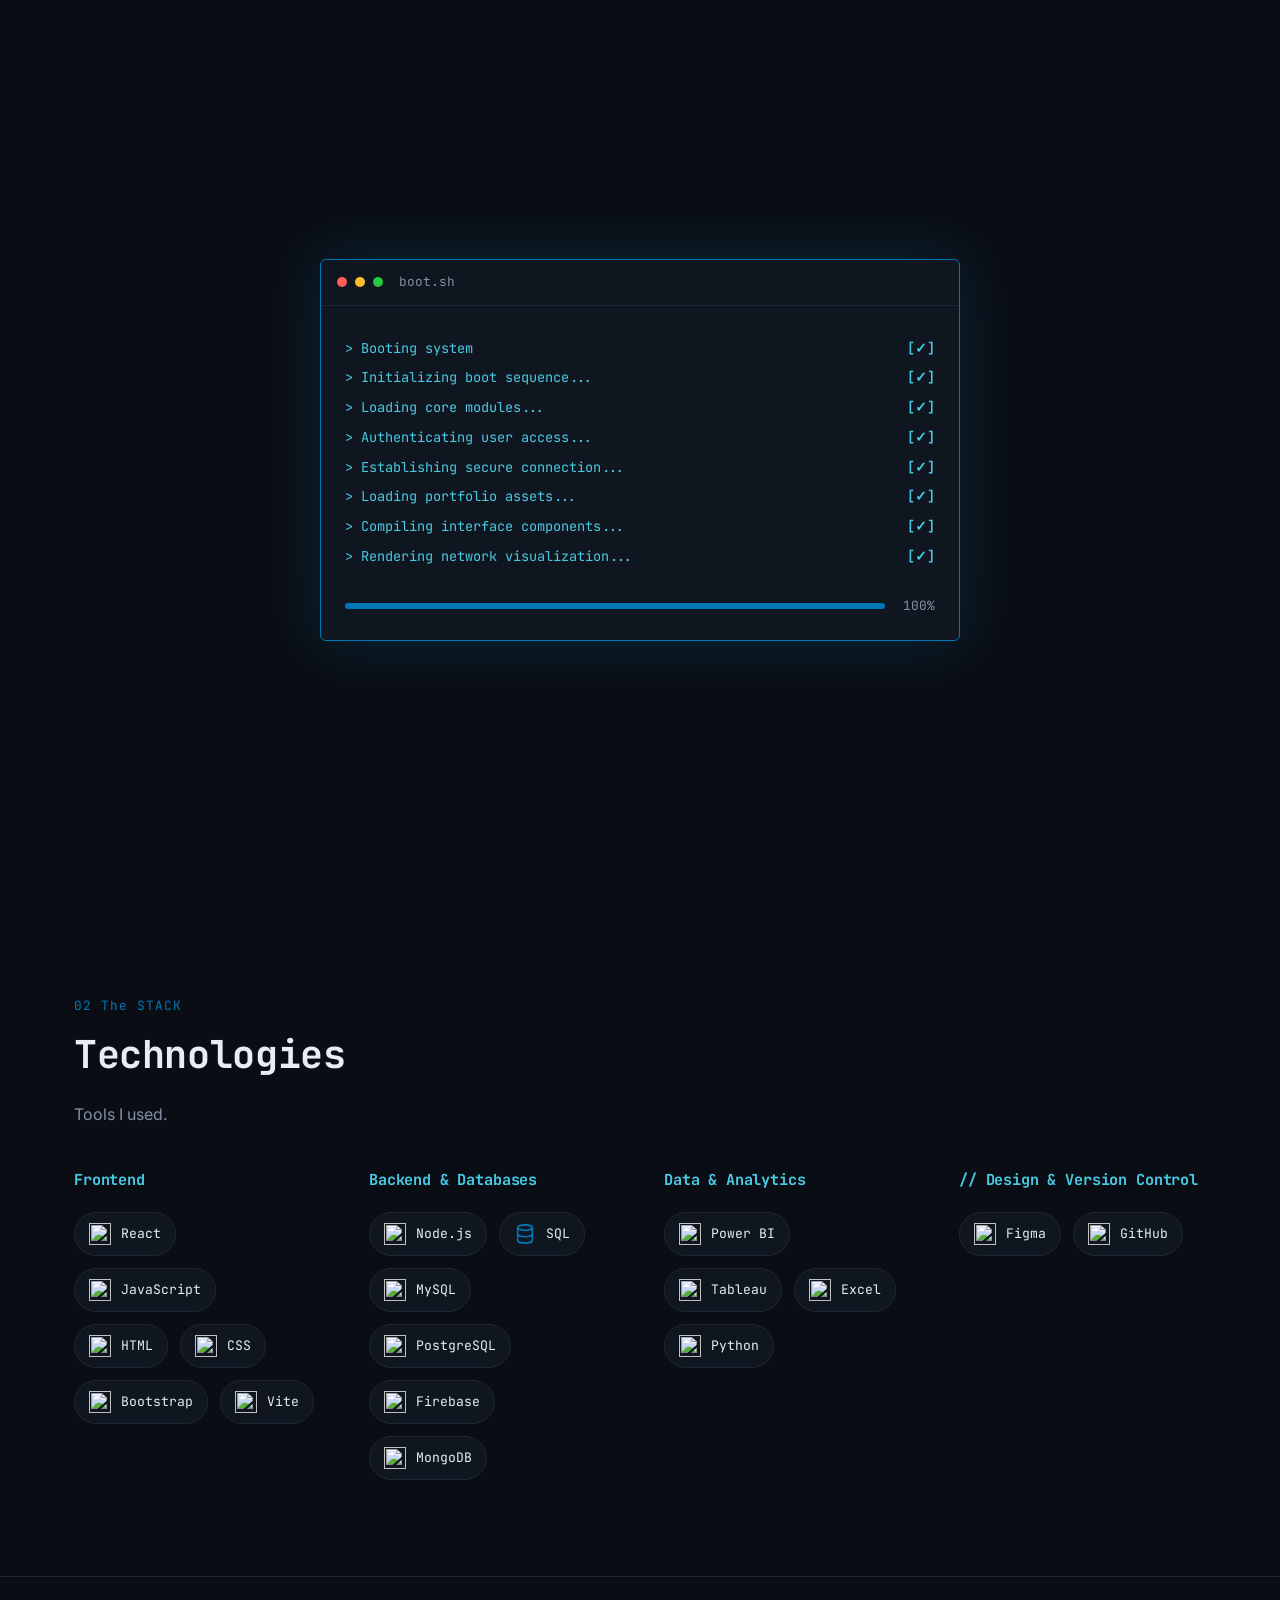
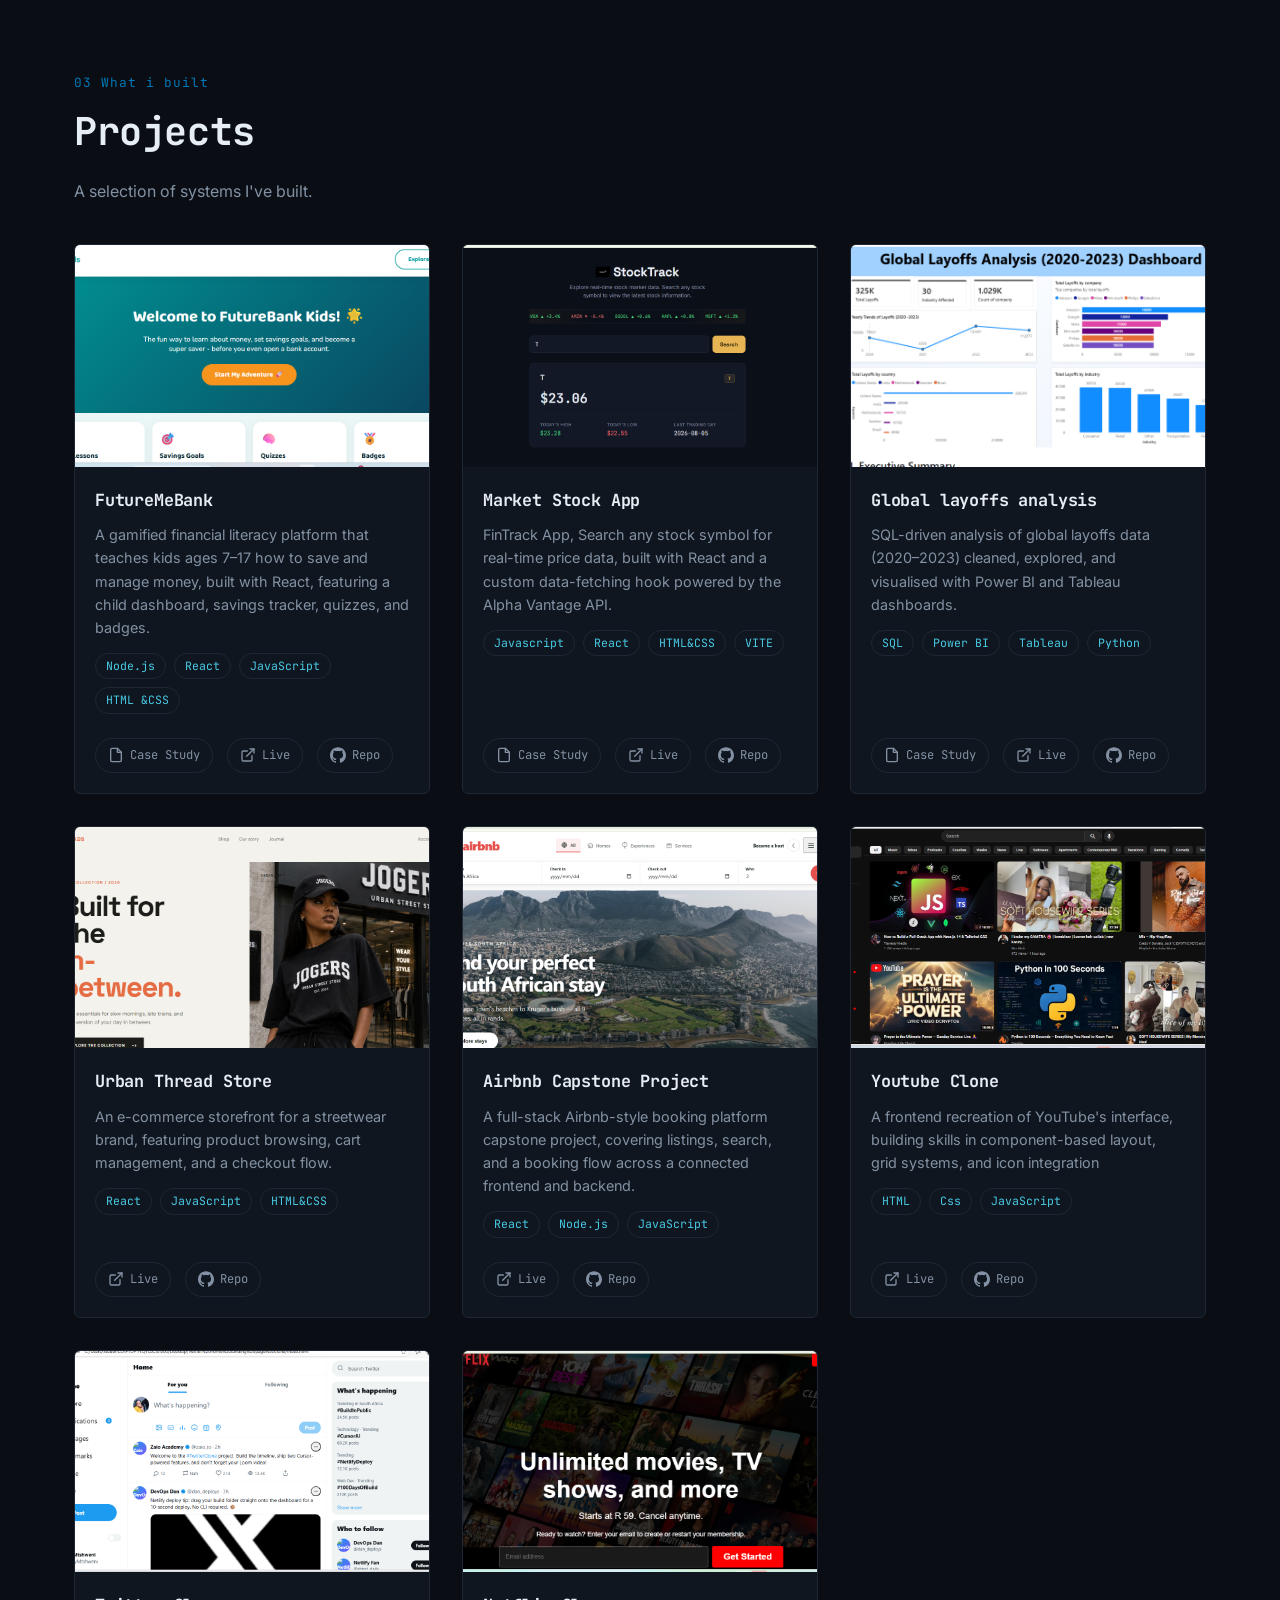
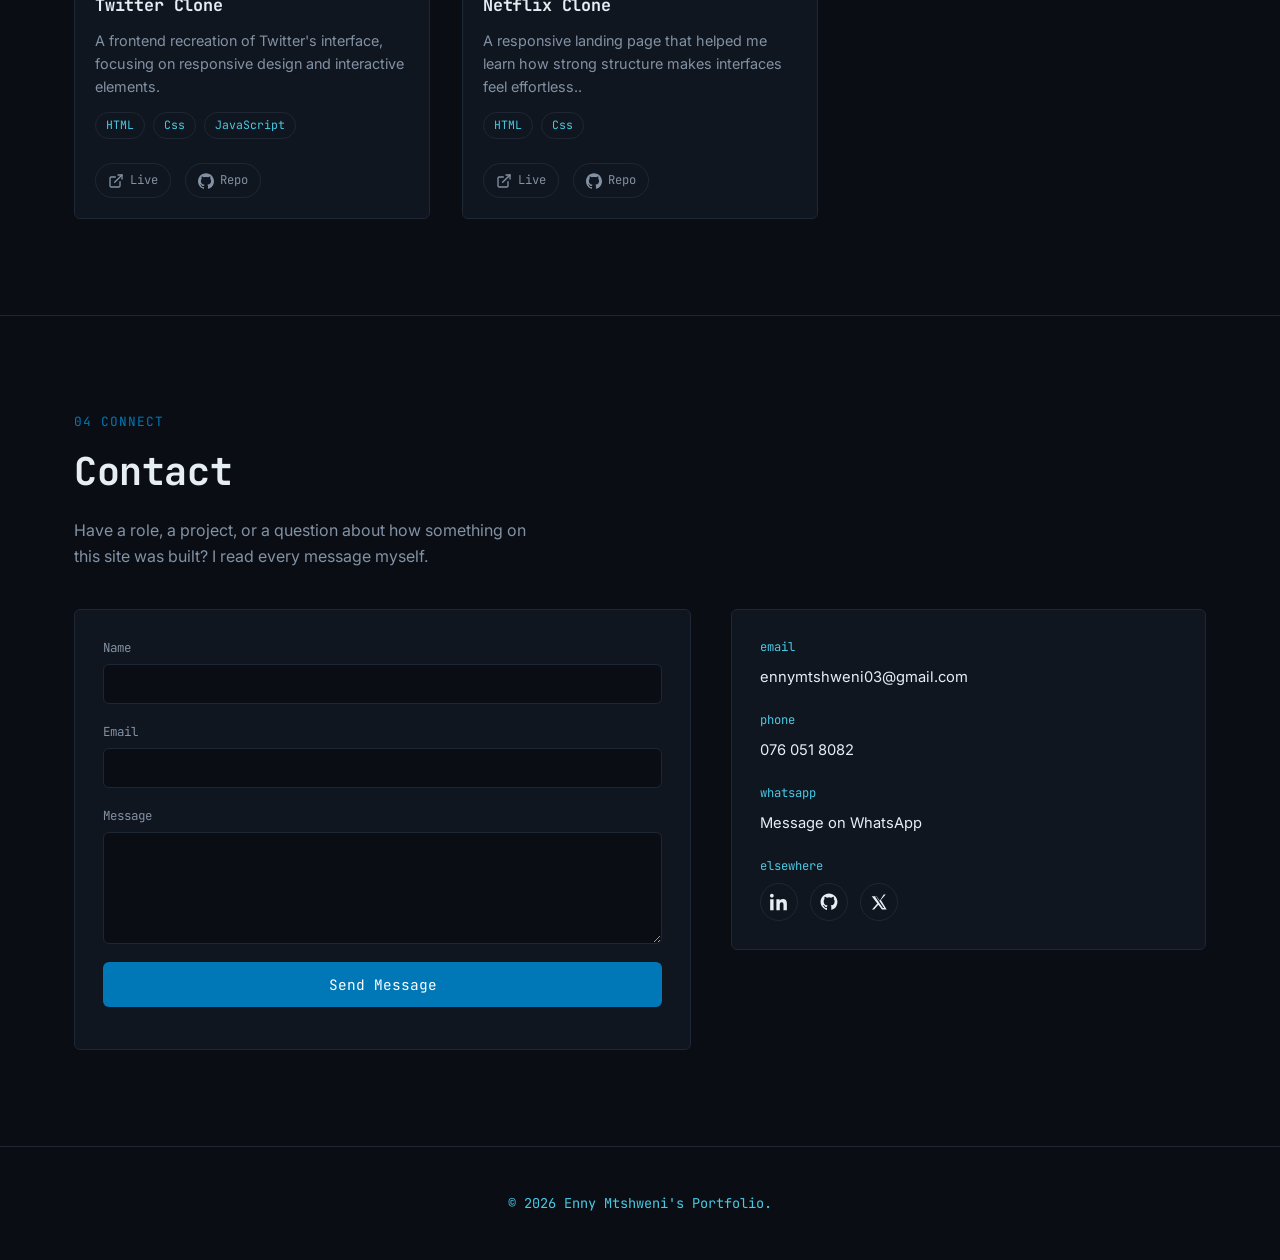
==== commit 1c9ab9e2: "fixed consistency" ====
--- a/index.html
+++ b/index.html
@@ -13,8 +13,8 @@
       } catch (e) { /* localStorage unavailable — fall back to the default theme */ }
     })();
   </script>
-  <title>[Enny Mtshweni] — Data Analyst and Web Developer</title>
-  <meta name="description" content="[Enny Mtshweni] — Data Analyst and Web Developer." />
+  <title>[Enny Mtshweni] — Data Analyst and Software Developer</title>
+  <meta name="description" content="[Enny Mtshweni] — Data Analyst and Software Developer" />
   <link rel="preconnect" href="https://fonts.googleapis.com" />
   <link rel="preconnect" href="https://fonts.gstatic.com" crossorigin />
   <link href="https://fonts.googleapis.com/css2?family=JetBrains+Mono:wght@400;500;600;700&family=Inter:wght@400;500;600;700&display=swap" rel="stylesheet" />
@@ -81,7 +81,7 @@
           </p>
 
           <h1 class="hero__name">[Enny Mtshweni]</h1>
-          <p class="hero__role">Data Analyst and Web Developer</p>
+          <p class="hero__role">Data Analyst and Software Developer</p>
 
           <p class="hero__intro">
            I believe that through coding and data, solutions that make everyday tasks simpler and more efficient are created.
